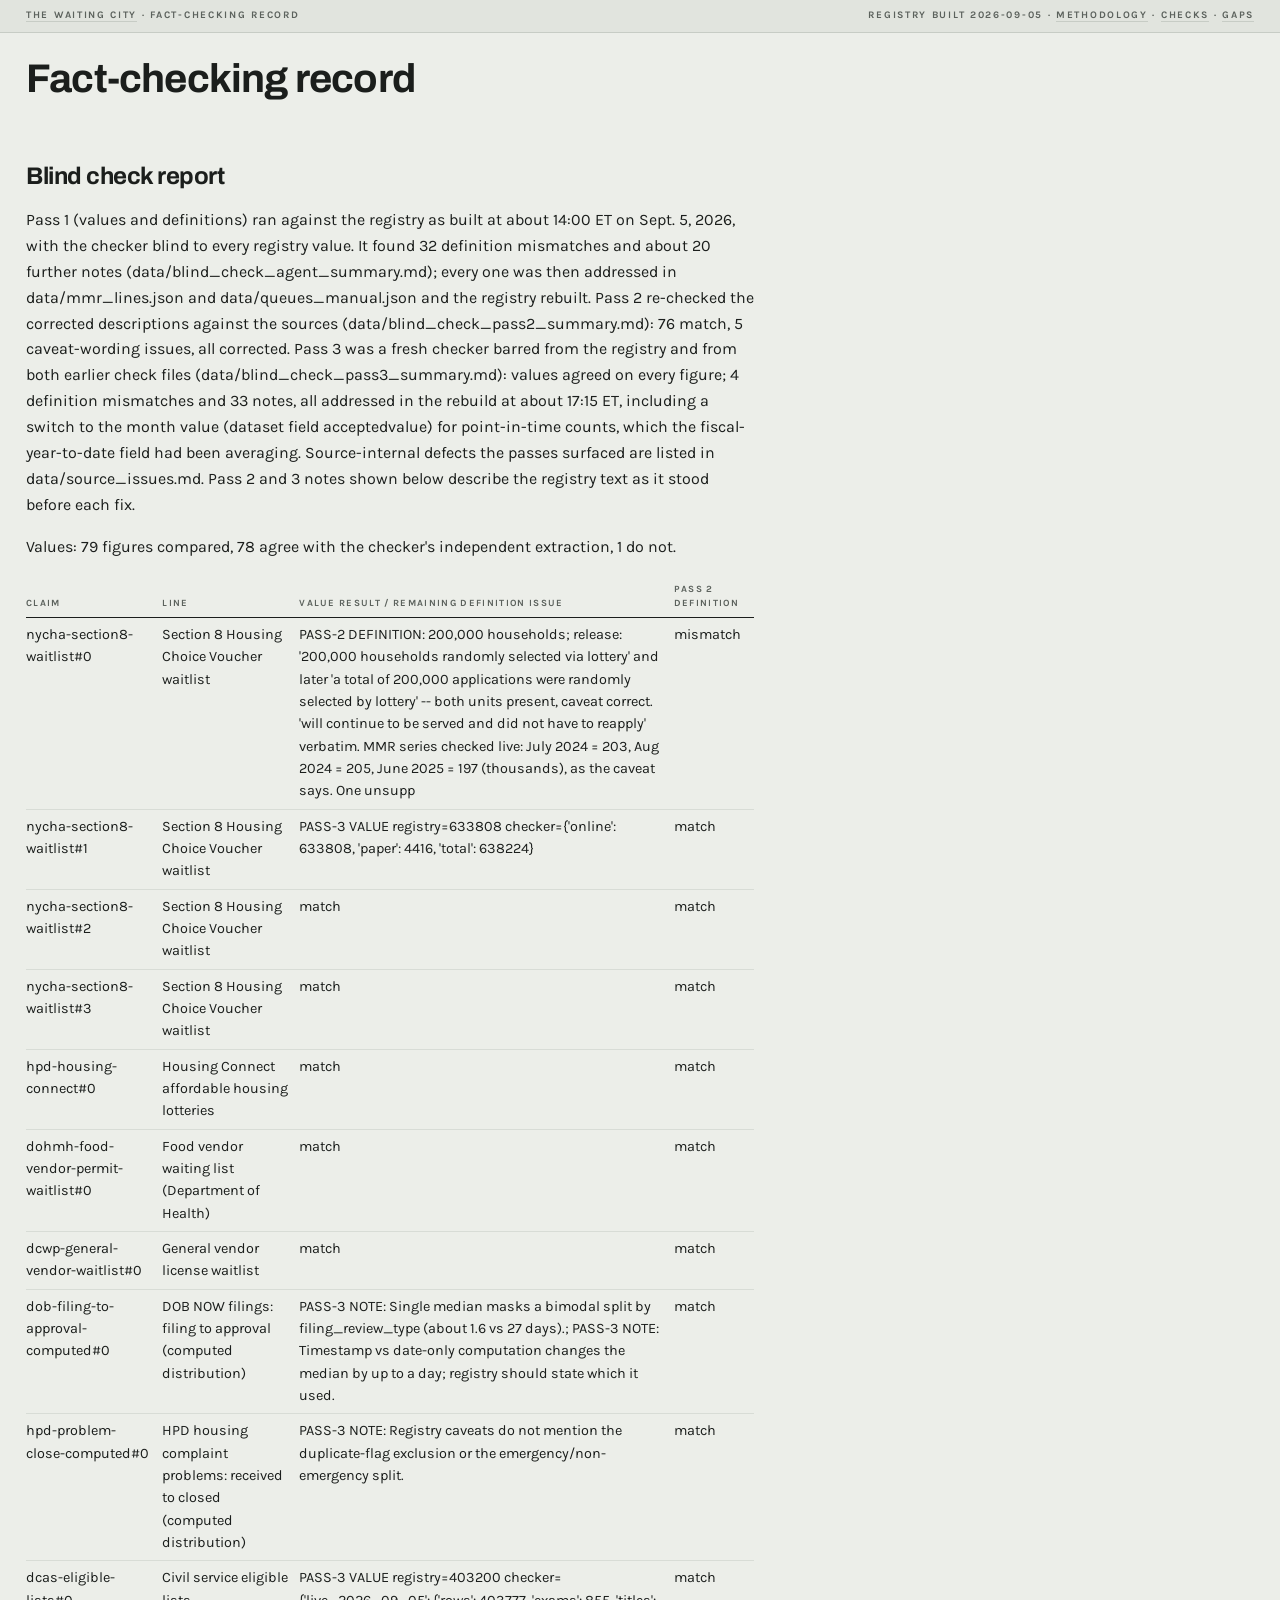
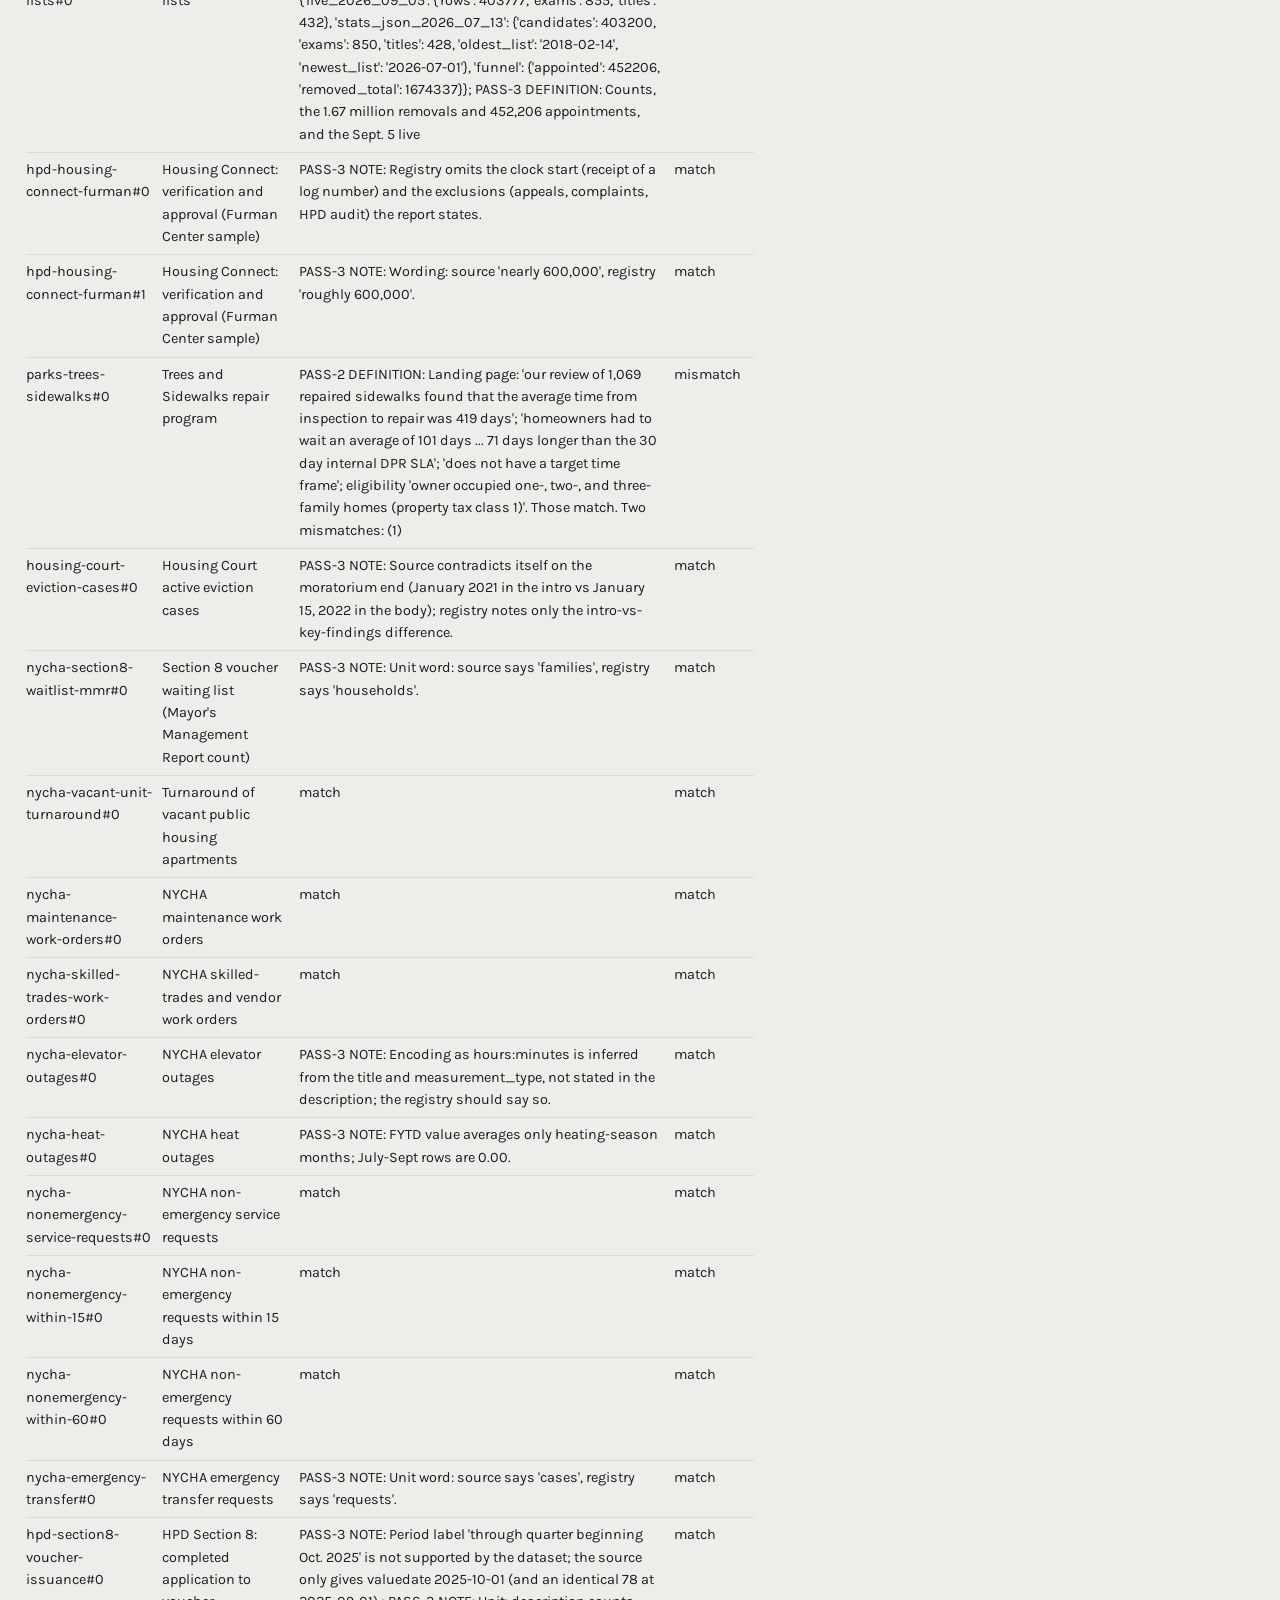
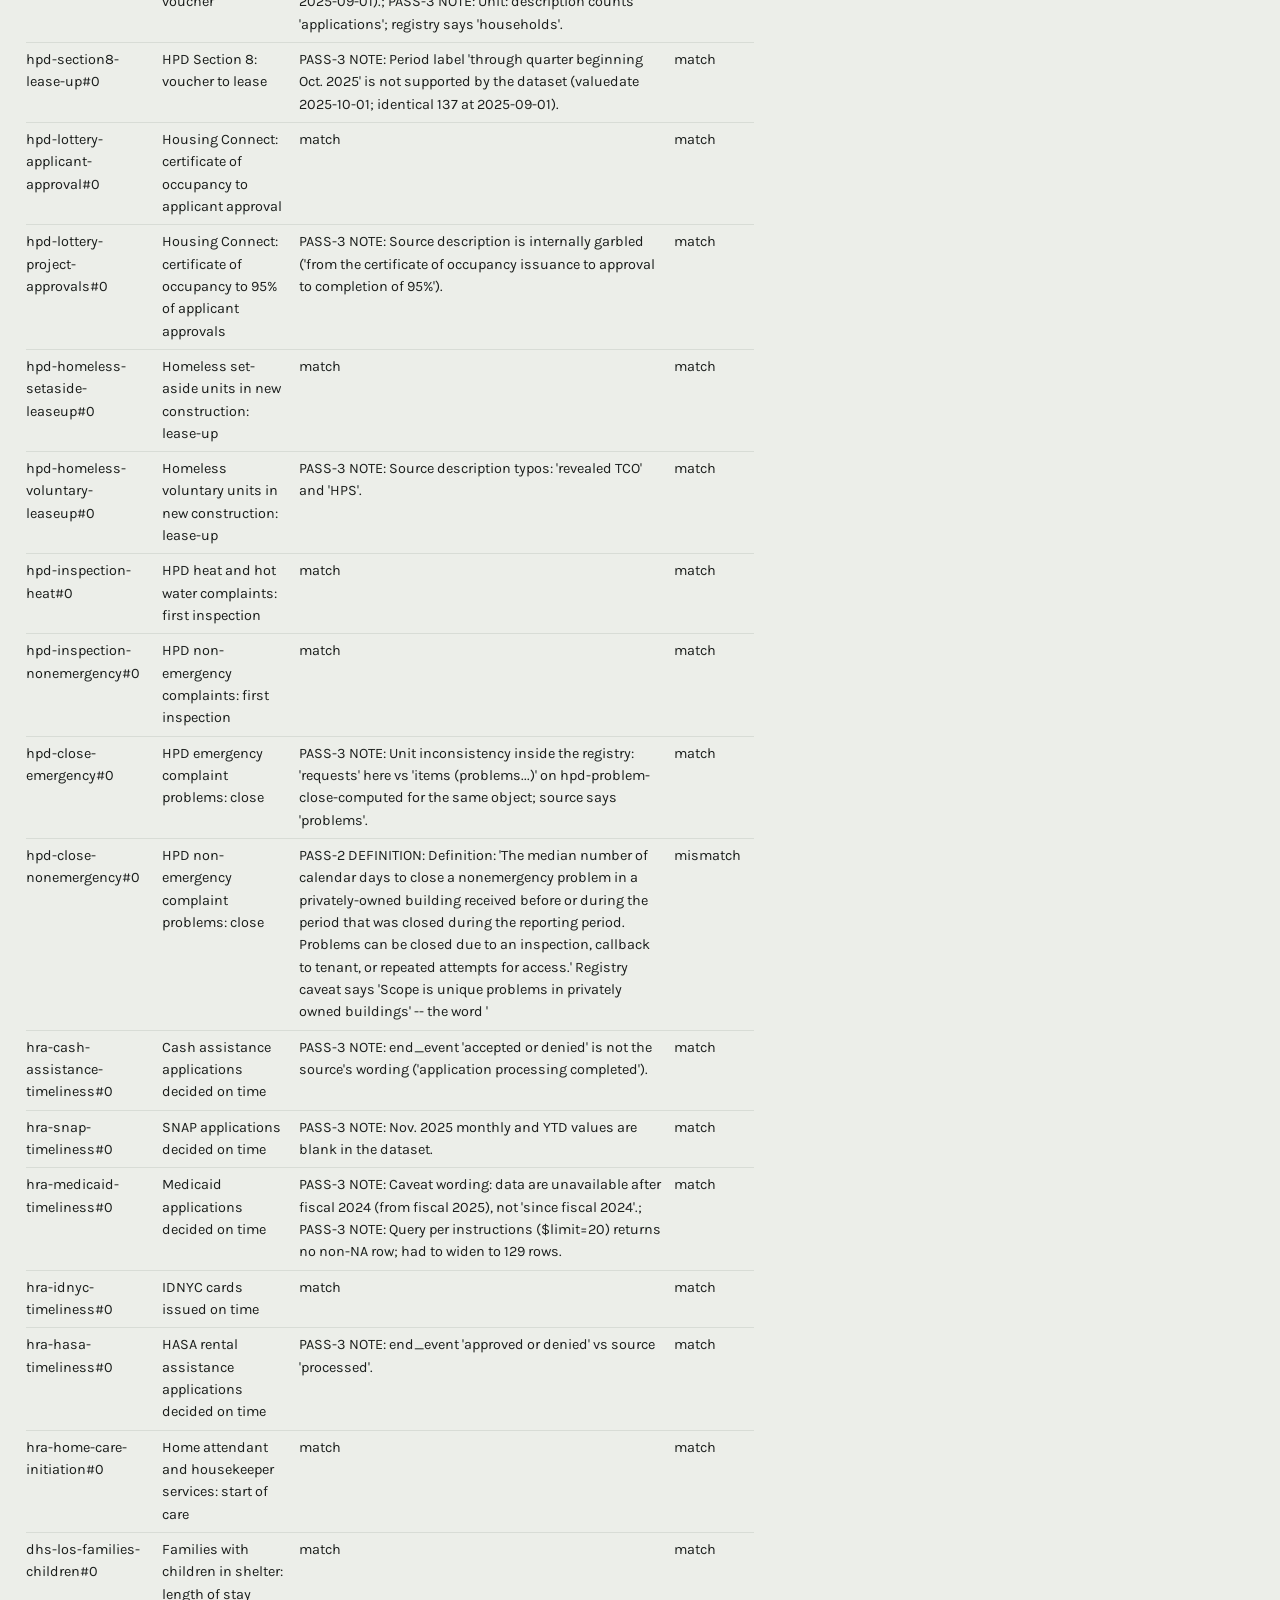
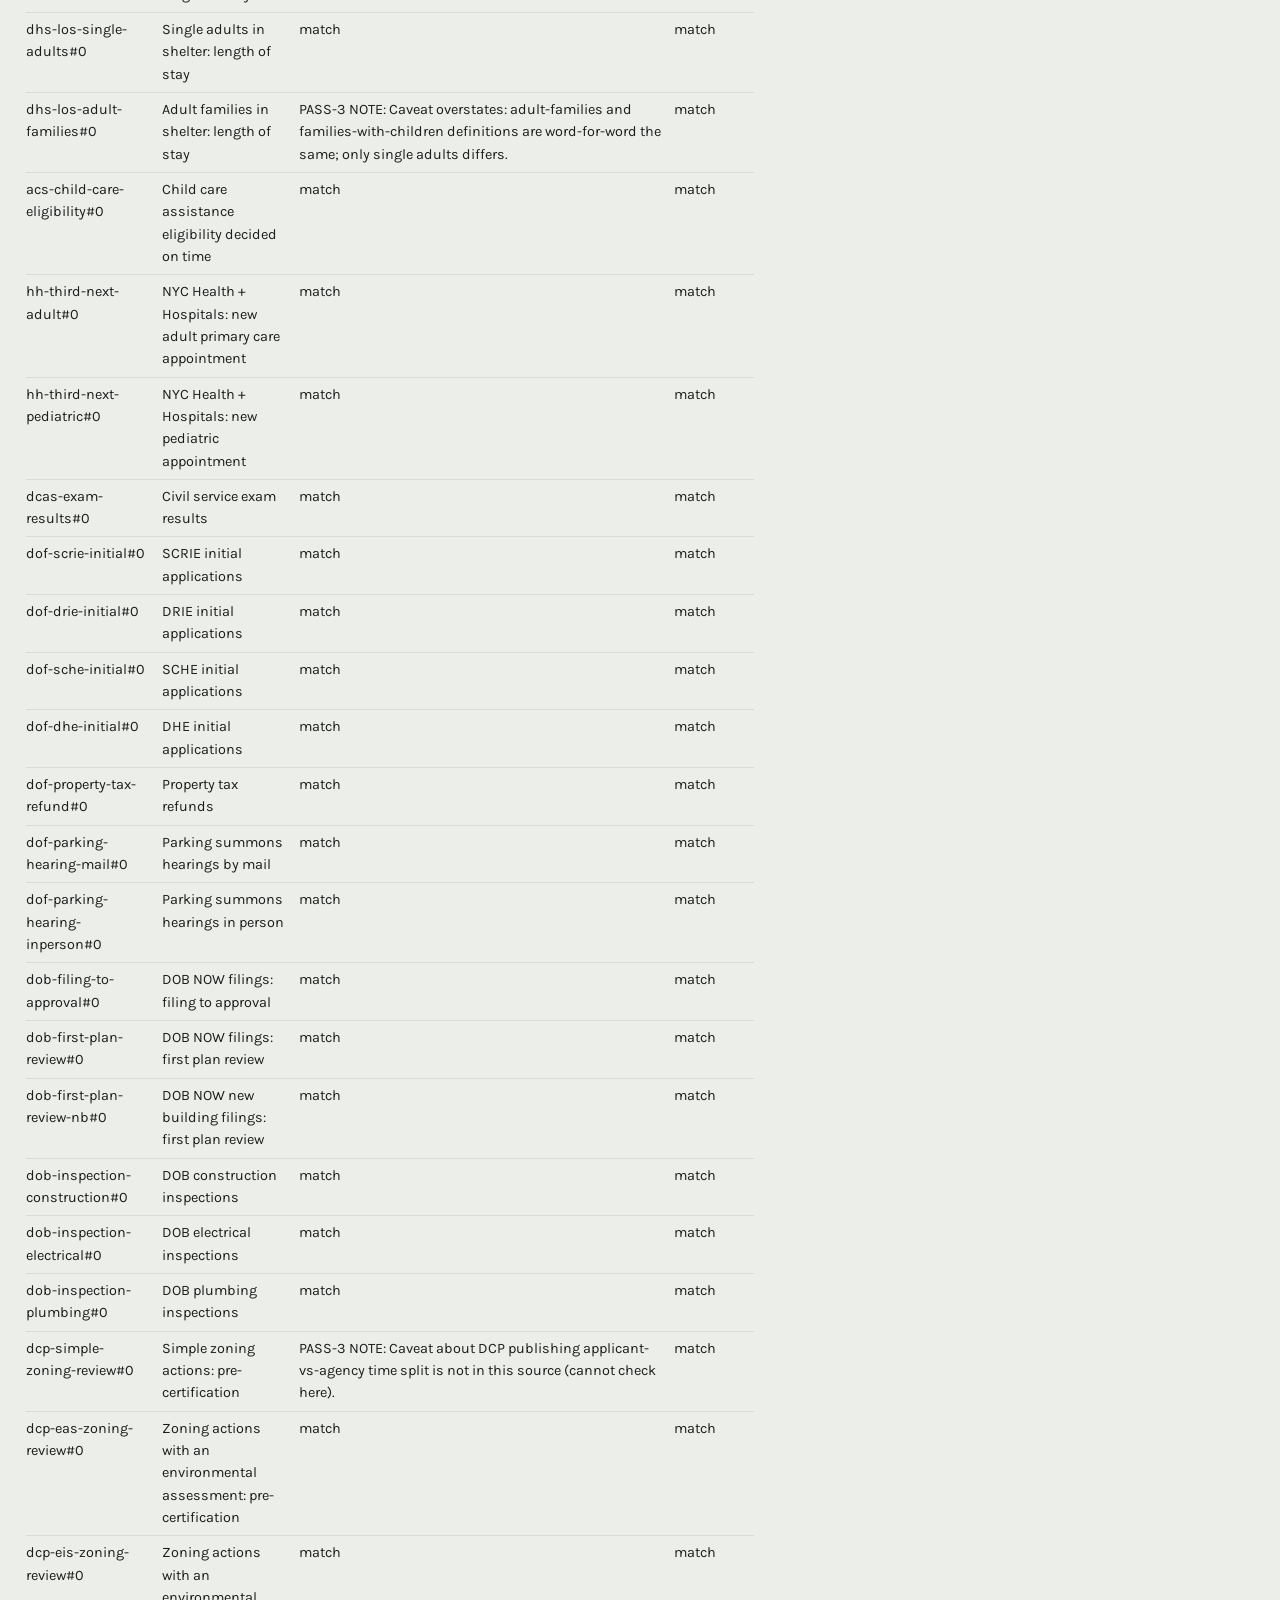
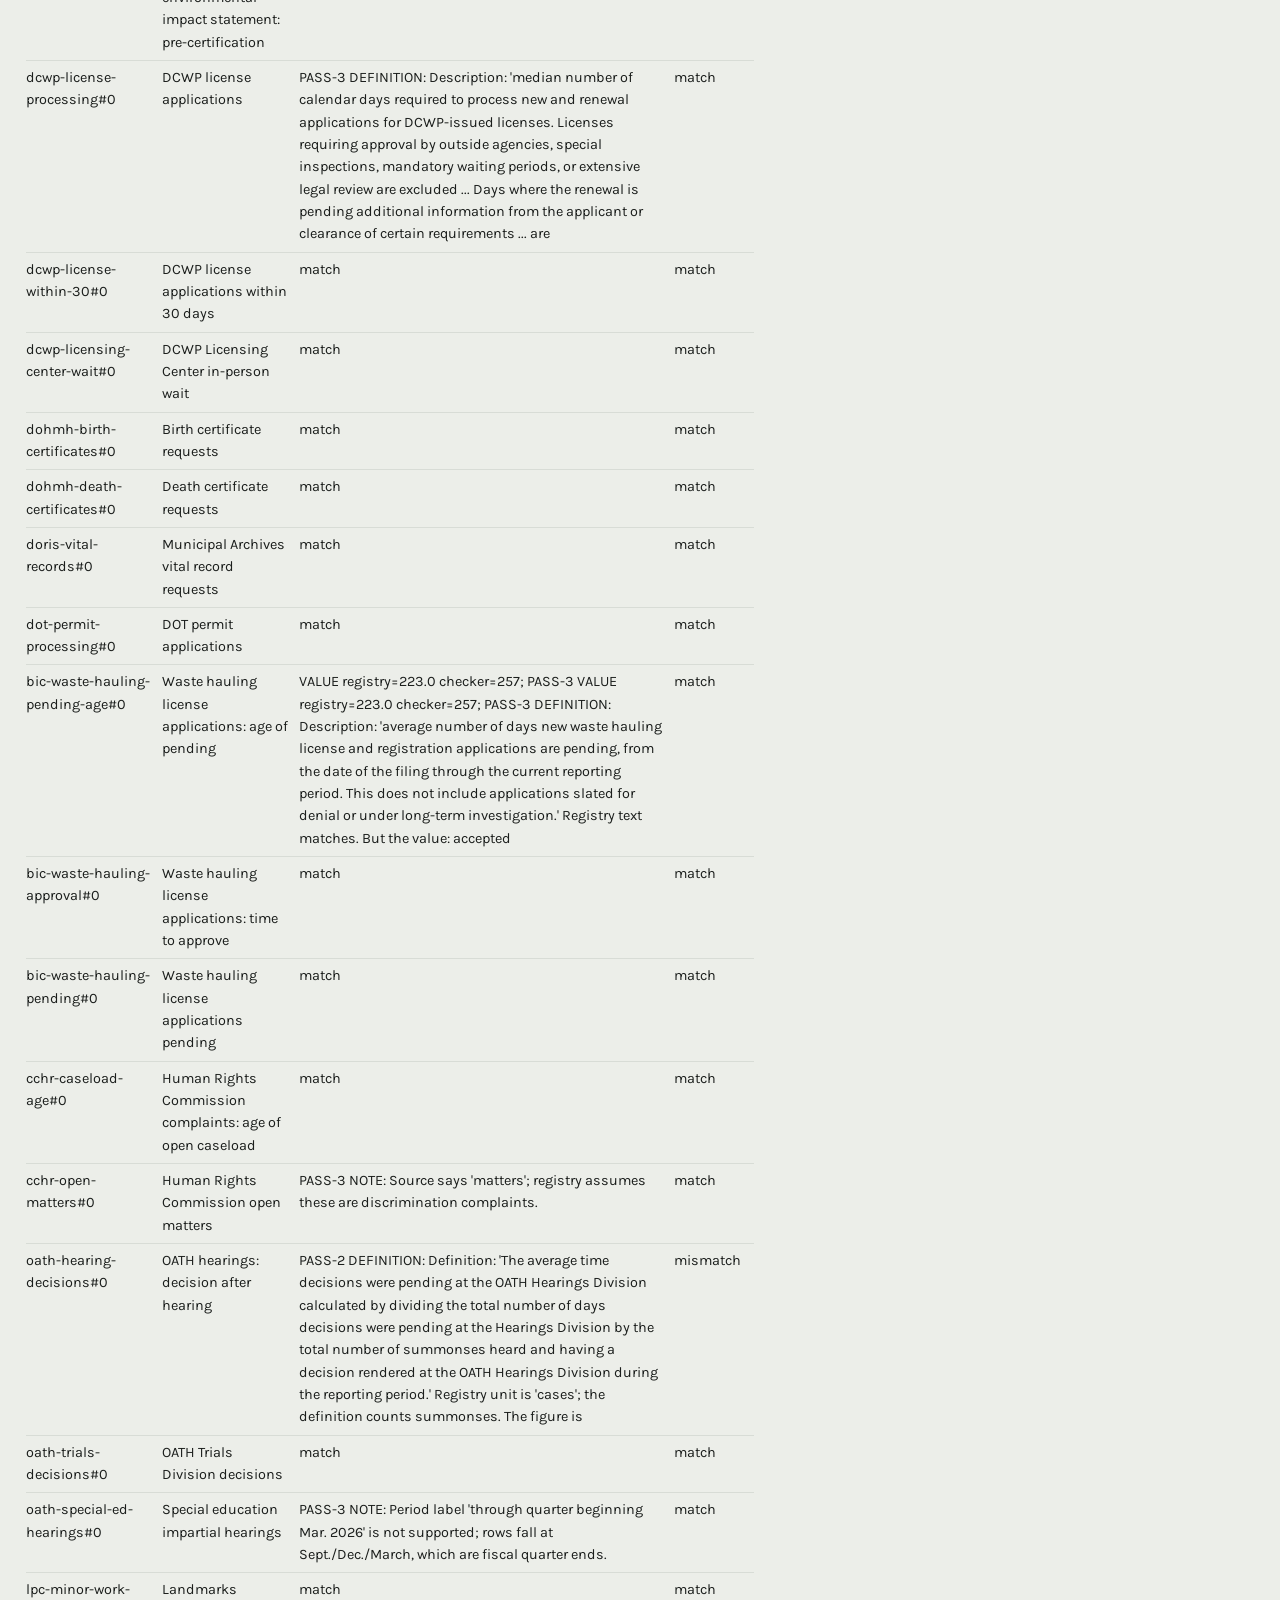
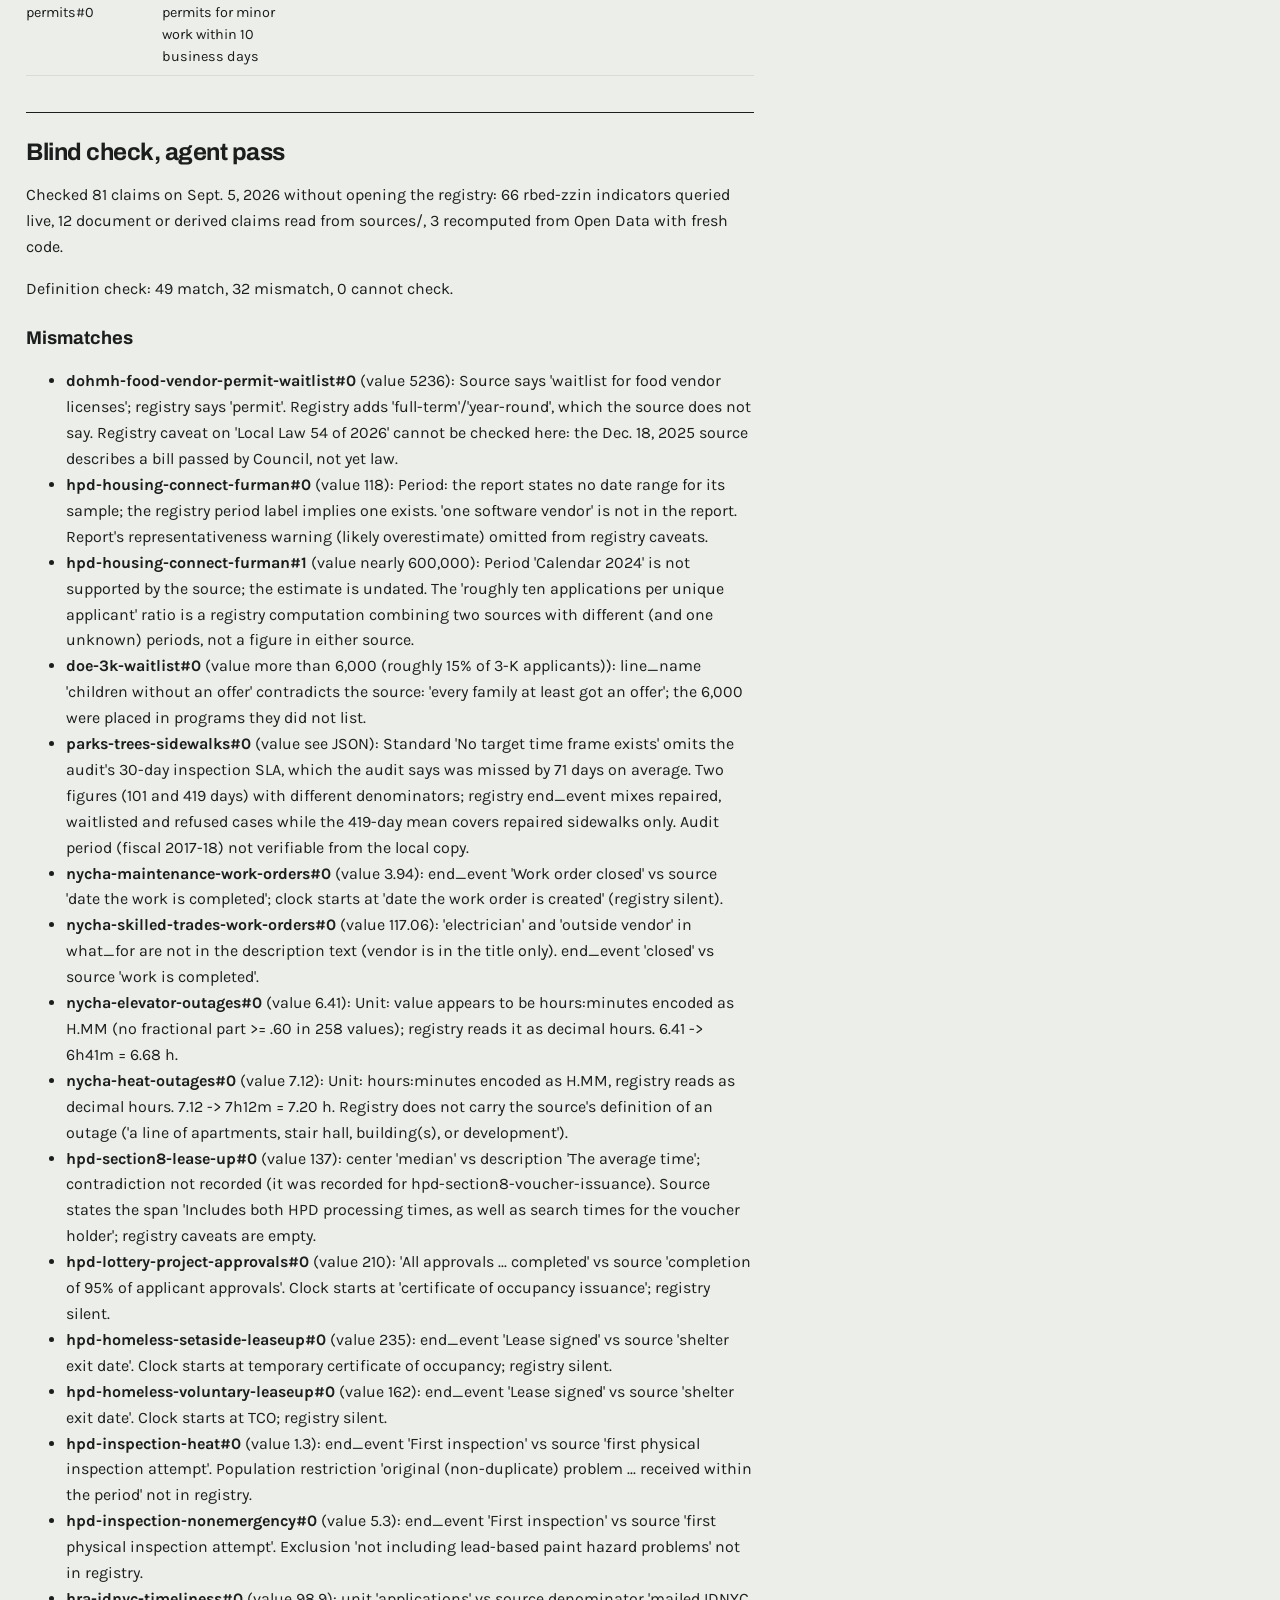
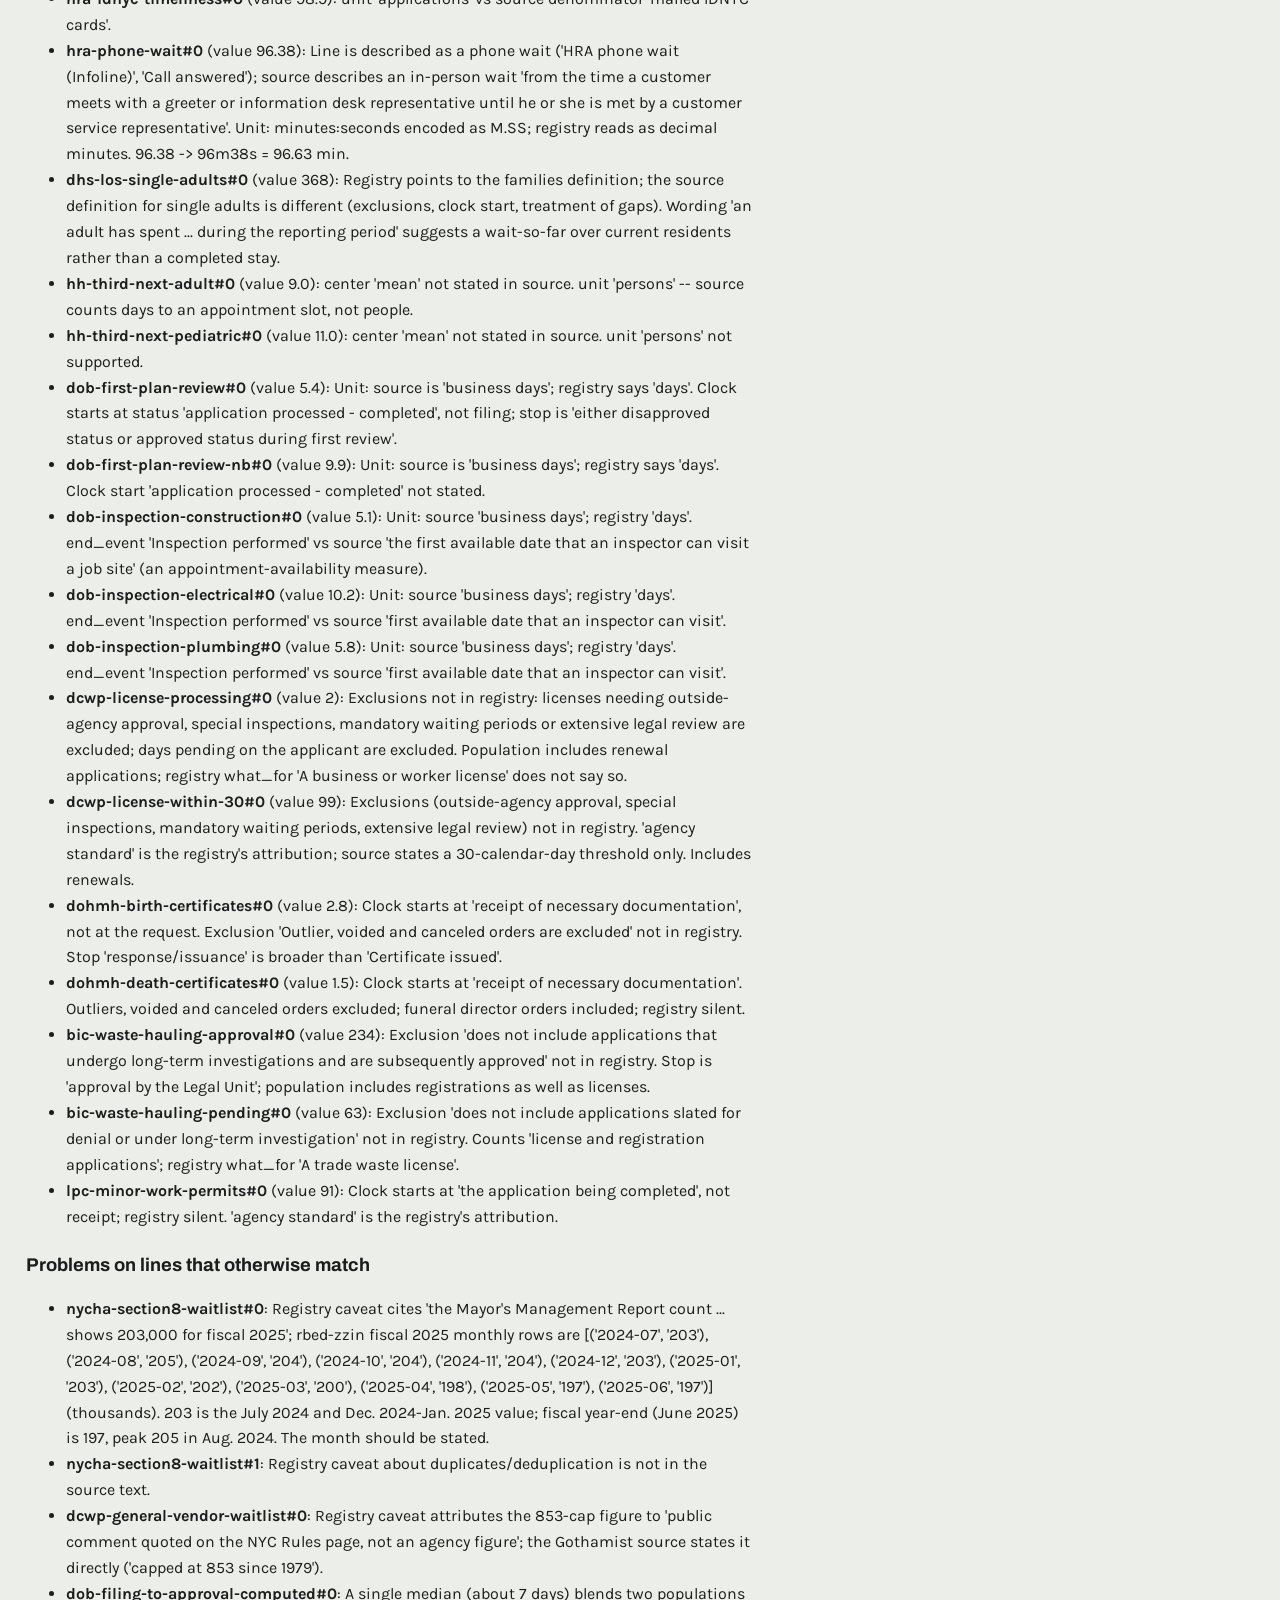
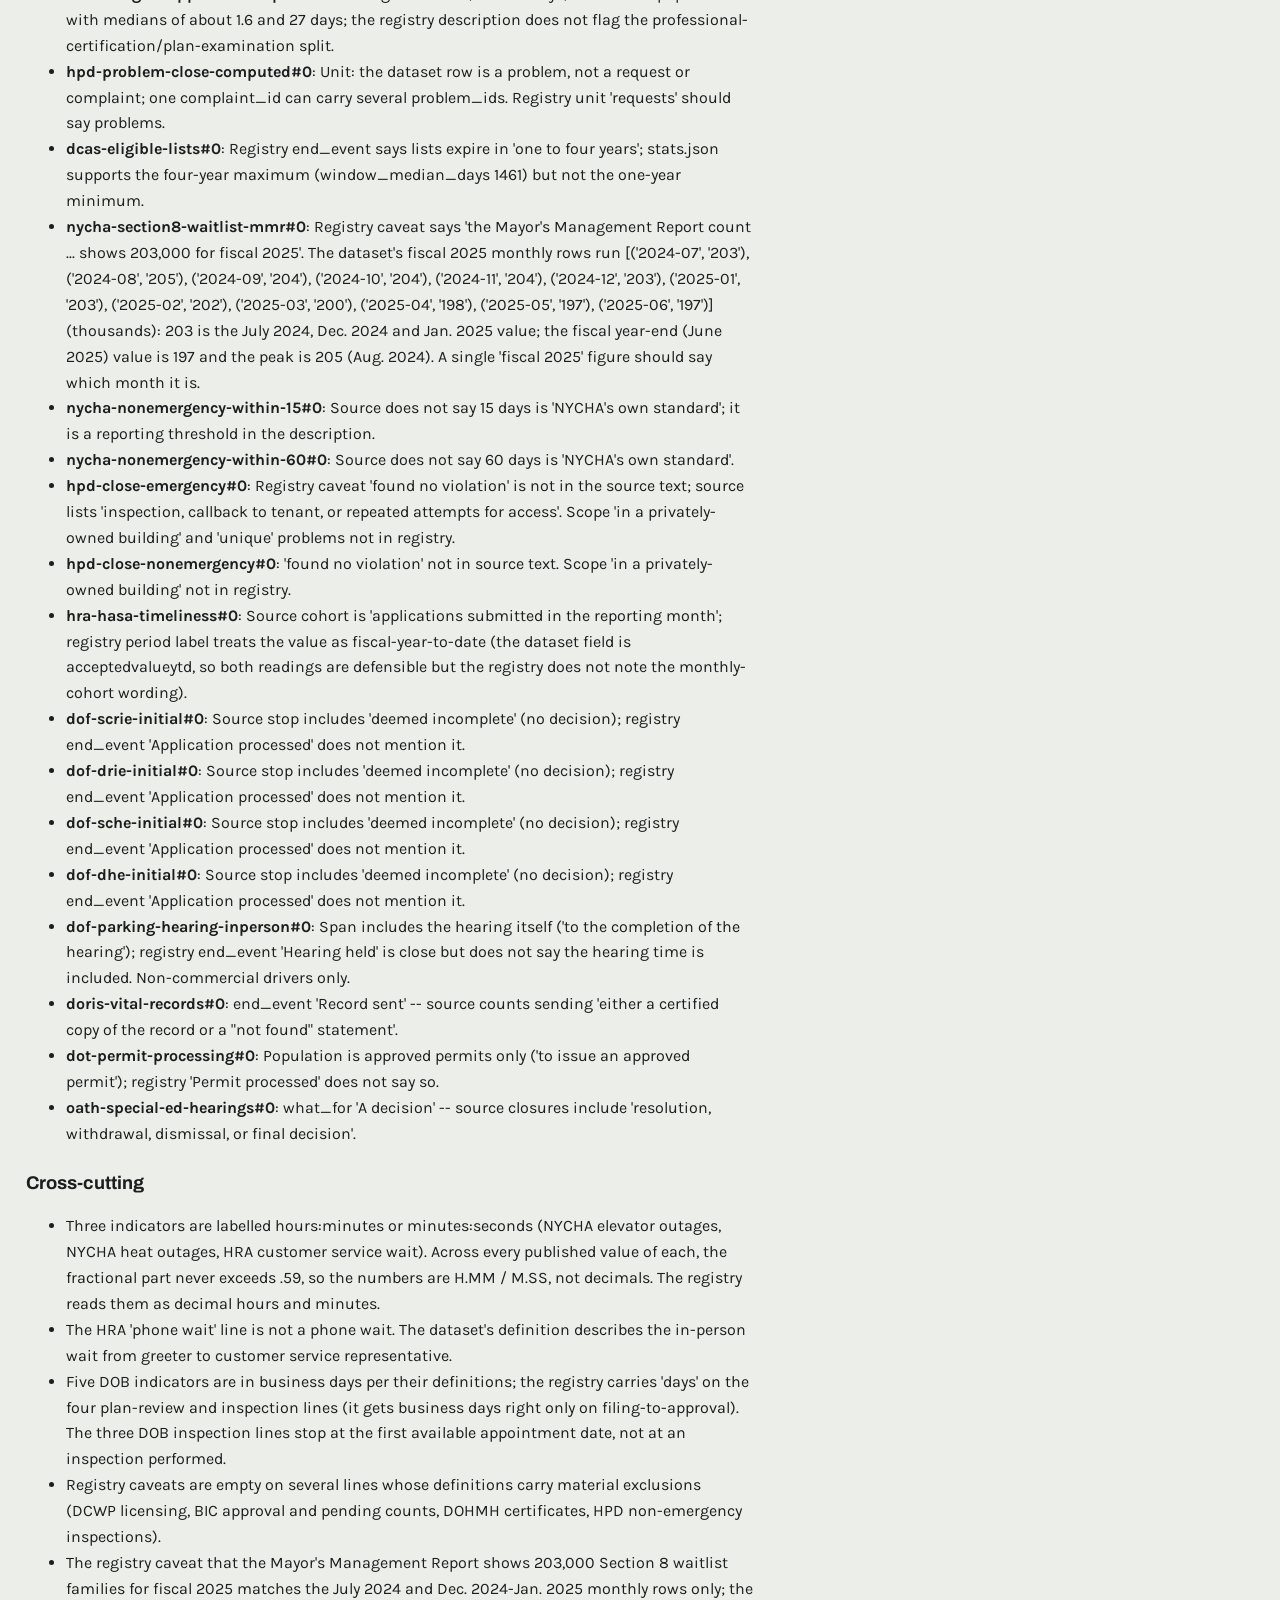
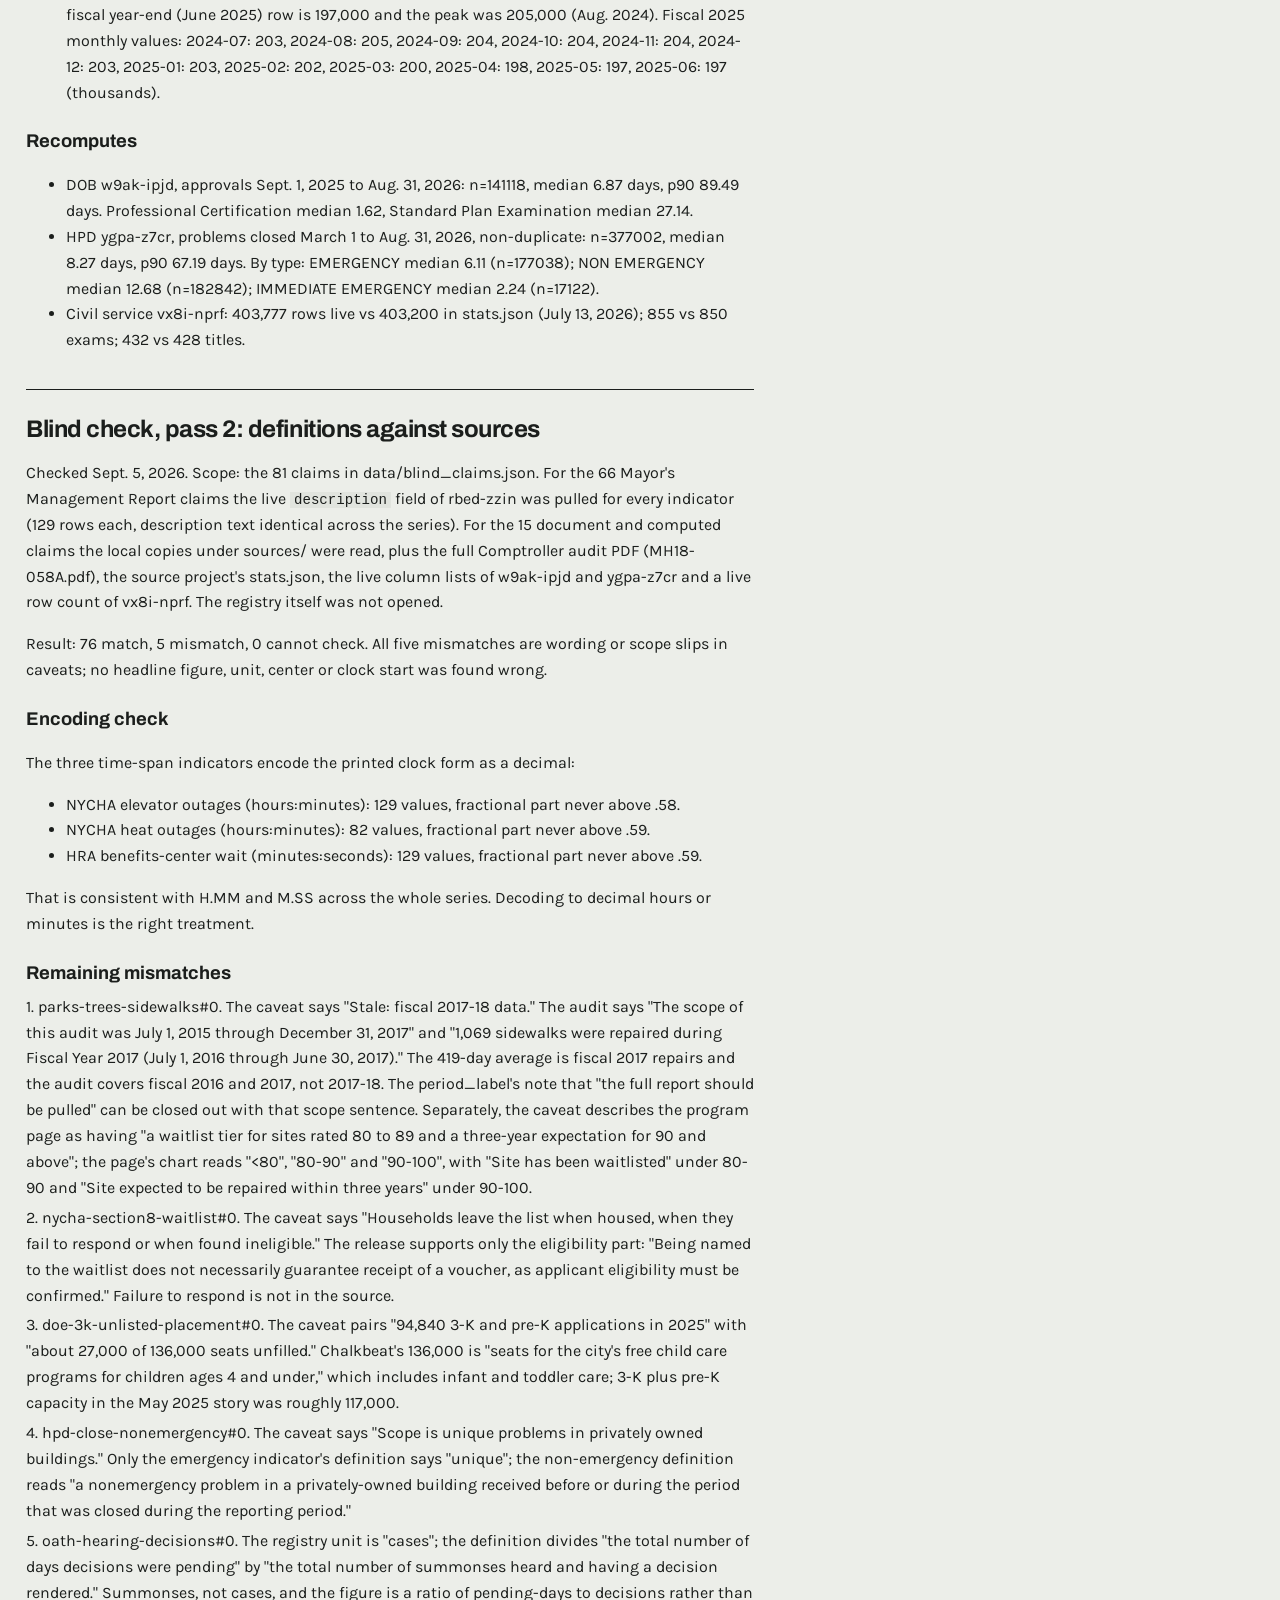
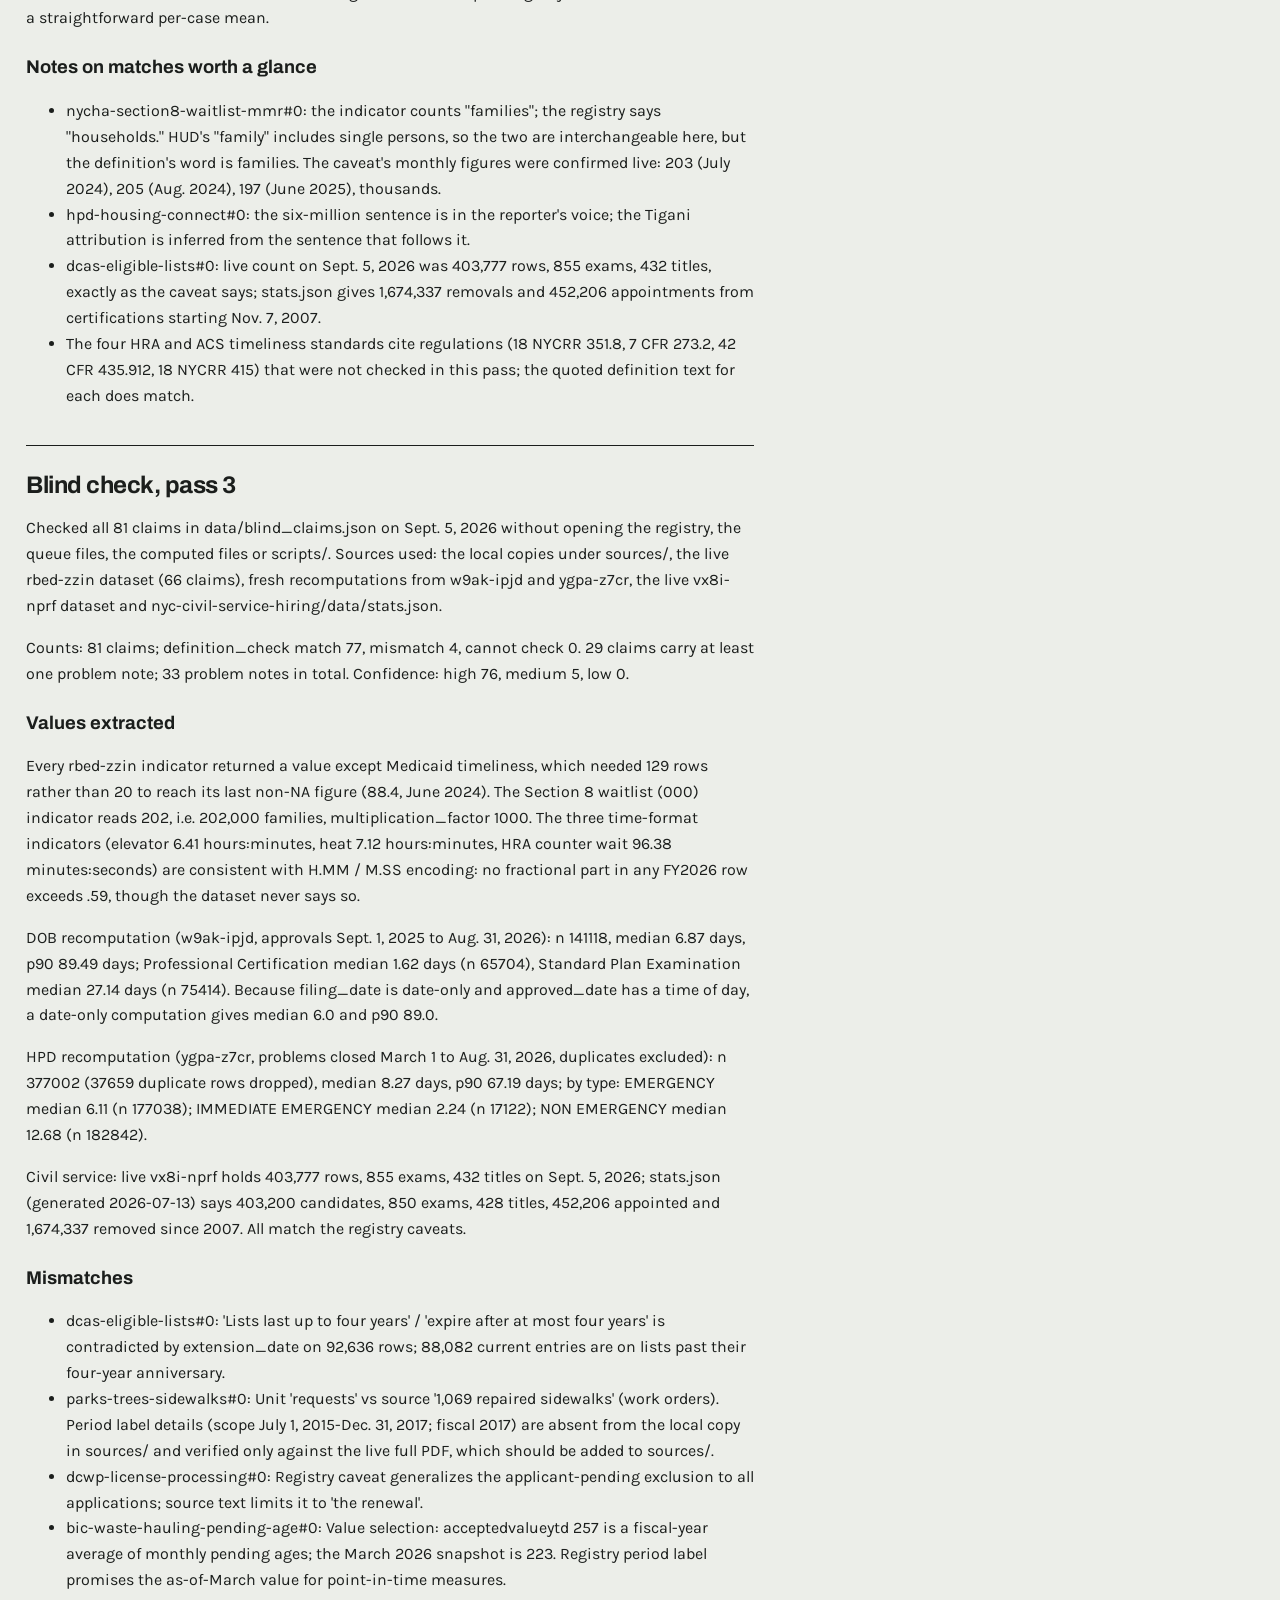
==== checks.html @ 161a3e85 "The Waiting City: definitions, 77-line registry, three blind-check passes, house-style page Co-Autho" ====
<!DOCTYPE html>
<html lang="en">
<head>
<meta charset="utf-8">
<meta name="viewport" content="width=device-width, initial-scale=1">
<title>Fact-checking record · The Waiting City</title>
<link rel="preconnect" href="https://fonts.googleapis.com">
<link rel="preconnect" href="https://fonts.gstatic.com" crossorigin>
<link href="https://fonts.googleapis.com/css2?family=Archivo:wght@400;500;600;700&family=Karla:wght@400;500;600;700&display=swap" rel="stylesheet">
<link rel="stylesheet" href="house.css">
<style>
:root{--ink3:#7a4f2f}
.doc{max-width:78ch;padding:18px 26px 40px}
.doc h2{font-family:var(--display);font-size:1.5rem;letter-spacing:-.02em;margin:26px 0 8px;line-height:1.15}
.doc h3{font-family:var(--display);font-size:1.15rem;margin:22px 0 6px}
.doc h4{font-size:var(--t-micro);letter-spacing:.16em;text-transform:uppercase;color:var(--ink2);font-weight:700;margin:18px 0 6px}
.doc p,.doc li{font-size:1rem;line-height:1.62}
.doc p.num{margin:4px 0}
.doc code{font-family:ui-monospace,Menlo,monospace;font-size:.88em;background:var(--paper2);padding:0 4px}
.doc .tw{overflow-x:auto;margin:10px 0 16px}
.doc table{border-collapse:collapse;font-size:.9rem;min-width:100%}
.doc th{font-size:var(--t-micro);letter-spacing:.14em;text-transform:uppercase;font-weight:700;color:var(--ink2);text-align:left;padding:6px 10px 6px 0;border-bottom:1px solid var(--ink);vertical-align:bottom}
.doc td{padding:6px 10px 6px 0;border-bottom:1px solid var(--hair2);vertical-align:top}
hr.rule{border:0;border-top:1px solid var(--ink);margin:36px 0 10px}
</style>
</head>
<body>
<div class="sheet">
  <div class="strip"><span><a href="index.html">The Waiting City</a> · Fact-checking record</span><span>Registry built 2026-09-05 · <a href="methodology.html">Methodology</a> · <a href="checks.html">Checks</a> · <a href="gaps.html">Gaps</a></span></div>
  <div class="head" style="padding-right:26px"><h1>Fact-checking record</h1></div>
  <div class="doc"><h2>Blind check report</h2>
<p>Pass 1 (values and definitions) ran against the registry as built at about 14:00 ET on Sept. 5, 2026, with the checker blind to every registry value. It found 32 definition mismatches and about 20 further notes (data/blind_check_agent_summary.md); every one was then addressed in data/mmr_lines.json and data/queues_manual.json and the registry rebuilt. Pass 2 re-checked the corrected descriptions against the sources (data/blind_check_pass2_summary.md): 76 match, 5 caveat-wording issues, all corrected. Pass 3 was a fresh checker barred from the registry and from both earlier check files (data/blind_check_pass3_summary.md): values agreed on every figure; 4 definition mismatches and 33 notes, all addressed in the rebuild at about 17:15 ET, including a switch to the month value (dataset field acceptedvalue) for point-in-time counts, which the fiscal-year-to-date field had been averaging. Source-internal defects the passes surfaced are listed in data/source_issues.md. Pass 2 and 3 notes shown below describe the registry text as it stood before each fix.</p>
<p>Values: 79 figures compared, 78 agree with the checker's independent extraction, 1 do not.</p>
<div class="tw"><table>
<tr><th>claim</th><th>line</th><th>value result / remaining definition issue</th><th>pass 2 definition</th></tr>
<tr><td>nycha-section8-waitlist#0</td><td>Section 8 Housing Choice Voucher waitlist</td><td>PASS-2 DEFINITION: 200,000 households; release: '200,000 households randomly selected via lottery' and later 'a total of 200,000 applications were randomly selected by lottery' -- both units present, caveat correct. 'will continue to be served and did not have to reapply' verbatim. MMR series checked live: July 2024 = 203, Aug 2024 = 205, June 2025 = 197 (thousands), as the caveat says. One unsupp</td><td>mismatch</td></tr>
<tr><td>nycha-section8-waitlist#1</td><td>Section 8 Housing Choice Voucher waitlist</td><td>PASS-3 VALUE registry=633808 checker={'online': 633808, 'paper': 4416, 'total': 638224}</td><td>match</td></tr>
<tr><td>nycha-section8-waitlist#2</td><td>Section 8 Housing Choice Voucher waitlist</td><td>match</td><td>match</td></tr>
<tr><td>nycha-section8-waitlist#3</td><td>Section 8 Housing Choice Voucher waitlist</td><td>match</td><td>match</td></tr>
<tr><td>hpd-housing-connect#0</td><td>Housing Connect affordable housing lotteries</td><td>match</td><td>match</td></tr>
<tr><td>dohmh-food-vendor-permit-waitlist#0</td><td>Food vendor waiting list (Department of Health)</td><td>match</td><td>match</td></tr>
<tr><td>dcwp-general-vendor-waitlist#0</td><td>General vendor license waitlist</td><td>match</td><td>match</td></tr>
<tr><td>dob-filing-to-approval-computed#0</td><td>DOB NOW filings: filing to approval (computed distribution)</td><td>PASS-3 NOTE: Single median masks a bimodal split by filing_review_type (about 1.6 vs 27 days).; PASS-3 NOTE: Timestamp vs date-only computation changes the median by up to a day; registry should state which it used.</td><td>match</td></tr>
<tr><td>hpd-problem-close-computed#0</td><td>HPD housing complaint problems: received to closed (computed distribution)</td><td>PASS-3 NOTE: Registry caveats do not mention the duplicate-flag exclusion or the emergency/non-emergency split.</td><td>match</td></tr>
<tr><td>dcas-eligible-lists#0</td><td>Civil service eligible lists</td><td>PASS-3 VALUE registry=403200 checker={'live_2026_09_05': {'rows': 403777, 'exams': 855, 'titles': 432}, 'stats_json_2026_07_13': {'candidates': 403200, 'exams': 850, 'titles': 428, 'oldest_list': '2018-02-14', 'newest_list': '2026-07-01'}, 'funnel': {'appointed': 452206, 'removed_total': 1674337}}; PASS-3 DEFINITION: Counts, the 1.67 million removals and 452,206 appointments, and the Sept. 5 live</td><td>match</td></tr>
<tr><td>hpd-housing-connect-furman#0</td><td>Housing Connect: verification and approval (Furman Center sample)</td><td>PASS-3 NOTE: Registry omits the clock start (receipt of a log number) and the exclusions (appeals, complaints, HPD audit) the report states.</td><td>match</td></tr>
<tr><td>hpd-housing-connect-furman#1</td><td>Housing Connect: verification and approval (Furman Center sample)</td><td>PASS-3 NOTE: Wording: source 'nearly 600,000', registry 'roughly 600,000'.</td><td>match</td></tr>
<tr><td>parks-trees-sidewalks#0</td><td>Trees and Sidewalks repair program</td><td>PASS-2 DEFINITION: Landing page: 'our review of 1,069 repaired sidewalks found that the average time from inspection to repair was 419 days'; 'homeowners had to wait an average of 101 days ... 71 days longer than the 30 day internal DPR SLA'; 'does not have a target time frame'; eligibility 'owner occupied one-, two-, and three-family homes (property tax class 1)'. Those match. Two mismatches: (1)</td><td>mismatch</td></tr>
<tr><td>housing-court-eviction-cases#0</td><td>Housing Court active eviction cases</td><td>PASS-3 NOTE: Source contradicts itself on the moratorium end (January 2021 in the intro vs January 15, 2022 in the body); registry notes only the intro-vs-key-findings difference.</td><td>match</td></tr>
<tr><td>nycha-section8-waitlist-mmr#0</td><td>Section 8 voucher waiting list (Mayor's Management Report count)</td><td>PASS-3 NOTE: Unit word: source says 'families', registry says 'households'.</td><td>match</td></tr>
<tr><td>nycha-vacant-unit-turnaround#0</td><td>Turnaround of vacant public housing apartments</td><td>match</td><td>match</td></tr>
<tr><td>nycha-maintenance-work-orders#0</td><td>NYCHA maintenance work orders</td><td>match</td><td>match</td></tr>
<tr><td>nycha-skilled-trades-work-orders#0</td><td>NYCHA skilled-trades and vendor work orders</td><td>match</td><td>match</td></tr>
<tr><td>nycha-elevator-outages#0</td><td>NYCHA elevator outages</td><td>PASS-3 NOTE: Encoding as hours:minutes is inferred from the title and measurement_type, not stated in the description; the registry should say so.</td><td>match</td></tr>
<tr><td>nycha-heat-outages#0</td><td>NYCHA heat outages</td><td>PASS-3 NOTE: FYTD value averages only heating-season months; July-Sept rows are 0.00.</td><td>match</td></tr>
<tr><td>nycha-nonemergency-service-requests#0</td><td>NYCHA non-emergency service requests</td><td>match</td><td>match</td></tr>
<tr><td>nycha-nonemergency-within-15#0</td><td>NYCHA non-emergency requests within 15 days</td><td>match</td><td>match</td></tr>
<tr><td>nycha-nonemergency-within-60#0</td><td>NYCHA non-emergency requests within 60 days</td><td>match</td><td>match</td></tr>
<tr><td>nycha-emergency-transfer#0</td><td>NYCHA emergency transfer requests</td><td>PASS-3 NOTE: Unit word: source says 'cases', registry says 'requests'.</td><td>match</td></tr>
<tr><td>hpd-section8-voucher-issuance#0</td><td>HPD Section 8: completed application to voucher</td><td>PASS-3 NOTE: Period label 'through quarter beginning Oct. 2025' is not supported by the dataset; the source only gives valuedate 2025-10-01 (and an identical 78 at 2025-09-01).; PASS-3 NOTE: Unit: description counts 'applications'; registry says 'households'.</td><td>match</td></tr>
<tr><td>hpd-section8-lease-up#0</td><td>HPD Section 8: voucher to lease</td><td>PASS-3 NOTE: Period label 'through quarter beginning Oct. 2025' is not supported by the dataset (valuedate 2025-10-01; identical 137 at 2025-09-01).</td><td>match</td></tr>
<tr><td>hpd-lottery-applicant-approval#0</td><td>Housing Connect: certificate of occupancy to applicant approval</td><td>match</td><td>match</td></tr>
<tr><td>hpd-lottery-project-approvals#0</td><td>Housing Connect: certificate of occupancy to 95% of applicant approvals</td><td>PASS-3 NOTE: Source description is internally garbled ('from the certificate of occupancy issuance to approval to completion of 95%').</td><td>match</td></tr>
<tr><td>hpd-homeless-setaside-leaseup#0</td><td>Homeless set-aside units in new construction: lease-up</td><td>match</td><td>match</td></tr>
<tr><td>hpd-homeless-voluntary-leaseup#0</td><td>Homeless voluntary units in new construction: lease-up</td><td>PASS-3 NOTE: Source description typos: 'revealed TCO' and 'HPS'.</td><td>match</td></tr>
<tr><td>hpd-inspection-heat#0</td><td>HPD heat and hot water complaints: first inspection</td><td>match</td><td>match</td></tr>
<tr><td>hpd-inspection-nonemergency#0</td><td>HPD non-emergency complaints: first inspection</td><td>match</td><td>match</td></tr>
<tr><td>hpd-close-emergency#0</td><td>HPD emergency complaint problems: close</td><td>PASS-3 NOTE: Unit inconsistency inside the registry: 'requests' here vs 'items (problems...)' on hpd-problem-close-computed for the same object; source says 'problems'.</td><td>match</td></tr>
<tr><td>hpd-close-nonemergency#0</td><td>HPD non-emergency complaint problems: close</td><td>PASS-2 DEFINITION: Definition: 'The median number of calendar days to close a nonemergency problem in a privately-owned building received before or during the period that was closed during the reporting period. Problems can be closed due to an inspection, callback to tenant, or repeated attempts for access.' Registry caveat says 'Scope is unique problems in privately owned buildings' -- the word '</td><td>mismatch</td></tr>
<tr><td>hra-cash-assistance-timeliness#0</td><td>Cash assistance applications decided on time</td><td>PASS-3 NOTE: end_event 'accepted or denied' is not the source's wording ('application processing completed').</td><td>match</td></tr>
<tr><td>hra-snap-timeliness#0</td><td>SNAP applications decided on time</td><td>PASS-3 NOTE: Nov. 2025 monthly and YTD values are blank in the dataset.</td><td>match</td></tr>
<tr><td>hra-medicaid-timeliness#0</td><td>Medicaid applications decided on time</td><td>PASS-3 NOTE: Caveat wording: data are unavailable after fiscal 2024 (from fiscal 2025), not 'since fiscal 2024'.; PASS-3 NOTE: Query per instructions ($limit=20) returns no non-NA row; had to widen to 129 rows.</td><td>match</td></tr>
<tr><td>hra-idnyc-timeliness#0</td><td>IDNYC cards issued on time</td><td>match</td><td>match</td></tr>
<tr><td>hra-hasa-timeliness#0</td><td>HASA rental assistance applications decided on time</td><td>PASS-3 NOTE: end_event 'approved or denied' vs source 'processed'.</td><td>match</td></tr>
<tr><td>hra-home-care-initiation#0</td><td>Home attendant and housekeeper services: start of care</td><td>match</td><td>match</td></tr>
<tr><td>dhs-los-families-children#0</td><td>Families with children in shelter: length of stay</td><td>match</td><td>match</td></tr>
<tr><td>dhs-los-single-adults#0</td><td>Single adults in shelter: length of stay</td><td>match</td><td>match</td></tr>
<tr><td>dhs-los-adult-families#0</td><td>Adult families in shelter: length of stay</td><td>PASS-3 NOTE: Caveat overstates: adult-families and families-with-children definitions are word-for-word the same; only single adults differs.</td><td>match</td></tr>
<tr><td>acs-child-care-eligibility#0</td><td>Child care assistance eligibility decided on time</td><td>match</td><td>match</td></tr>
<tr><td>hh-third-next-adult#0</td><td>NYC Health + Hospitals: new adult primary care appointment</td><td>match</td><td>match</td></tr>
<tr><td>hh-third-next-pediatric#0</td><td>NYC Health + Hospitals: new pediatric appointment</td><td>match</td><td>match</td></tr>
<tr><td>dcas-exam-results#0</td><td>Civil service exam results</td><td>match</td><td>match</td></tr>
<tr><td>dof-scrie-initial#0</td><td>SCRIE initial applications</td><td>match</td><td>match</td></tr>
<tr><td>dof-drie-initial#0</td><td>DRIE initial applications</td><td>match</td><td>match</td></tr>
<tr><td>dof-sche-initial#0</td><td>SCHE initial applications</td><td>match</td><td>match</td></tr>
<tr><td>dof-dhe-initial#0</td><td>DHE initial applications</td><td>match</td><td>match</td></tr>
<tr><td>dof-property-tax-refund#0</td><td>Property tax refunds</td><td>match</td><td>match</td></tr>
<tr><td>dof-parking-hearing-mail#0</td><td>Parking summons hearings by mail</td><td>match</td><td>match</td></tr>
<tr><td>dof-parking-hearing-inperson#0</td><td>Parking summons hearings in person</td><td>match</td><td>match</td></tr>
<tr><td>dob-filing-to-approval#0</td><td>DOB NOW filings: filing to approval</td><td>match</td><td>match</td></tr>
<tr><td>dob-first-plan-review#0</td><td>DOB NOW filings: first plan review</td><td>match</td><td>match</td></tr>
<tr><td>dob-first-plan-review-nb#0</td><td>DOB NOW new building filings: first plan review</td><td>match</td><td>match</td></tr>
<tr><td>dob-inspection-construction#0</td><td>DOB construction inspections</td><td>match</td><td>match</td></tr>
<tr><td>dob-inspection-electrical#0</td><td>DOB electrical inspections</td><td>match</td><td>match</td></tr>
<tr><td>dob-inspection-plumbing#0</td><td>DOB plumbing inspections</td><td>match</td><td>match</td></tr>
<tr><td>dcp-simple-zoning-review#0</td><td>Simple zoning actions: pre-certification</td><td>PASS-3 NOTE: Caveat about DCP publishing applicant-vs-agency time split is not in this source (cannot check here).</td><td>match</td></tr>
<tr><td>dcp-eas-zoning-review#0</td><td>Zoning actions with an environmental assessment: pre-certification</td><td>match</td><td>match</td></tr>
<tr><td>dcp-eis-zoning-review#0</td><td>Zoning actions with an environmental impact statement: pre-certification</td><td>match</td><td>match</td></tr>
<tr><td>dcwp-license-processing#0</td><td>DCWP license applications</td><td>PASS-3 DEFINITION: Description: 'median number of calendar days required to process new and renewal applications for DCWP-issued licenses. Licenses requiring approval by outside agencies, special inspections, mandatory waiting periods, or extensive legal review are excluded ... Days where the renewal is pending additional information from the applicant or clearance of certain requirements ... are</td><td>match</td></tr>
<tr><td>dcwp-license-within-30#0</td><td>DCWP license applications within 30 days</td><td>match</td><td>match</td></tr>
<tr><td>dcwp-licensing-center-wait#0</td><td>DCWP Licensing Center in-person wait</td><td>match</td><td>match</td></tr>
<tr><td>dohmh-birth-certificates#0</td><td>Birth certificate requests</td><td>match</td><td>match</td></tr>
<tr><td>dohmh-death-certificates#0</td><td>Death certificate requests</td><td>match</td><td>match</td></tr>
<tr><td>doris-vital-records#0</td><td>Municipal Archives vital record requests</td><td>match</td><td>match</td></tr>
<tr><td>dot-permit-processing#0</td><td>DOT permit applications</td><td>match</td><td>match</td></tr>
<tr><td>bic-waste-hauling-pending-age#0</td><td>Waste hauling license applications: age of pending</td><td>VALUE registry=223.0 checker=257; PASS-3 VALUE registry=223.0 checker=257; PASS-3 DEFINITION: Description: 'average number of days new waste hauling license and registration applications are pending, from the date of the filing through the current reporting period. This does not include applications slated for denial or under long-term investigation.' Registry text matches. But the value: accepted</td><td>match</td></tr>
<tr><td>bic-waste-hauling-approval#0</td><td>Waste hauling license applications: time to approve</td><td>match</td><td>match</td></tr>
<tr><td>bic-waste-hauling-pending#0</td><td>Waste hauling license applications pending</td><td>match</td><td>match</td></tr>
<tr><td>cchr-caseload-age#0</td><td>Human Rights Commission complaints: age of open caseload</td><td>match</td><td>match</td></tr>
<tr><td>cchr-open-matters#0</td><td>Human Rights Commission open matters</td><td>PASS-3 NOTE: Source says 'matters'; registry assumes these are discrimination complaints.</td><td>match</td></tr>
<tr><td>oath-hearing-decisions#0</td><td>OATH hearings: decision after hearing</td><td>PASS-2 DEFINITION: Definition: 'The average time decisions were pending at the OATH Hearings Division calculated by dividing the total number of days decisions were pending at the Hearings Division by the total number of summonses heard and having a decision rendered at the OATH Hearings Division during the reporting period.' Registry unit is 'cases'; the definition counts summonses. The figure is</td><td>mismatch</td></tr>
<tr><td>oath-trials-decisions#0</td><td>OATH Trials Division decisions</td><td>match</td><td>match</td></tr>
<tr><td>oath-special-ed-hearings#0</td><td>Special education impartial hearings</td><td>PASS-3 NOTE: Period label 'through quarter beginning Mar. 2026' is not supported; rows fall at Sept./Dec./March, which are fiscal quarter ends.</td><td>match</td></tr>
<tr><td>lpc-minor-work-permits#0</td><td>Landmarks permits for minor work within 10 business days</td><td>match</td><td>match</td></tr>
</table></div>
<hr class="rule">
<h2>Blind check, agent pass</h2>
<p>Checked 81 claims on Sept. 5, 2026 without opening the registry: 66 rbed-zzin indicators queried live, 12 document or derived claims read from sources/, 3 recomputed from Open Data with fresh code.</p>
<p>Definition check: 49 match, 32 mismatch, 0 cannot check.</p>
<h3>Mismatches</h3>
<ul>
<li><strong>dohmh-food-vendor-permit-waitlist#0</strong> (value 5236): Source says 'waitlist for food vendor licenses'; registry says 'permit'. Registry adds 'full-term'/'year-round', which the source does not say. Registry caveat on 'Local Law 54 of 2026' cannot be checked here: the Dec. 18, 2025 source describes a bill passed by Council, not yet law.</li>
<li><strong>hpd-housing-connect-furman#0</strong> (value 118): Period: the report states no date range for its sample; the registry period label implies one exists. 'one software vendor' is not in the report. Report's representativeness warning (likely overestimate) omitted from registry caveats.</li>
<li><strong>hpd-housing-connect-furman#1</strong> (value nearly 600,000): Period 'Calendar 2024' is not supported by the source; the estimate is undated. The 'roughly ten applications per unique applicant' ratio is a registry computation combining two sources with different (and one unknown) periods, not a figure in either source.</li>
<li><strong>doe-3k-waitlist#0</strong> (value more than 6,000 (roughly 15% of 3-K applicants)): line_name 'children without an offer' contradicts the source: 'every family at least got an offer'; the 6,000 were placed in programs they did not list.</li>
<li><strong>parks-trees-sidewalks#0</strong> (value see JSON): Standard 'No target time frame exists' omits the audit's 30-day inspection SLA, which the audit says was missed by 71 days on average. Two figures (101 and 419 days) with different denominators; registry end_event mixes repaired, waitlisted and refused cases while the 419-day mean covers repaired sidewalks only. Audit period (fiscal 2017-18) not verifiable from the local copy.</li>
<li><strong>nycha-maintenance-work-orders#0</strong> (value 3.94): end_event 'Work order closed' vs source 'date the work is completed'; clock starts at 'date the work order is created' (registry silent).</li>
<li><strong>nycha-skilled-trades-work-orders#0</strong> (value 117.06): 'electrician' and 'outside vendor' in what_for are not in the description text (vendor is in the title only). end_event 'closed' vs source 'work is completed'.</li>
<li><strong>nycha-elevator-outages#0</strong> (value 6.41): Unit: value appears to be hours:minutes encoded as H.MM (no fractional part &gt;= .60 in 258 values); registry reads it as decimal hours. 6.41 -&gt; 6h41m = 6.68 h.</li>
<li><strong>nycha-heat-outages#0</strong> (value 7.12): Unit: hours:minutes encoded as H.MM, registry reads as decimal hours. 7.12 -&gt; 7h12m = 7.20 h. Registry does not carry the source's definition of an outage ('a line of apartments, stair hall, building(s), or development').</li>
<li><strong>hpd-section8-lease-up#0</strong> (value 137): center 'median' vs description 'The average time'; contradiction not recorded (it was recorded for hpd-section8-voucher-issuance). Source states the span 'Includes both HPD processing times, as well as search times for the voucher holder'; registry caveats are empty.</li>
<li><strong>hpd-lottery-project-approvals#0</strong> (value 210): 'All approvals ... completed' vs source 'completion of 95% of applicant approvals'. Clock starts at 'certificate of occupancy issuance'; registry silent.</li>
<li><strong>hpd-homeless-setaside-leaseup#0</strong> (value 235): end_event 'Lease signed' vs source 'shelter exit date'. Clock starts at temporary certificate of occupancy; registry silent.</li>
<li><strong>hpd-homeless-voluntary-leaseup#0</strong> (value 162): end_event 'Lease signed' vs source 'shelter exit date'. Clock starts at TCO; registry silent.</li>
<li><strong>hpd-inspection-heat#0</strong> (value 1.3): end_event 'First inspection' vs source 'first physical inspection attempt'. Population restriction 'original (non-duplicate) problem ... received within the period' not in registry.</li>
<li><strong>hpd-inspection-nonemergency#0</strong> (value 5.3): end_event 'First inspection' vs source 'first physical inspection attempt'. Exclusion 'not including lead-based paint hazard problems' not in registry.</li>
<li><strong>hra-idnyc-timeliness#0</strong> (value 98.9): unit 'applications' vs source denominator 'mailed IDNYC cards'.</li>
<li><strong>hra-phone-wait#0</strong> (value 96.38): Line is described as a phone wait ('HRA phone wait (Infoline)', 'Call answered'); source describes an in-person wait 'from the time a customer meets with a greeter or information desk representative until he or she is met by a customer service representative'. Unit: minutes:seconds encoded as M.SS; registry reads as decimal minutes. 96.38 -&gt; 96m38s = 96.63 min.</li>
<li><strong>dhs-los-single-adults#0</strong> (value 368): Registry points to the families definition; the source definition for single adults is different (exclusions, clock start, treatment of gaps). Wording 'an adult has spent ... during the reporting period' suggests a wait-so-far over current residents rather than a completed stay.</li>
<li><strong>hh-third-next-adult#0</strong> (value 9.0): center 'mean' not stated in source. unit 'persons' -- source counts days to an appointment slot, not people.</li>
<li><strong>hh-third-next-pediatric#0</strong> (value 11.0): center 'mean' not stated in source. unit 'persons' not supported.</li>
<li><strong>dob-first-plan-review#0</strong> (value 5.4): Unit: source is 'business days'; registry says 'days'. Clock starts at status 'application processed - completed', not filing; stop is 'either disapproved status or approved status during first review'.</li>
<li><strong>dob-first-plan-review-nb#0</strong> (value 9.9): Unit: source is 'business days'; registry says 'days'. Clock start 'application processed - completed' not stated.</li>
<li><strong>dob-inspection-construction#0</strong> (value 5.1): Unit: source 'business days'; registry 'days'. end_event 'Inspection performed' vs source 'the first available date that an inspector can visit a job site' (an appointment-availability measure).</li>
<li><strong>dob-inspection-electrical#0</strong> (value 10.2): Unit: source 'business days'; registry 'days'. end_event 'Inspection performed' vs source 'first available date that an inspector can visit'.</li>
<li><strong>dob-inspection-plumbing#0</strong> (value 5.8): Unit: source 'business days'; registry 'days'. end_event 'Inspection performed' vs source 'first available date that an inspector can visit'.</li>
<li><strong>dcwp-license-processing#0</strong> (value 2): Exclusions not in registry: licenses needing outside-agency approval, special inspections, mandatory waiting periods or extensive legal review are excluded; days pending on the applicant are excluded. Population includes renewal applications; registry what_for 'A business or worker license' does not say so.</li>
<li><strong>dcwp-license-within-30#0</strong> (value 99): Exclusions (outside-agency approval, special inspections, mandatory waiting periods, extensive legal review) not in registry. 'agency standard' is the registry's attribution; source states a 30-calendar-day threshold only. Includes renewals.</li>
<li><strong>dohmh-birth-certificates#0</strong> (value 2.8): Clock starts at 'receipt of necessary documentation', not at the request. Exclusion 'Outlier, voided and canceled orders are excluded' not in registry. Stop 'response/issuance' is broader than 'Certificate issued'.</li>
<li><strong>dohmh-death-certificates#0</strong> (value 1.5): Clock starts at 'receipt of necessary documentation'. Outliers, voided and canceled orders excluded; funeral director orders included; registry silent.</li>
<li><strong>bic-waste-hauling-approval#0</strong> (value 234): Exclusion 'does not include applications that undergo long-term investigations and are subsequently approved' not in registry. Stop is 'approval by the Legal Unit'; population includes registrations as well as licenses.</li>
<li><strong>bic-waste-hauling-pending#0</strong> (value 63): Exclusion 'does not include applications slated for denial or under long-term investigation' not in registry. Counts 'license and registration applications'; registry what_for 'A trade waste license'.</li>
<li><strong>lpc-minor-work-permits#0</strong> (value 91): Clock starts at 'the application being completed', not receipt; registry silent. 'agency standard' is the registry's attribution.</li>
</ul>
<h3>Problems on lines that otherwise match</h3>
<ul>
<li><strong>nycha-section8-waitlist#0</strong>: Registry caveat cites 'the Mayor's Management Report count ... shows 203,000 for fiscal 2025'; rbed-zzin fiscal 2025 monthly rows are [('2024-07', '203'), ('2024-08', '205'), ('2024-09', '204'), ('2024-10', '204'), ('2024-11', '204'), ('2024-12', '203'), ('2025-01', '203'), ('2025-02', '202'), ('2025-03', '200'), ('2025-04', '198'), ('2025-05', '197'), ('2025-06', '197')] (thousands). 203 is the July 2024 and Dec. 2024-Jan. 2025 value; fiscal year-end (June 2025) is 197, peak 205 in Aug. 2024. The month should be stated.</li>
<li><strong>nycha-section8-waitlist#1</strong>: Registry caveat about duplicates/deduplication is not in the source text.</li>
<li><strong>dcwp-general-vendor-waitlist#0</strong>: Registry caveat attributes the 853-cap figure to 'public comment quoted on the NYC Rules page, not an agency figure'; the Gothamist source states it directly ('capped at 853 since 1979').</li>
<li><strong>dob-filing-to-approval-computed#0</strong>: A single median (about 7 days) blends two populations with medians of about 1.6 and 27 days; the registry description does not flag the professional-certification/plan-examination split.</li>
<li><strong>hpd-problem-close-computed#0</strong>: Unit: the dataset row is a problem, not a request or complaint; one complaint_id can carry several problem_ids. Registry unit 'requests' should say problems.</li>
<li><strong>dcas-eligible-lists#0</strong>: Registry end_event says lists expire in 'one to four years'; stats.json supports the four-year maximum (window_median_days 1461) but not the one-year minimum.</li>
<li><strong>nycha-section8-waitlist-mmr#0</strong>: Registry caveat says 'the Mayor's Management Report count ... shows 203,000 for fiscal 2025'. The dataset's fiscal 2025 monthly rows run [('2024-07', '203'), ('2024-08', '205'), ('2024-09', '204'), ('2024-10', '204'), ('2024-11', '204'), ('2024-12', '203'), ('2025-01', '203'), ('2025-02', '202'), ('2025-03', '200'), ('2025-04', '198'), ('2025-05', '197'), ('2025-06', '197')] (thousands): 203 is the July 2024, Dec. 2024 and Jan. 2025 value; the fiscal year-end (June 2025) value is 197 and the peak is 205 (Aug. 2024). A single 'fiscal 2025' figure should say which month it is.</li>
<li><strong>nycha-nonemergency-within-15#0</strong>: Source does not say 15 days is 'NYCHA's own standard'; it is a reporting threshold in the description.</li>
<li><strong>nycha-nonemergency-within-60#0</strong>: Source does not say 60 days is 'NYCHA's own standard'.</li>
<li><strong>hpd-close-emergency#0</strong>: Registry caveat 'found no violation' is not in the source text; source lists 'inspection, callback to tenant, or repeated attempts for access'. Scope 'in a privately-owned building' and 'unique' problems not in registry.</li>
<li><strong>hpd-close-nonemergency#0</strong>: 'found no violation' not in source text. Scope 'in a privately-owned building' not in registry.</li>
<li><strong>hra-hasa-timeliness#0</strong>: Source cohort is 'applications submitted in the reporting month'; registry period label treats the value as fiscal-year-to-date (the dataset field is acceptedvalueytd, so both readings are defensible but the registry does not note the monthly-cohort wording).</li>
<li><strong>dof-scrie-initial#0</strong>: Source stop includes 'deemed incomplete' (no decision); registry end_event 'Application processed' does not mention it.</li>
<li><strong>dof-drie-initial#0</strong>: Source stop includes 'deemed incomplete' (no decision); registry end_event 'Application processed' does not mention it.</li>
<li><strong>dof-sche-initial#0</strong>: Source stop includes 'deemed incomplete' (no decision); registry end_event 'Application processed' does not mention it.</li>
<li><strong>dof-dhe-initial#0</strong>: Source stop includes 'deemed incomplete' (no decision); registry end_event 'Application processed' does not mention it.</li>
<li><strong>dof-parking-hearing-inperson#0</strong>: Span includes the hearing itself ('to the completion of the hearing'); registry end_event 'Hearing held' is close but does not say the hearing time is included. Non-commercial drivers only.</li>
<li><strong>doris-vital-records#0</strong>: end_event 'Record sent' -- source counts sending 'either a certified copy of the record or a "not found" statement'.</li>
<li><strong>dot-permit-processing#0</strong>: Population is approved permits only ('to issue an approved permit'); registry 'Permit processed' does not say so.</li>
<li><strong>oath-special-ed-hearings#0</strong>: what_for 'A decision' -- source closures include 'resolution, withdrawal, dismissal, or final decision'.</li>
</ul>
<h3>Cross-cutting</h3>
<ul>
<li>Three indicators are labelled hours:minutes or minutes:seconds (NYCHA elevator outages, NYCHA heat outages, HRA customer service wait). Across every published value of each, the fractional part never exceeds .59, so the numbers are H.MM / M.SS, not decimals. The registry reads them as decimal hours and minutes.</li>
<li>The HRA 'phone wait' line is not a phone wait. The dataset's definition describes the in-person wait from greeter to customer service representative.</li>
<li>Five DOB indicators are in business days per their definitions; the registry carries 'days' on the four plan-review and inspection lines (it gets business days right only on filing-to-approval). The three DOB inspection lines stop at the first available appointment date, not at an inspection performed.</li>
<li>Registry caveats are empty on several lines whose definitions carry material exclusions (DCWP licensing, BIC approval and pending counts, DOHMH certificates, HPD non-emergency inspections).</li>
<li>The registry caveat that the Mayor's Management Report shows 203,000 Section 8 waitlist families for fiscal 2025 matches the July 2024 and Dec. 2024-Jan. 2025 monthly rows only; the fiscal year-end (June 2025) row is 197,000 and the peak was 205,000 (Aug. 2024). Fiscal 2025 monthly values: 2024-07: 203, 2024-08: 205, 2024-09: 204, 2024-10: 204, 2024-11: 204, 2024-12: 203, 2025-01: 203, 2025-02: 202, 2025-03: 200, 2025-04: 198, 2025-05: 197, 2025-06: 197 (thousands).</li>
</ul>
<h3>Recomputes</h3>
<ul>
<li>DOB w9ak-ipjd, approvals Sept. 1, 2025 to Aug. 31, 2026: n=141118, median 6.87 days, p90 89.49 days. Professional Certification median 1.62, Standard Plan Examination median 27.14.</li>
<li>HPD ygpa-z7cr, problems closed March 1 to Aug. 31, 2026, non-duplicate: n=377002, median 8.27 days, p90 67.19 days. By type: EMERGENCY median 6.11 (n=177038); NON EMERGENCY median 12.68 (n=182842); IMMEDIATE EMERGENCY median 2.24 (n=17122).</li>
<li>Civil service vx8i-nprf: 403,777 rows live vs 403,200 in stats.json (July 13, 2026); 855 vs 850 exams; 432 vs 428 titles.</li>
</ul>
<hr class="rule">
<h2>Blind check, pass 2: definitions against sources</h2>
<p>Checked Sept. 5, 2026. Scope: the 81 claims in data/blind_claims.json. For the 66 Mayor's Management Report claims the live <code>description</code> field of rbed-zzin was pulled for every indicator (129 rows each, description text identical across the series). For the 15 document and computed claims the local copies under sources/ were read, plus the full Comptroller audit PDF (MH18-058A.pdf), the source project's stats.json, the live column lists of w9ak-ipjd and ygpa-z7cr and a live row count of vx8i-nprf. The registry itself was not opened.</p>
<p>Result: 76 match, 5 mismatch, 0 cannot check. All five mismatches are wording or scope slips in caveats; no headline figure, unit, center or clock start was found wrong.</p>
<h3>Encoding check</h3>
<p>The three time-span indicators encode the printed clock form as a decimal:</p>
<ul>
<li>NYCHA elevator outages (hours:minutes): 129 values, fractional part never above .58.</li>
<li>NYCHA heat outages (hours:minutes): 82 values, fractional part never above .59.</li>
<li>HRA benefits-center wait (minutes:seconds): 129 values, fractional part never above .59.</li>
</ul>
<p>That is consistent with H.MM and M.SS across the whole series. Decoding to decimal hours or minutes is the right treatment.</p>
<h3>Remaining mismatches</h3>
<p class="num">1. parks-trees-sidewalks#0. The caveat says "Stale: fiscal 2017-18 data." The audit says "The scope of this audit was July 1, 2015 through December 31, 2017" and "1,069 sidewalks were repaired during Fiscal Year 2017 (July 1, 2016 through June 30, 2017)." The 419-day average is fiscal 2017 repairs and the audit covers fiscal 2016 and 2017, not 2017-18. The period_label's note that "the full report should be pulled" can be closed out with that scope sentence. Separately, the caveat describes the program page as having "a waitlist tier for sites rated 80 to 89 and a three-year expectation for 90 and above"; the page's chart reads "&lt;80", "80-90" and "90-100", with "Site has been waitlisted" under 80-90 and "Site expected to be repaired within three years" under 90-100.</p>
<p class="num">2. nycha-section8-waitlist#0. The caveat says "Households leave the list when housed, when they fail to respond or when found ineligible." The release supports only the eligibility part: "Being named to the waitlist does not necessarily guarantee receipt of a voucher, as applicant eligibility must be confirmed." Failure to respond is not in the source.</p>
<p class="num">3. doe-3k-unlisted-placement#0. The caveat pairs "94,840 3-K and pre-K applications in 2025" with "about 27,000 of 136,000 seats unfilled." Chalkbeat's 136,000 is "seats for the city's free child care programs for children ages 4 and under," which includes infant and toddler care; 3-K plus pre-K capacity in the May 2025 story was roughly 117,000.</p>
<p class="num">4. hpd-close-nonemergency#0. The caveat says "Scope is unique problems in privately owned buildings." Only the emergency indicator's definition says "unique"; the non-emergency definition reads "a nonemergency problem in a privately-owned building received before or during the period that was closed during the reporting period."</p>
<p class="num">5. oath-hearing-decisions#0. The registry unit is "cases"; the definition divides "the total number of days decisions were pending" by "the total number of summonses heard and having a decision rendered." Summonses, not cases, and the figure is a ratio of pending-days to decisions rather than a straightforward per-case mean.</p>
<h3>Notes on matches worth a glance</h3>
<ul>
<li>nycha-section8-waitlist-mmr#0: the indicator counts "families"; the registry says "households." HUD's "family" includes single persons, so the two are interchangeable here, but the definition's word is families. The caveat's monthly figures were confirmed live: 203 (July 2024), 205 (Aug. 2024), 197 (June 2025), thousands.</li>
<li>hpd-housing-connect#0: the six-million sentence is in the reporter's voice; the Tigani attribution is inferred from the sentence that follows it.</li>
<li>dcas-eligible-lists#0: live count on Sept. 5, 2026 was 403,777 rows, 855 exams, 432 titles, exactly as the caveat says; stats.json gives 1,674,337 removals and 452,206 appointments from certifications starting Nov. 7, 2007.</li>
<li>The four HRA and ACS timeliness standards cite regulations (18 NYCRR 351.8, 7 CFR 273.2, 42 CFR 435.912, 18 NYCRR 415) that were not checked in this pass; the quoted definition text for each does match.</li>
</ul>
<hr class="rule">
<h2>Blind check, pass 3</h2>
<p>Checked all 81 claims in data/blind_claims.json on Sept. 5, 2026 without opening the registry, the queue files, the computed files or scripts/. Sources used: the local copies under sources/, the live rbed-zzin dataset (66 claims), fresh recomputations from w9ak-ipjd and ygpa-z7cr, the live vx8i-nprf dataset and nyc-civil-service-hiring/data/stats.json.</p>
<p>Counts: 81 claims; definition_check match 77, mismatch 4, cannot check 0. 29 claims carry at least one problem note; 33 problem notes in total. Confidence: high 76, medium 5, low 0.</p>
<h3>Values extracted</h3>
<p>Every rbed-zzin indicator returned a value except Medicaid timeliness, which needed 129 rows rather than 20 to reach its last non-NA figure (88.4, June 2024). The Section 8 waitlist (000) indicator reads 202, i.e. 202,000 families, multiplication_factor 1000. The three time-format indicators (elevator 6.41 hours:minutes, heat 7.12 hours:minutes, HRA counter wait 96.38 minutes:seconds) are consistent with H.MM / M.SS encoding: no fractional part in any FY2026 row exceeds .59, though the dataset never says so.</p>
<p>DOB recomputation (w9ak-ipjd, approvals Sept. 1, 2025 to Aug. 31, 2026): n 141118, median 6.87 days, p90 89.49 days; Professional Certification median 1.62 days (n 65704), Standard Plan Examination median 27.14 days (n 75414). Because filing_date is date-only and approved_date has a time of day, a date-only computation gives median 6.0 and p90 89.0.</p>
<p>HPD recomputation (ygpa-z7cr, problems closed March 1 to Aug. 31, 2026, duplicates excluded): n 377002 (37659 duplicate rows dropped), median 8.27 days, p90 67.19 days; by type: EMERGENCY median 6.11 (n 177038); IMMEDIATE EMERGENCY median 2.24 (n 17122); NON EMERGENCY median 12.68 (n 182842).</p>
<p>Civil service: live vx8i-nprf holds 403,777 rows, 855 exams, 432 titles on Sept. 5, 2026; stats.json (generated 2026-07-13) says 403,200 candidates, 850 exams, 428 titles, 452,206 appointed and 1,674,337 removed since 2007. All match the registry caveats.</p>
<h3>Mismatches</h3>
<ul>
<li>dcas-eligible-lists#0: 'Lists last up to four years' / 'expire after at most four years' is contradicted by extension_date on 92,636 rows; 88,082 current entries are on lists past their four-year anniversary.</li>
<li>parks-trees-sidewalks#0: Unit 'requests' vs source '1,069 repaired sidewalks' (work orders). Period label details (scope July 1, 2015-Dec. 31, 2017; fiscal 2017) are absent from the local copy in sources/ and verified only against the live full PDF, which should be added to sources/.</li>
<li>dcwp-license-processing#0: Registry caveat generalizes the applicant-pending exclusion to all applications; source text limits it to 'the renewal'.</li>
<li>bic-waste-hauling-pending-age#0: Value selection: acceptedvalueytd 257 is a fiscal-year average of monthly pending ages; the March 2026 snapshot is 223. Registry period label promises the as-of-March value for point-in-time measures.</li>
</ul>
<h3>All problem notes, by claim</h3>
<ul>
<li>nycha-section8-waitlist#0 (match): Release uses four unit words for 200,000 (households, applications, applicants, New Yorkers); registry caveat cites two.</li>
<li>dob-filing-to-approval-computed#0 (match): Single median masks a bimodal split by filing_review_type (about 1.6 vs 27 days).</li>
<li>dob-filing-to-approval-computed#0 (match): Timestamp vs date-only computation changes the median by up to a day; registry should state which it used.</li>
<li>hpd-problem-close-computed#0 (match): Registry caveats do not mention the duplicate-flag exclusion or the emergency/non-emergency split.</li>
<li>dcas-eligible-lists#0 (mismatch): 'Lists last up to four years' / 'expire after at most four years' is contradicted by extension_date on 92,636 rows; 88,082 current entries are on lists past their four-year anniversary.</li>
<li>hpd-housing-connect-furman#0 (match): Registry omits the clock start (receipt of a log number) and the exclusions (appeals, complaints, HPD audit) the report states.</li>
<li>hpd-housing-connect-furman#1 (match): Wording: source 'nearly 600,000', registry 'roughly 600,000'.</li>
<li>doe-3k-unlisted-placement#0 (match): 'including infant and toddler care' is inferred, not stated, in the Jan. 30, 2026 Chalkbeat text.</li>
<li>parks-trees-sidewalks#0 (mismatch): Unit 'requests' vs source '1,069 repaired sidewalks' (work orders).</li>
<li>parks-trees-sidewalks#0 (mismatch): Period label details (scope July 1, 2015-Dec. 31, 2017; fiscal 2017) are absent from the local copy in sources/ and verified only against the live full PDF, which should be added to sources/.</li>
<li>housing-court-eviction-cases#0 (match): Source contradicts itself on the moratorium end (January 2021 in the intro vs January 15, 2022 in the body); registry notes only the intro-vs-key-findings difference.</li>
<li>nycha-section8-waitlist-mmr#0 (match): Unit word: source says 'families', registry says 'households'.</li>
<li>nycha-elevator-outages#0 (match): Encoding as hours:minutes is inferred from the title and measurement_type, not stated in the description; the registry should say so.</li>
<li>nycha-heat-outages#0 (match): FYTD value averages only heating-season months; July-Sept rows are 0.00.</li>
<li>nycha-emergency-transfer#0 (match): Unit word: source says 'cases', registry says 'requests'.</li>
<li>hpd-section8-voucher-issuance#0 (match): Period label 'through quarter beginning Oct. 2025' is not supported by the dataset; the source only gives valuedate 2025-10-01 (and an identical 78 at 2025-09-01).</li>
<li>hpd-section8-voucher-issuance#0 (match): Unit: description counts 'applications'; registry says 'households'.</li>
<li>hpd-section8-lease-up#0 (match): Period label 'through quarter beginning Oct. 2025' is not supported by the dataset (valuedate 2025-10-01; identical 137 at 2025-09-01).</li>
<li>hpd-lottery-project-approvals#0 (match): Source description is internally garbled ('from the certificate of occupancy issuance to approval to completion of 95%').</li>
<li>hpd-homeless-voluntary-leaseup#0 (match): Source description typos: 'revealed TCO' and 'HPS'.</li>
<li>hpd-close-emergency#0 (match): Unit inconsistency inside the registry: 'requests' here vs 'items (problems...)' on hpd-problem-close-computed for the same object; source says 'problems'.</li>
<li>hpd-close-nonemergency#0 (match): Unit: source 'problem', registry 'requests'.</li>
<li>hra-cash-assistance-timeliness#0 (match): end_event 'accepted or denied' is not the source's wording ('application processing completed').</li>
<li>hra-snap-timeliness#0 (match): Nov. 2025 monthly and YTD values are blank in the dataset.</li>
<li>hra-medicaid-timeliness#0 (match): Caveat wording: data are unavailable after fiscal 2024 (from fiscal 2025), not 'since fiscal 2024'.</li>
<li>hra-medicaid-timeliness#0 (match): Query per instructions ($limit=20) returns no non-NA row; had to widen to 129 rows.</li>
<li>hra-hasa-timeliness#0 (match): end_event 'approved or denied' vs source 'processed'.</li>
<li>dhs-los-adult-families#0 (match): Caveat overstates: adult-families and families-with-children definitions are word-for-word the same; only single adults differs.</li>
<li>dcp-simple-zoning-review#0 (match): Caveat about DCP publishing applicant-vs-agency time split is not in this source (cannot check here).</li>
<li>dcwp-license-processing#0 (mismatch): Registry caveat generalizes the applicant-pending exclusion to all applications; source text limits it to 'the renewal'.</li>
<li>bic-waste-hauling-pending-age#0 (mismatch): Value selection: acceptedvalueytd 257 is a fiscal-year average of monthly pending ages; the March 2026 snapshot is 223. Registry period label promises the as-of-March value for point-in-time measures.</li>
<li>cchr-open-matters#0 (match): Source says 'matters'; registry assumes these are discrimination complaints.</li>
<li>oath-special-ed-hearings#0 (match): Period label 'through quarter beginning Mar. 2026' is not supported; rows fall at Sept./Dec./March, which are fiscal quarter ends.</li>
</ul>
<h3>Things that checked out and are worth saying</h3>
<ul>
<li>NYCHA press release: 200,000; 633,808 online and 4,416 paper applications; the 1,000-a-month goal 'contingent on funding and the authorized voucher capacity'; 'Last year, NYCHA issued 7,538 vouchers'; the Sept. 29, 2025 pause ('NYCHA must temporarily pause voucher issuance and outreach to applicants on the general HCV waitlist'); and the MMR trail 203,000 (July 2024), 205,000 (Aug. 2024), 197,000 (June 2025) all verified.</li>
<li>Gothamist: 5,236 people (food, Department of Health) and about 8,900 people (general merchandise, DCWP); 853 cap since 1979; NYC Rules pages confirm the Dec. 12, 2021 effective date, 'full-term permit waiting list', up to 445 permits a year for 10 years from July 1, 2022, and Local Law 54 of 2026.</li>
<li>Furman: 118-day median from log number to approval for an offer, about 64,000 applications in 101 buildings, sample 'more likely to result in overestimates of processing times', 'nearly 600,000 unique Housing Connect applicants', HPD's 142 days in fiscal 2025.</li>
<li>Chalkbeat 2025: 'Roughly 15% of 3-K applicants, more than 6,000 students'; CBS 2024: 'more than 2,400 ... out of the 43,000 who applied'; Chalkbeat 2026: 94,840 applications, 'more than 27,000 of roughly 136,000 seats', offer for any family applying by the deadline.</li>
<li>Comptroller trees audit: 419-day mean over 1,069 repaired sidewalks; 30-day SLA missed by 71 days; no repair target. Parks page: 80-90 waitlisted, 90-100 within three years, below 80 hire a contractor.</li>
<li>Comptroller evictions: about 33,000 to 177,000 active cases, March 2020 to March 2024 in the key findings.</li>
<li>Of the 66 rbed-zzin descriptions, 64 match the registry's plain-language reading on center (mean/median), clock start and stop, calendar vs business days, and the exclusions the registry lists. Registry caveats that quote the description ('the definition does not call it a standard', 'first physical inspection attempt', 'received before or during the period', 'Includes both HPD processing times, as well as search times') are verbatim-accurate.</li>
</ul></div>
  <div class="foot">The Waiting City · Josh Greenman · <a href="index.html">Back to the registry</a></div>
</div>
</body>
</html>
---- house.css ----
/* Vendored from ~/Experiments/house-style/house.css on 2026-09-05. Do not edit here; edit the canonical file and recopy. */
/* ============================================================
   HOUSE SYSTEM — muted riso
   Josh Greenman personal projects. Load this first, then a small
   per-project block that may override --ink3 and nothing else.

   Fonts (add to <head>):
   <link href="https://fonts.googleapis.com/css2?family=Archivo:wght@400;500;600;700&family=Karla:wght@400;500;600;700&display=swap" rel="stylesheet">

   RULES, so this stays itself:
   - No rounded corners. No box shadows. No gradients. No glass.
   - No stat cards with huge numbers. Counts are stated flat and small.
   - No display word plus italic accent word in a warm colour.
   - No emoji as iconography. No pastel pill badges.
   - Colour carries meaning only: category, series, state. Never decoration,
     with the single exception of the header mark.
   - Type sizes come from the scale below. Do not invent new ones.
   ============================================================ */

:root{
  /* Pale neutral stock with the faintest green cast. Deliberately NOT warm
     cream with a terracotta accent — that combination is Anthropic's own
     brand palette and reading as "made by a chatbot" is the one thing this
     system must not do. The ground stays quiet; the inks carry the colour. */
  --paper:#eceee9;
  --paper2:#e1e4de;
  --ink:#1b1e1c;
  --ink2:#5c625d;
  --hair:#c7ccc5;
  --hair2:#d8dcd6;

  /* Five spot inks, used semantically and never decoratively. A project may
     re-pick --ink3 only. Enough hues that a page reads multicoloured rather
     than tinted, but all held to the same low chroma so it stays calm. */
  --ink1:#2d4a86;   /* indigo   — primary category, active state */
  --ink2c:#4a6b52;  /* moss     — secondary category, bars */
  --ink3:#8a4a6b;   /* plum     — tertiary / accent, project-overridable */
  --ink4:#b07326;   /* amber    — emphasis, warnings, highlighted values */
  --ink5:#2b6f75;   /* teal     — fourth category */

  --sans:'Karla',system-ui,-apple-system,sans-serif;
  --display:'Archivo',system-ui,sans-serif;

  /* type scale — five sizes, no more */
  --t-micro:9.5px;   /* eyebrow, label, meta */
  --t-small:10px;    /* strip, tab, footer */
  --t-body:1.02rem;
  --t-rec:1.04rem;   /* record title */
  --t-h1:clamp(1.7rem,3.6vw,2.5rem);
}

*{box-sizing:border-box}
html,body{margin:0;padding:0}
body{
  background:var(--paper);color:var(--ink);
  font-family:var(--sans);font-size:16px;line-height:1.55;
  -webkit-font-smoothing:antialiased;
}
a{color:var(--ink1)}
button{font-family:inherit}

/* ---------- shell ---------- */
.sheet{max-width:1400px;margin:0 auto;background:var(--paper);position:relative}
.strip{
  background:var(--paper2);border-bottom:1px solid var(--hair);
  padding:8px 26px;display:flex;justify-content:space-between;gap:14px;flex-wrap:wrap;
  font-size:var(--t-small);letter-spacing:.17em;text-transform:uppercase;
  font-weight:700;color:var(--ink2);
}
.strip a{color:var(--ink2);text-decoration:none;border-bottom:1px solid var(--hair)}
.strip a:hover{color:var(--ink)}

/* ---------- header, with a per-project mark ----------
   Every project has its own mark in .hmark, a risograph-style screenprint
   generated for the subject and knocked out to transparency: contour lines
   for place names, a flock crossing a flight path for bird strikes, struck
   crates for import refusals, umbrellas for lost property. It is the one
   place decoration is allowed, and it must say something about the subject.
   Never a plain circle used as generic ornament.                        */
/* The mark is taken out of flow and the header reserves room for it with
   padding. Do not put it in the grid: a row-spanning item stretches the rows
   and the title floats away from the paragraph beneath it. */
.head{
  position:relative;overflow:hidden;
  padding:26px calc(clamp(150px,22vw,290px) + 52px) 20px 26px;
}
.hmark{
  position:absolute;right:26px;top:26px;
  width:clamp(150px,22vw,290px);pointer-events:none;
}
.hmark svg,.hmark img{width:100%;height:auto;max-height:150px;object-fit:contain;overflow:visible;display:block}
.hmark svg{mix-blend-mode:multiply}
@media(max-width:900px){
  .head{padding-right:26px}
  .hmark{display:none}
}
h1{
  font-family:var(--display);font-weight:700;margin:0;
  font-size:var(--t-h1);line-height:1.02;letter-spacing:-.02em;position:relative;z-index:2;
}
.sub{position:relative;z-index:2;margin:9px 0 0;max-width:64ch;
  font-size:var(--t-body);line-height:1.55;color:#333834}
.src{position:relative;z-index:2;margin:13px 0 0;font-size:var(--t-small);
  letter-spacing:.13em;text-transform:uppercase;font-weight:700;color:var(--ink2)}
.src a{color:var(--ink2)}

/* ---------- counts: flat, small, never a card ----------
   Cells are equal width and equal height, so labels that wrap to two lines
   do not knock the row out of alignment. Keep labels to three words.
   Always precede the strip with .capline saying what period it covers —
   a bare number with no period attached is not a fact.                   */
.capline{
  padding:9px 26px;border-top:1px solid var(--ink);background:var(--paper2);
  font-size:var(--t-micro);letter-spacing:.14em;text-transform:uppercase;
  font-weight:700;color:var(--ink2);
}
.capline b{color:var(--ink);font-weight:700}
.capline + .counts{border-top:1px solid var(--hair)}
.counts{display:flex;flex-wrap:wrap;border-top:1px solid var(--ink);border-bottom:1px solid var(--hair)}
.counts div{
  flex:1 1 168px;padding:13px 20px 14px;border-right:1px solid var(--hair);
  display:flex;flex-direction:column;gap:6px;min-height:76px;
}
.counts div:last-child{border-right:0}
.counts b{display:block;font-family:var(--display);font-weight:600;font-size:1.45rem;
  line-height:1;letter-spacing:-.02em;font-variant-numeric:tabular-nums}
.counts span{font-size:var(--t-micro);letter-spacing:.12em;text-transform:uppercase;
  font-weight:700;color:var(--ink2);line-height:1.35;max-width:20ch;text-wrap:balance}

/* ---------- tabs ---------- */
.tabs{display:flex;flex-wrap:wrap;border-bottom:1px solid var(--hair);background:var(--paper)}
.tabs button{
  font-size:var(--t-small);letter-spacing:.15em;text-transform:uppercase;font-weight:700;
  background:none;border:0;border-right:1px solid var(--hair);color:var(--ink2);
  padding:11px 16px;cursor:pointer;
}
.tabs button:hover{color:var(--ink)}
.tabs button.on{background:var(--ink1);color:var(--paper)}

/* ---------- controls ---------- */
.controls{display:flex;gap:9px;flex-wrap:wrap;align-items:center;
  padding:13px 26px;border-bottom:1px solid var(--hair)}
input[type=search],input[type=text]{
  flex:1 1 260px;min-width:190px;font-family:var(--sans);font-size:14.5px;font-weight:500;
  padding:10px 13px;border:1px solid var(--ink);background:#fff;color:var(--ink);border-radius:0;outline:none;
}
input[type=search]:focus,input[type=text]:focus{box-shadow:inset 0 0 0 2px var(--ink3)}
select{
  font-family:var(--sans);font-size:10.5px;font-weight:700;letter-spacing:.1em;text-transform:uppercase;
  padding:10px 9px;border:1px solid var(--ink);background:#fff;color:var(--ink);border-radius:0;
}
.chip{
  font-size:var(--t-small);letter-spacing:.11em;text-transform:uppercase;font-weight:700;
  padding:7px 11px;border:1px solid var(--hair);background:transparent;color:var(--ink2);
  cursor:pointer;border-radius:0;
}
.chip:hover{border-color:var(--ink);color:var(--ink)}
.chip[aria-pressed=true]{background:var(--ink);color:var(--paper);border-color:var(--ink)}

/* ---------- panels and columns ---------- */
.cols{display:grid;grid-template-columns:1.08fr 1fr}
@media(max-width:900px){.cols{grid-template-columns:1fr}}
.cols>.col{padding:0;min-width:0}
.cols>.col:first-child{border-right:1px solid var(--hair)}
.colhead{
  display:flex;justify-content:space-between;align-items:center;gap:12px;
  padding:9px 26px;border-bottom:1px solid var(--hair);
  font-size:var(--t-micro);letter-spacing:.16em;text-transform:uppercase;
  font-weight:700;color:var(--ink2);
}
.pad{padding:14px 26px 24px}

/* ---------- records ---------- */
.rec{
  display:block;width:100%;text-align:left;background:none;border:0;
  border-bottom:1px solid var(--hair);padding:11px 26px;cursor:pointer;
  font-family:inherit;color:inherit;
}
.rec:hover{background:var(--paper2)}
.rec.sel{background:var(--paper2);box-shadow:inset 4px 0 0 var(--ink1)}
.rec b{font-family:var(--display);font-weight:600;font-size:var(--t-rec);display:block;
  letter-spacing:-.012em;line-height:1.25}
.rec .meta{font-style:normal;font-size:var(--t-micro);letter-spacing:.1em;text-transform:uppercase;
  font-weight:700;color:var(--ink2);display:block;margin-top:3px}
.pill{display:inline-block;padding:1px 7px;margin-right:7px;color:var(--paper);background:var(--ink2c)}
.pill.c{background:var(--ink1)}
.pill.o{background:var(--ink3);color:var(--ink)}

/* ---------- bars ---------- */
.brow{display:flex;align-items:center;gap:11px;padding:6px 0}
.brow span{width:96px;font-size:.92rem;font-weight:600;flex:none}
.brow i{height:12px;display:block;background:var(--ink2c);mix-blend-mode:multiply;opacity:.85}
.brow u{text-decoration:none;font-family:var(--display);font-weight:600;margin-left:auto;
  font-variant-numeric:tabular-nums;font-size:.92rem}

/* ---------- tables ---------- */
table.h{width:100%;border-collapse:collapse;font-size:.9rem}
table.h th{font-size:var(--t-micro);letter-spacing:.14em;text-transform:uppercase;font-weight:700;
  color:var(--ink2);text-align:left;padding:6px 10px 6px 0;border-bottom:1px solid var(--ink)}
table.h td{padding:6px 10px 6px 0;border-bottom:1px solid var(--hair2)}
table.h td.n,table.h th.n{text-align:right;font-variant-numeric:tabular-nums}

/* ---------- drawer for a single record ---------- */
.drawer{position:fixed;inset:0;z-index:900;display:none}
.drawer.open{display:block}
.drawer .scrim{position:absolute;inset:0;background:rgba(34,31,26,.5)}
.drawer .panel{position:absolute;top:0;right:0;height:100%;width:min(720px,100%);
  background:var(--paper);border-left:1px solid var(--ink);overflow:auto}
.drawer .dhead{position:sticky;top:0;background:var(--paper2);border-bottom:1px solid var(--ink);
  padding:12px 22px;display:flex;justify-content:space-between;gap:14px;align-items:flex-start;z-index:2}
.drawer .dhead .lbl{font-size:var(--t-micro);letter-spacing:.15em;text-transform:uppercase;
  font-weight:700;color:var(--ink2)}
.drawer .dhead h2{margin:3px 0 0;font-family:var(--display);font-size:1.4rem;line-height:1.16;
  font-weight:700;letter-spacing:-.02em}
.xbtn{font-size:19px;line-height:1;background:none;border:1px solid var(--ink);
  width:32px;height:32px;cursor:pointer;color:var(--ink);flex:none}
.dbody{padding:18px 22px 60px}
dl.f{margin:0 0 18px;border-top:1px solid var(--hair)}
dl.f>div{display:grid;grid-template-columns:150px 1fr;gap:12px;padding:8px 0;
  border-bottom:1px solid var(--hair2);font-size:.94rem}
dl.f dt{font-size:var(--t-micro);letter-spacing:.13em;text-transform:uppercase;
  color:var(--ink2);font-weight:700;padding-top:3px}
dl.f dd{margin:0}
@media(max-width:560px){dl.f>div{grid-template-columns:1fr;gap:2px}}
.narr h4{font-size:var(--t-micro);letter-spacing:.16em;text-transform:uppercase;color:var(--ink2);
  font-weight:700;margin:20px 0 7px;padding-bottom:5px;border-bottom:1px solid var(--hair)}
.narr p{margin:0 0 11px;font-size:1rem;line-height:1.62}
.srcbtn{display:inline-block;font-size:var(--t-small);letter-spacing:.11em;text-transform:uppercase;
  font-weight:700;border:1px solid var(--ink);padding:9px 13px;text-decoration:none;
  color:var(--ink);margin-top:8px}
.srcbtn:hover{background:var(--ink);color:var(--paper)}

/* ---------- footer ---------- */
.foot{padding:14px 26px 40px;border-top:1px solid var(--hair);font-size:.9rem;color:var(--ink2)}
.foot a{color:var(--ink)}
.caution{font-size:var(--t-small);letter-spacing:.05em;text-transform:uppercase;font-weight:700;
  color:var(--ink2);border:1px dashed var(--hair);padding:9px 12px;margin:0 0 14px;
  max-width:90ch;line-height:1.7}
.empty{padding:36px 26px;color:var(--ink2);font-size:.95rem}
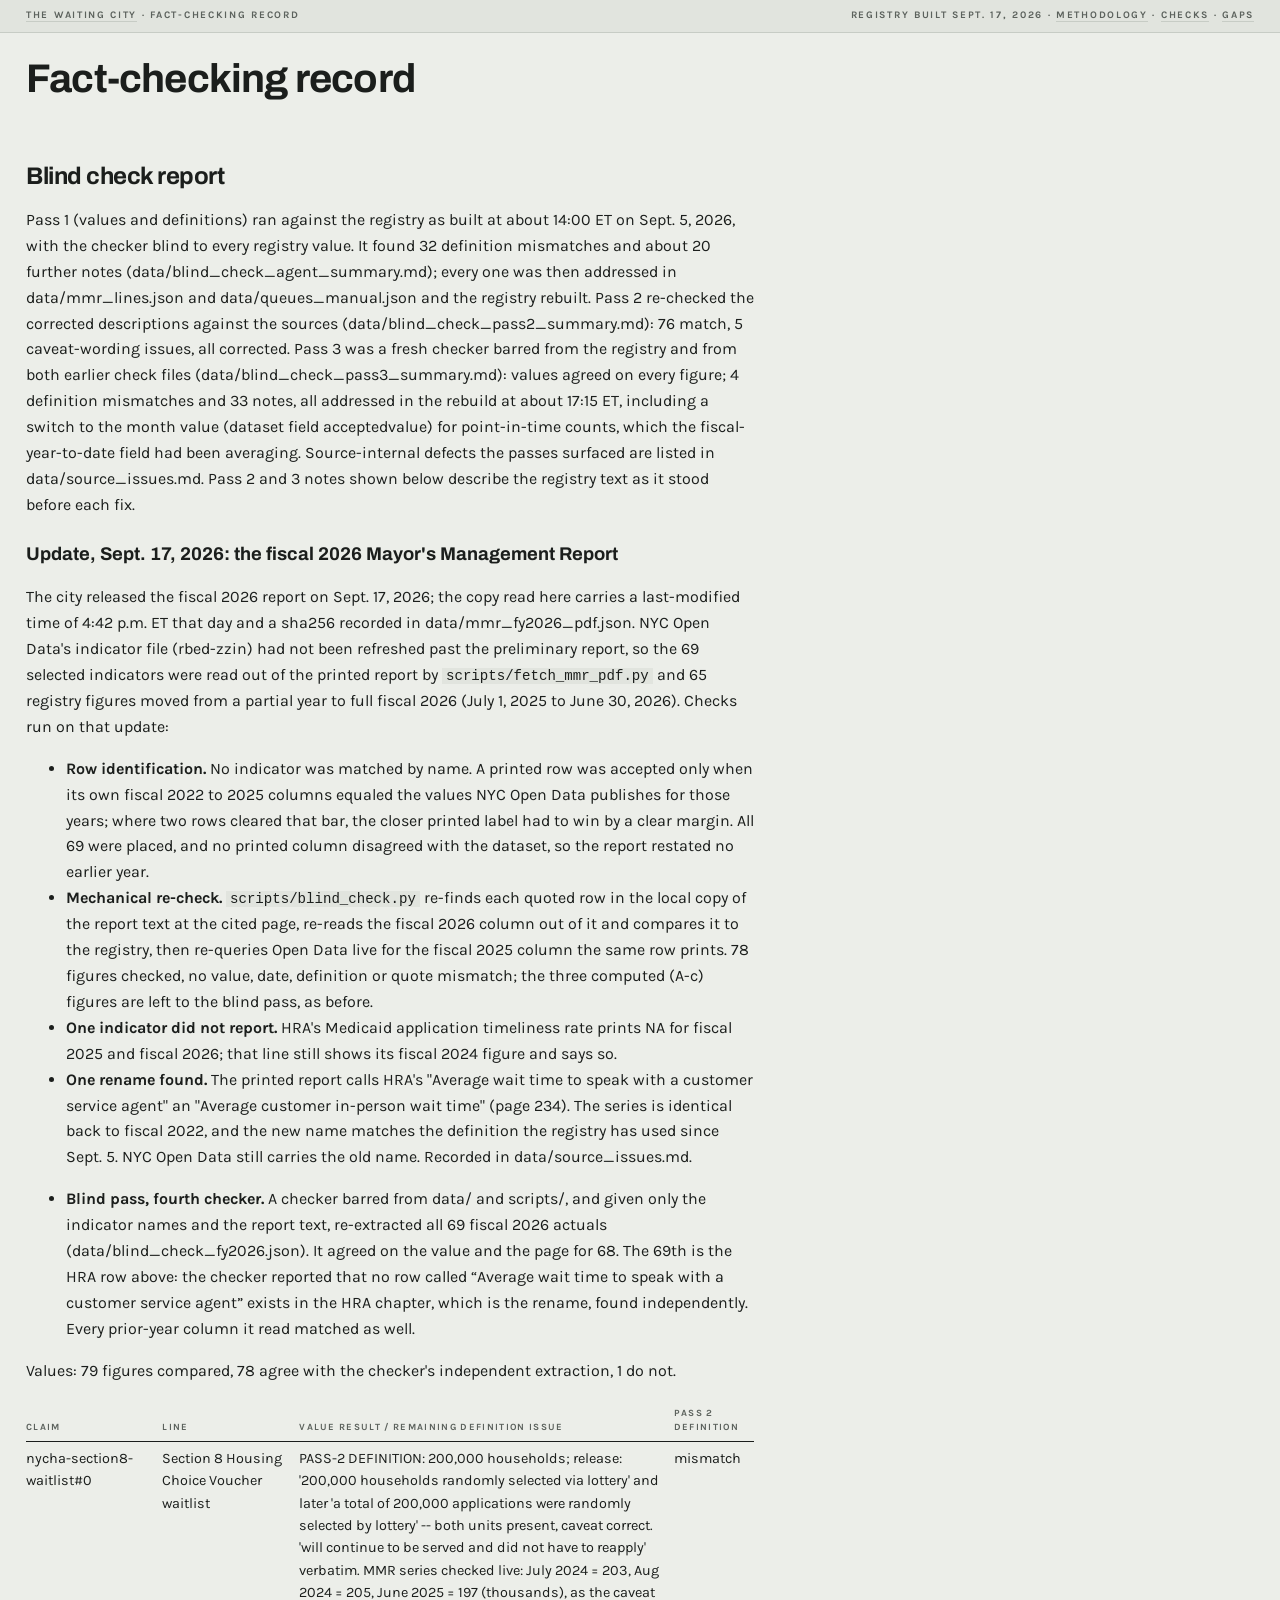
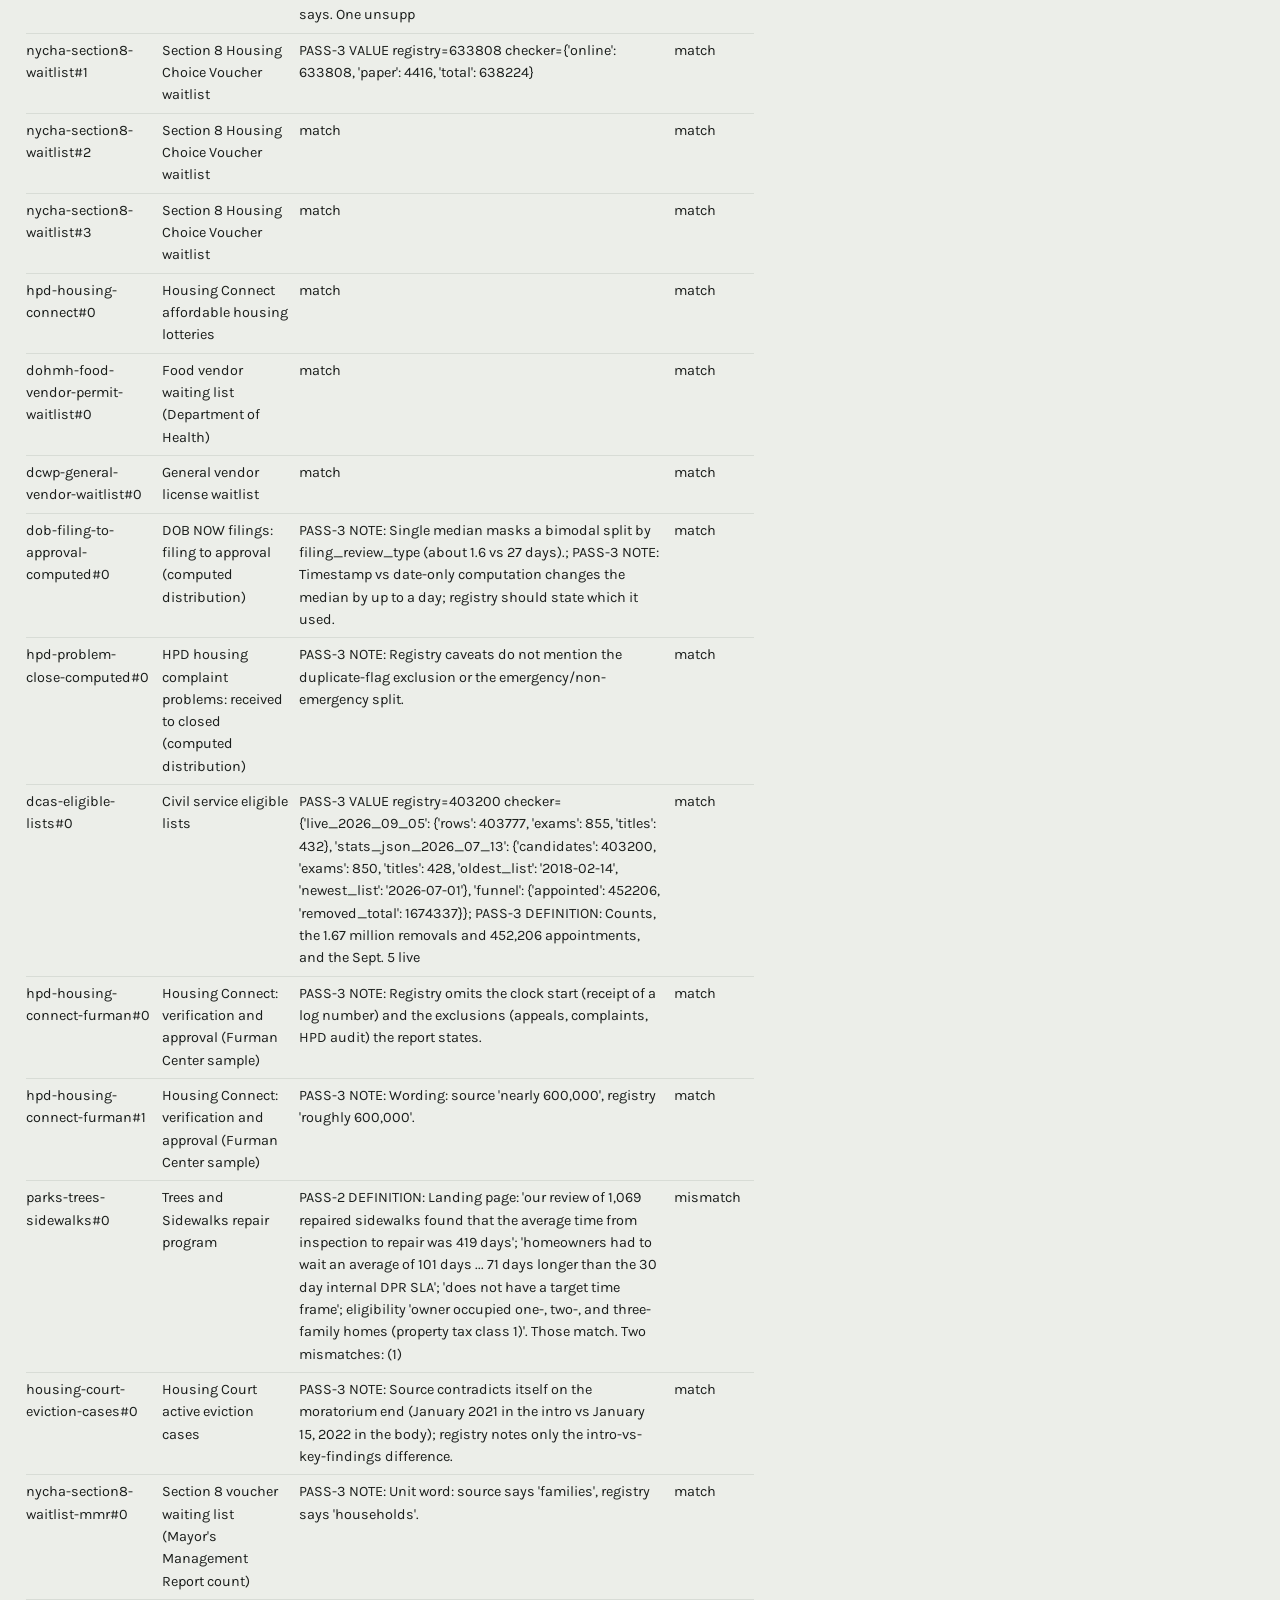
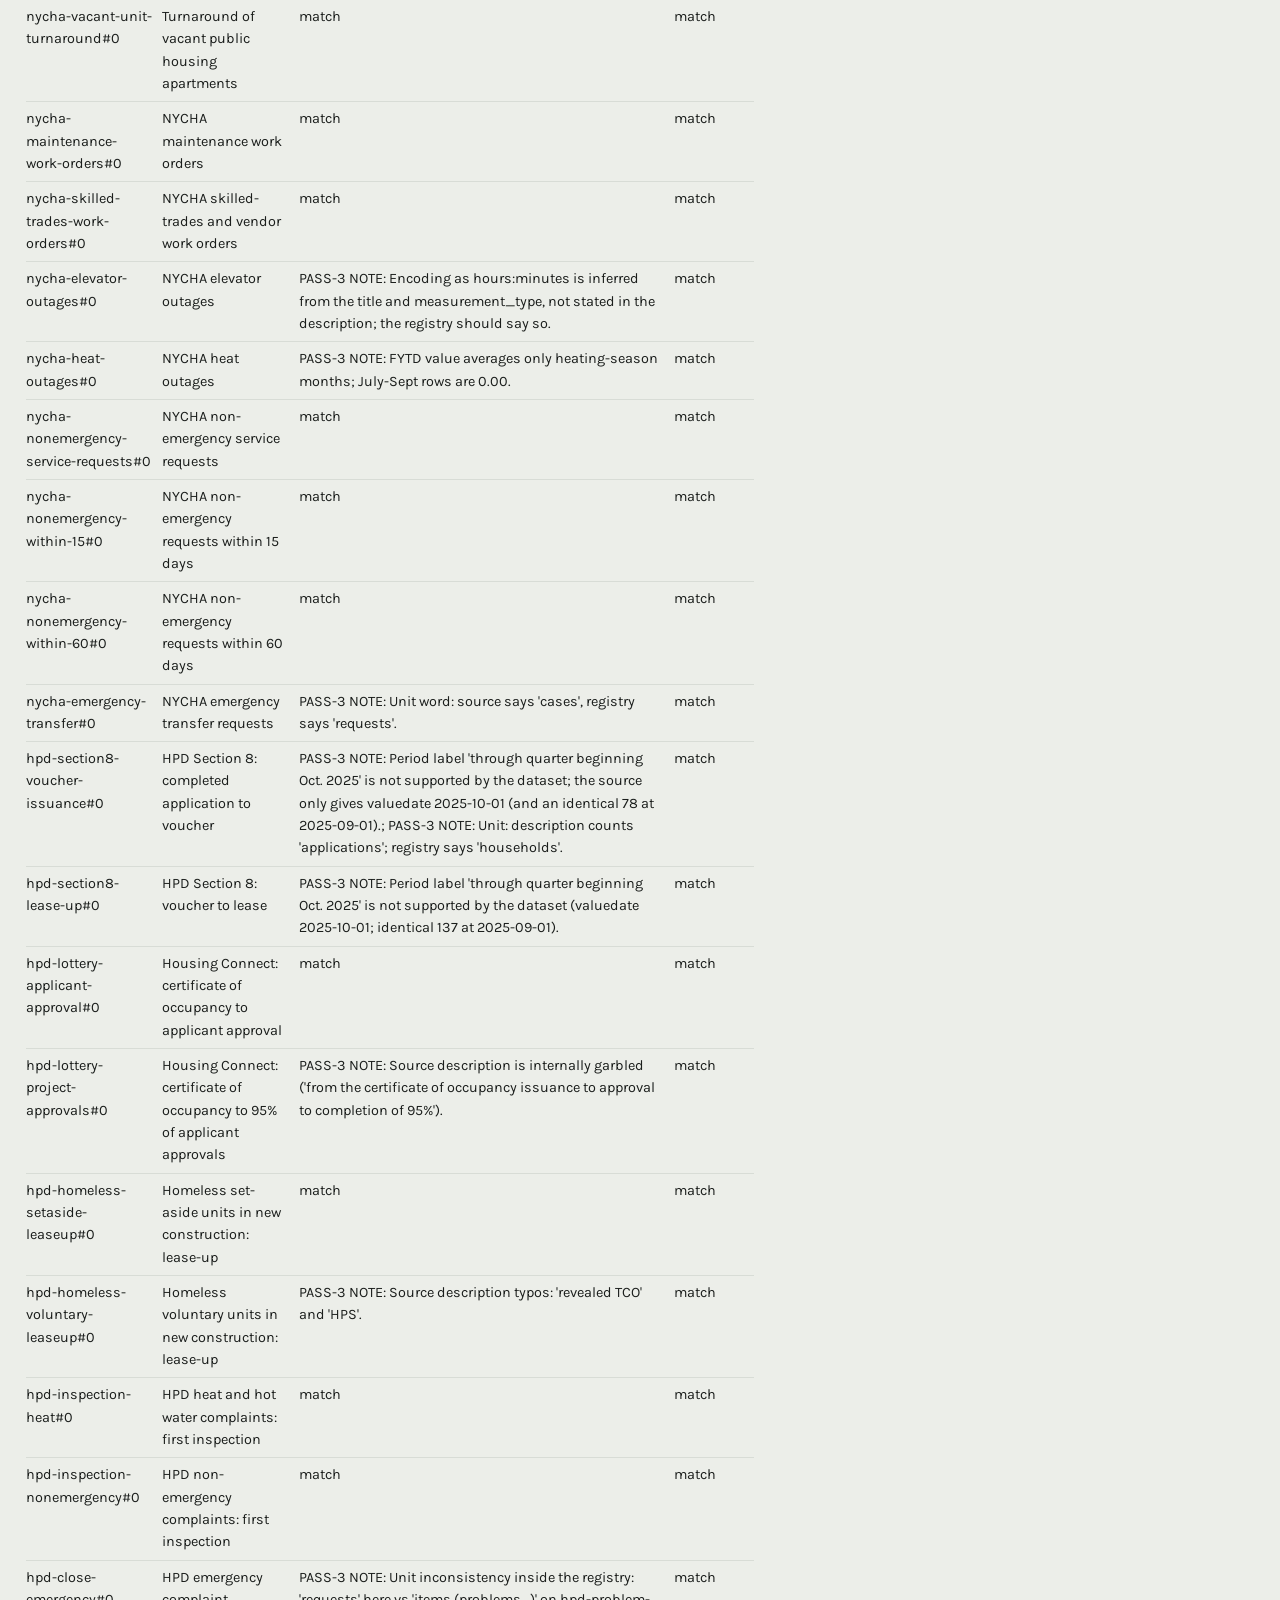
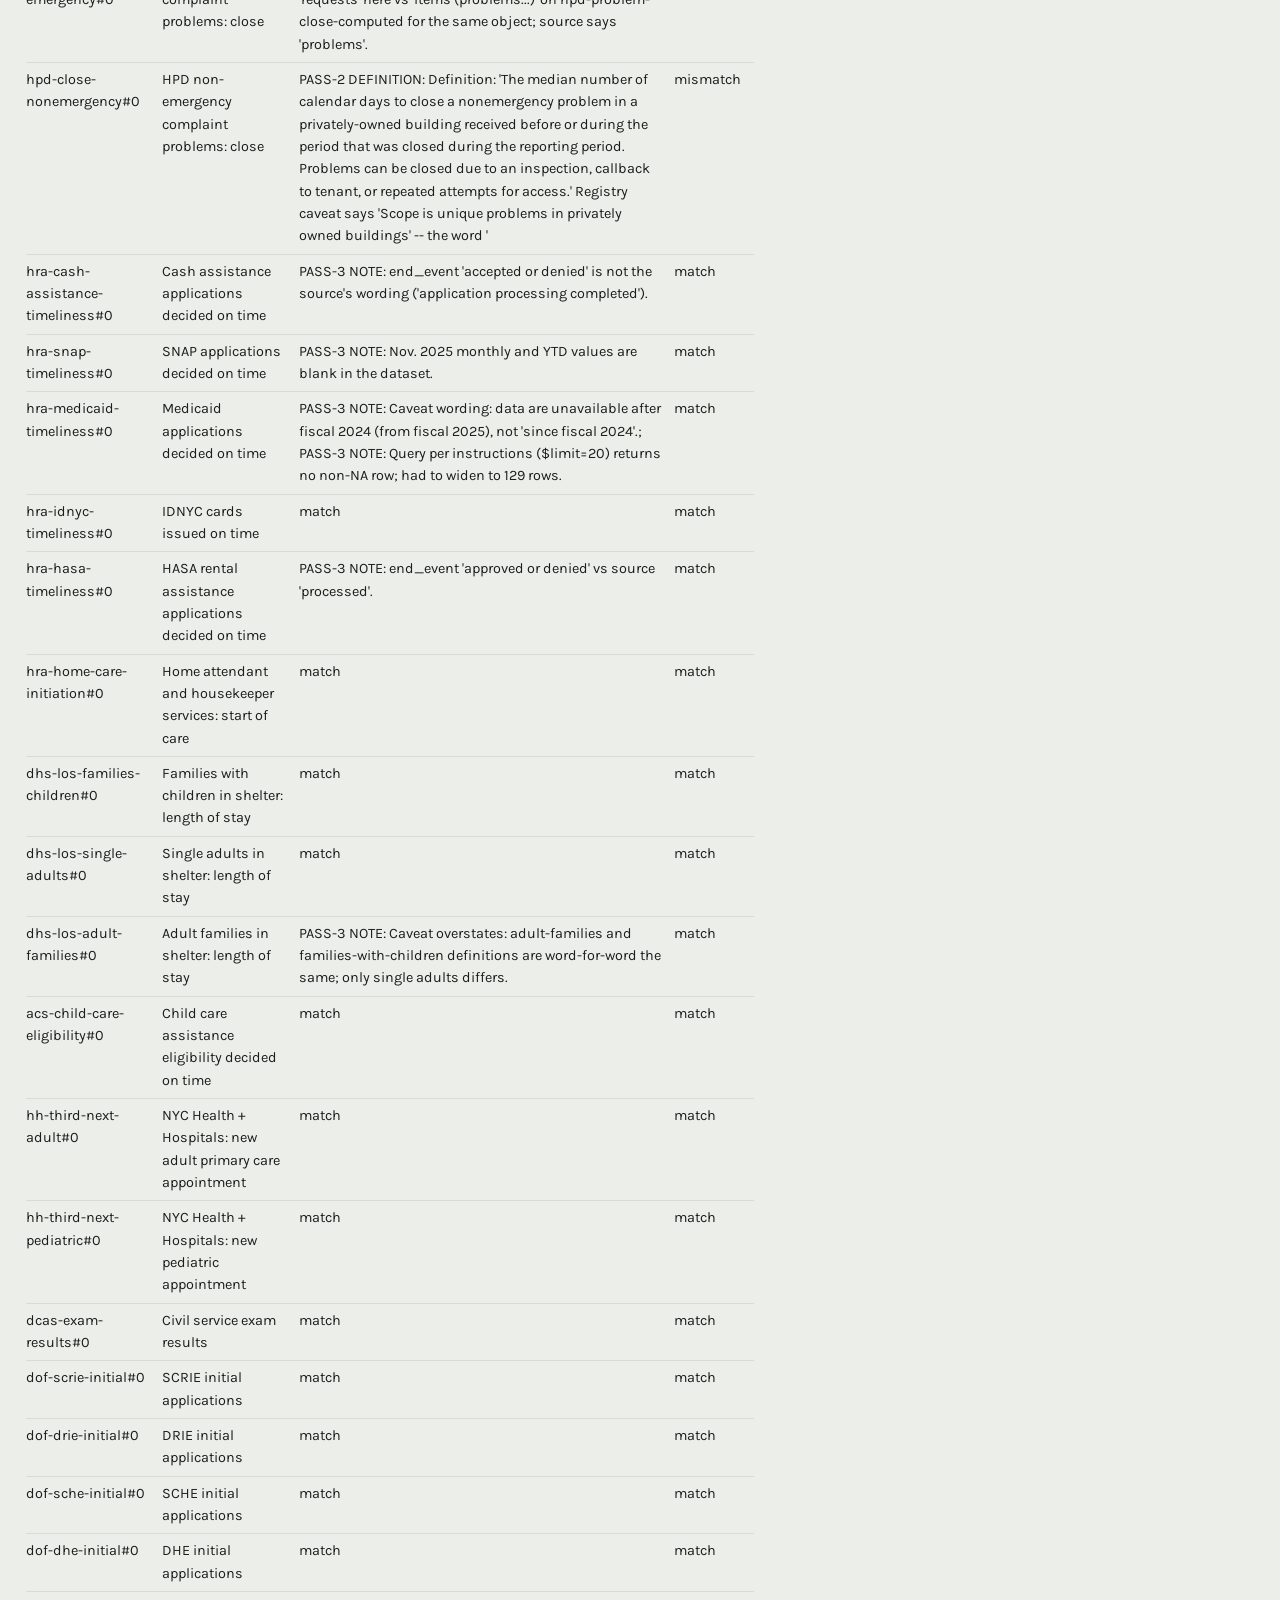
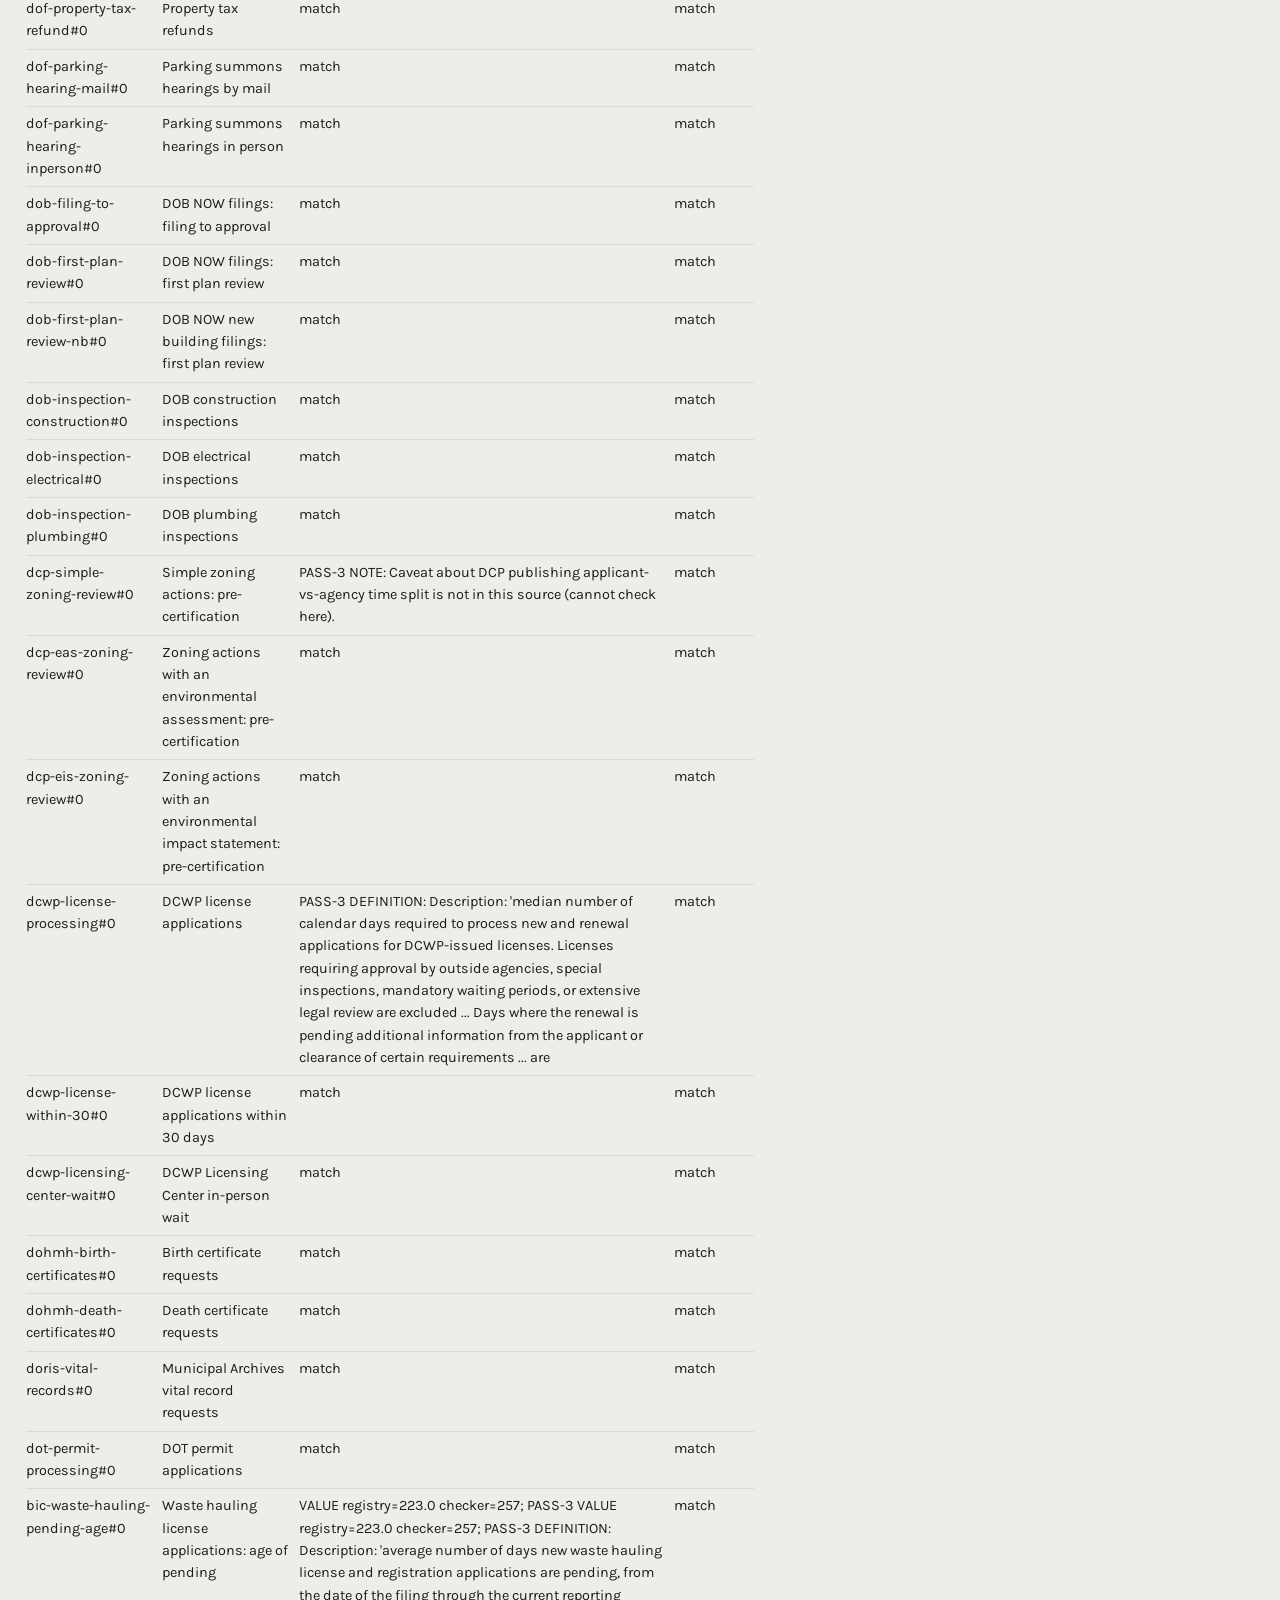
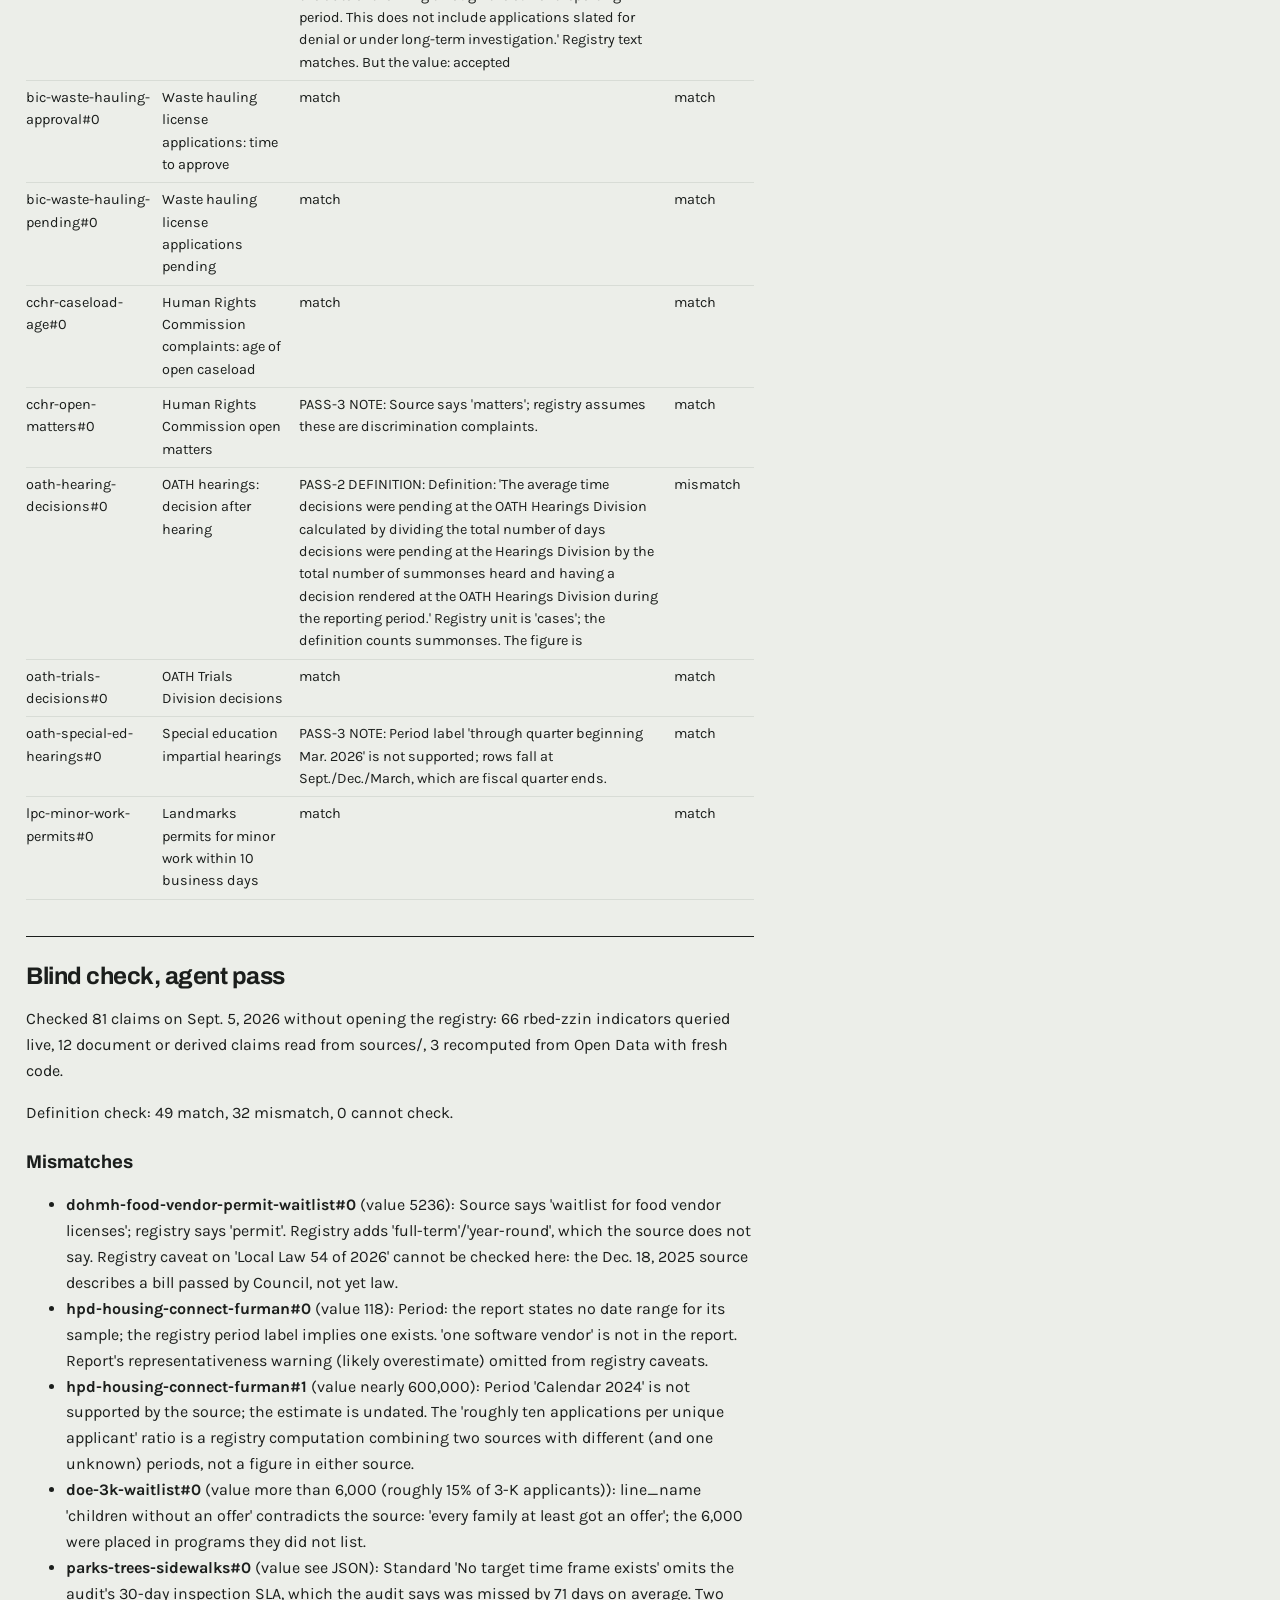
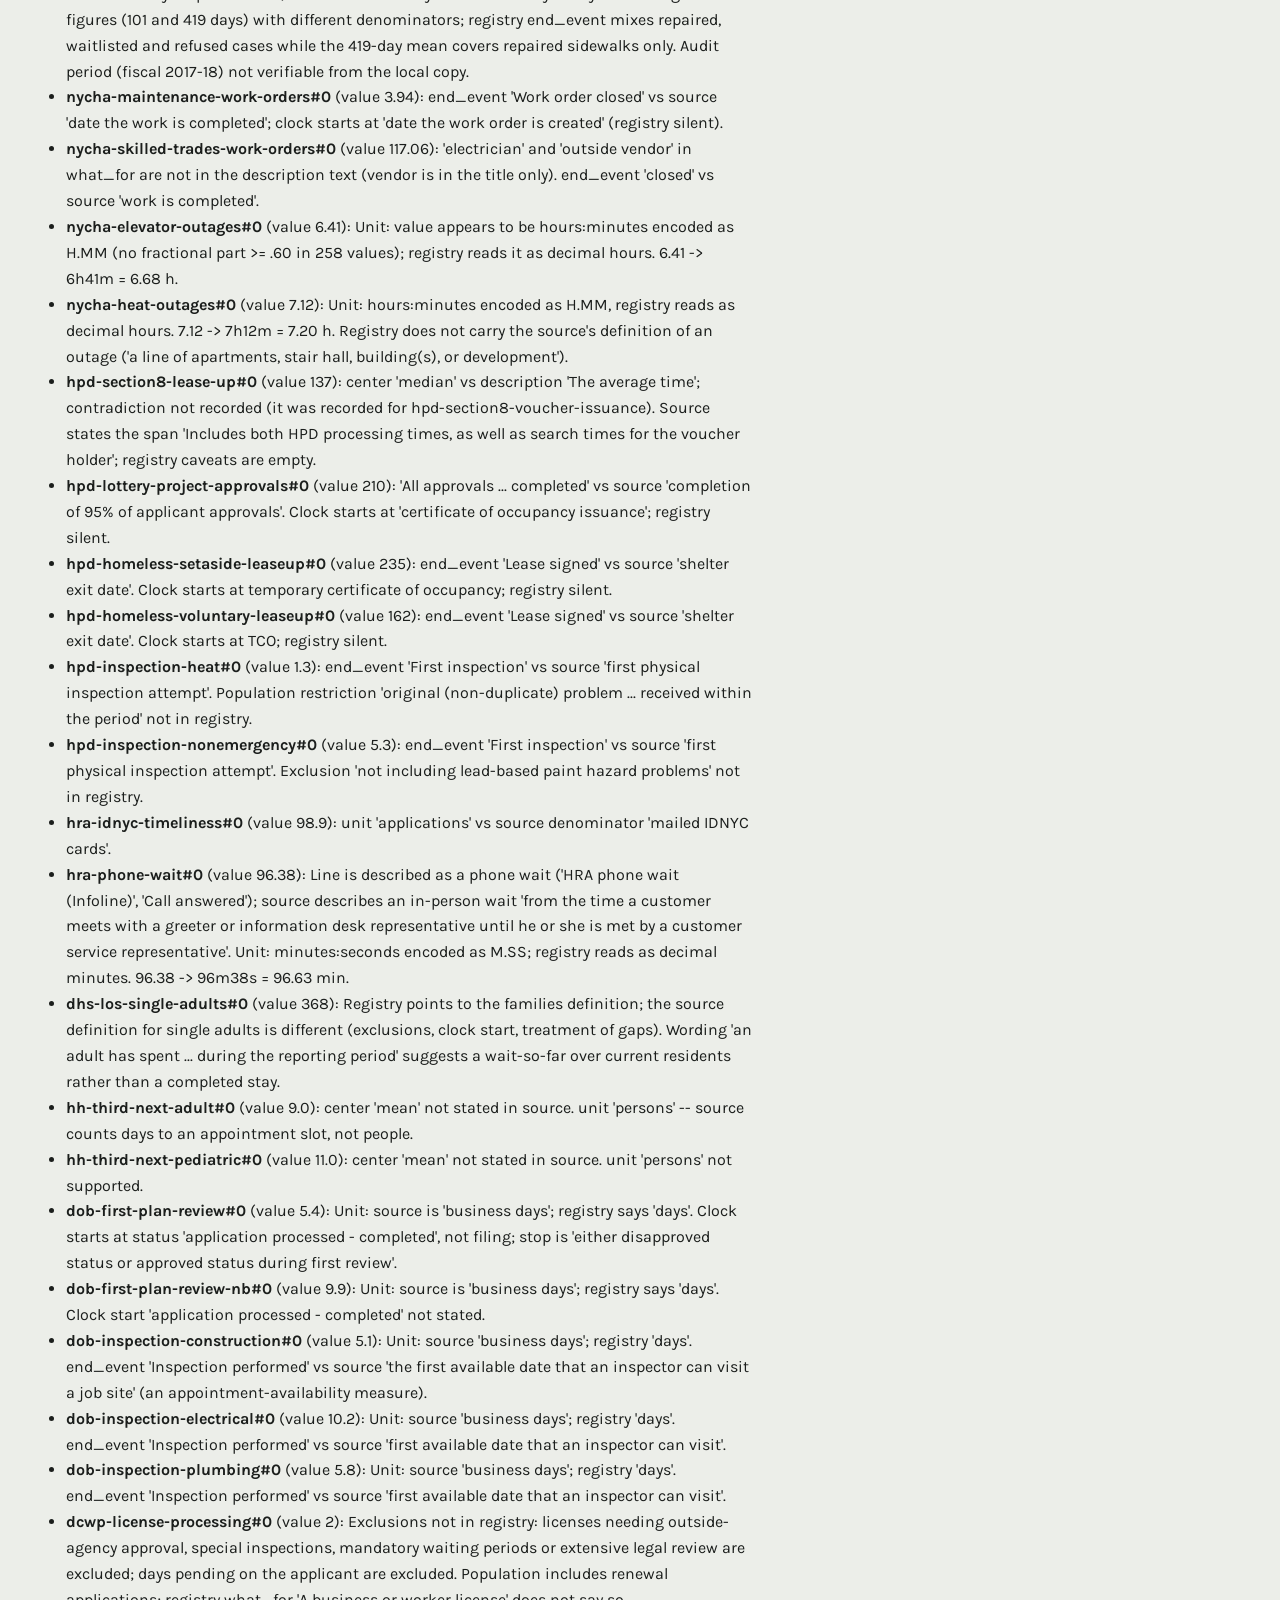
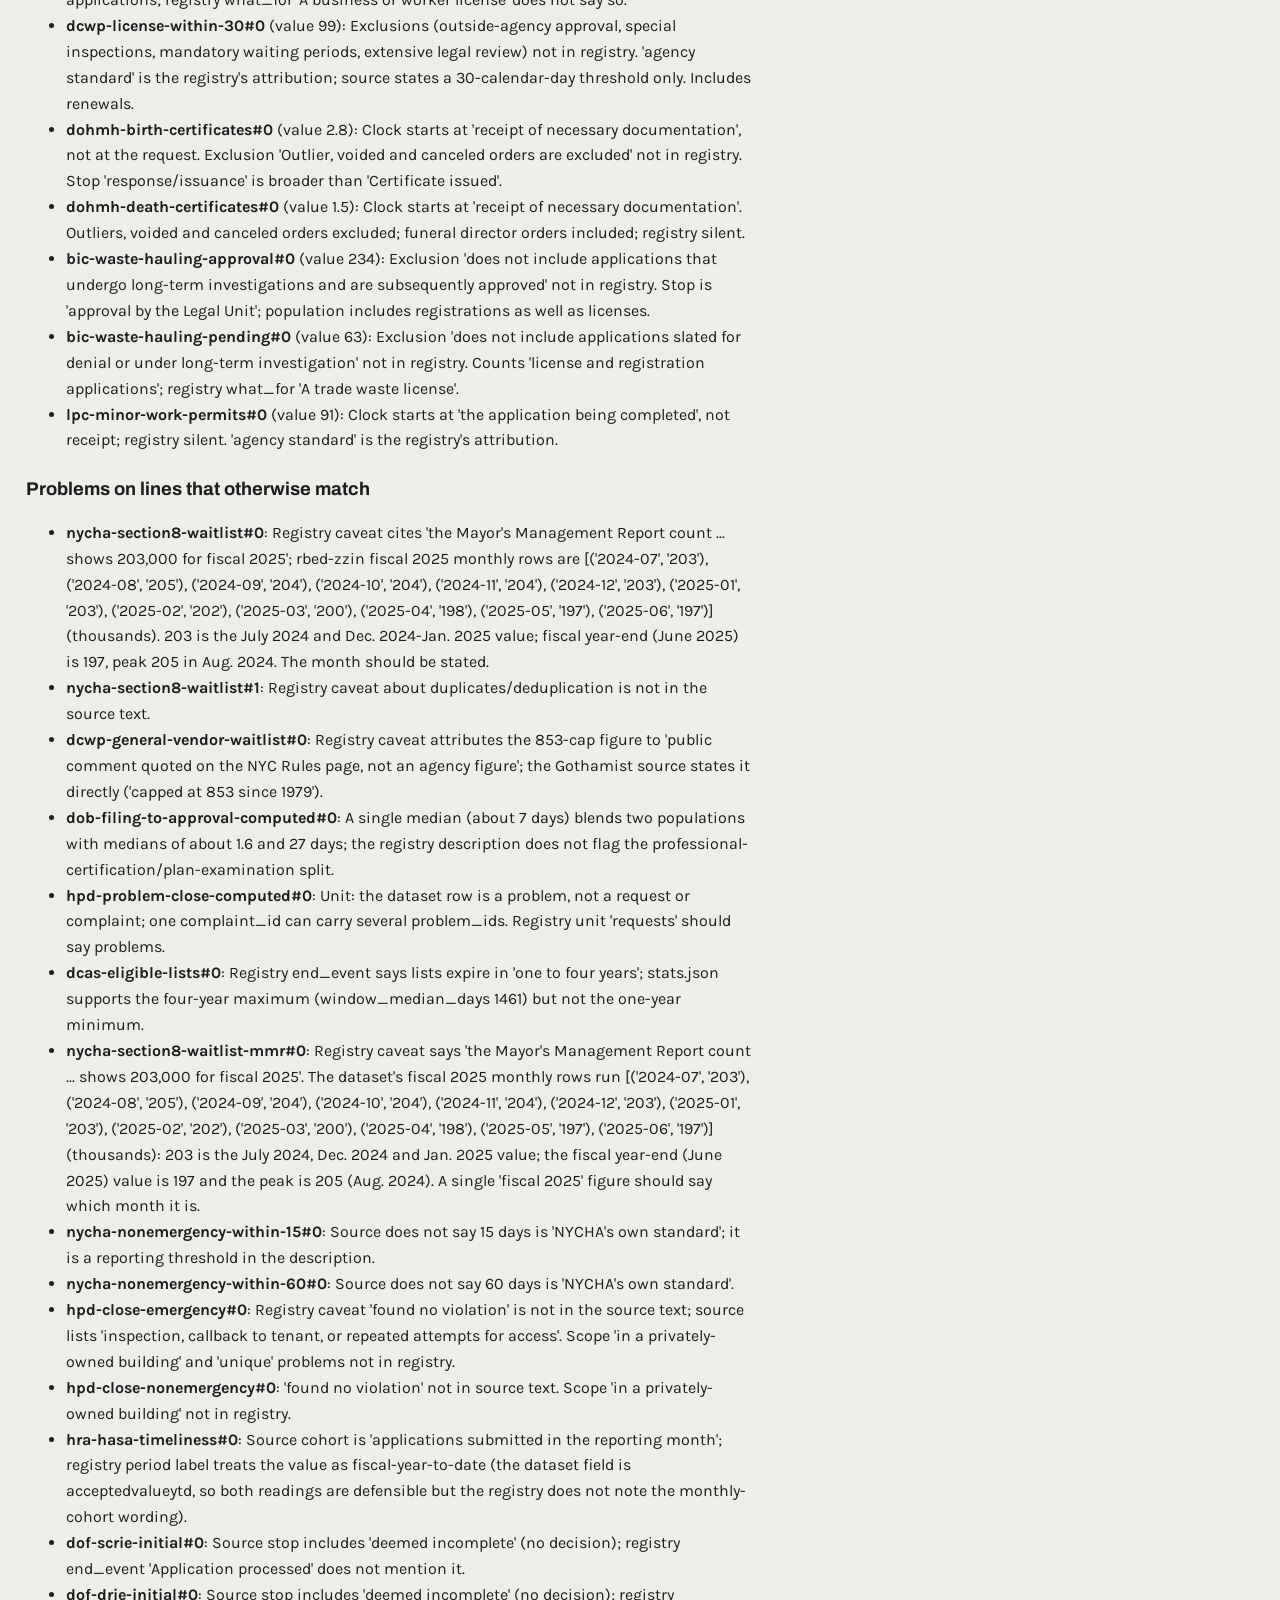
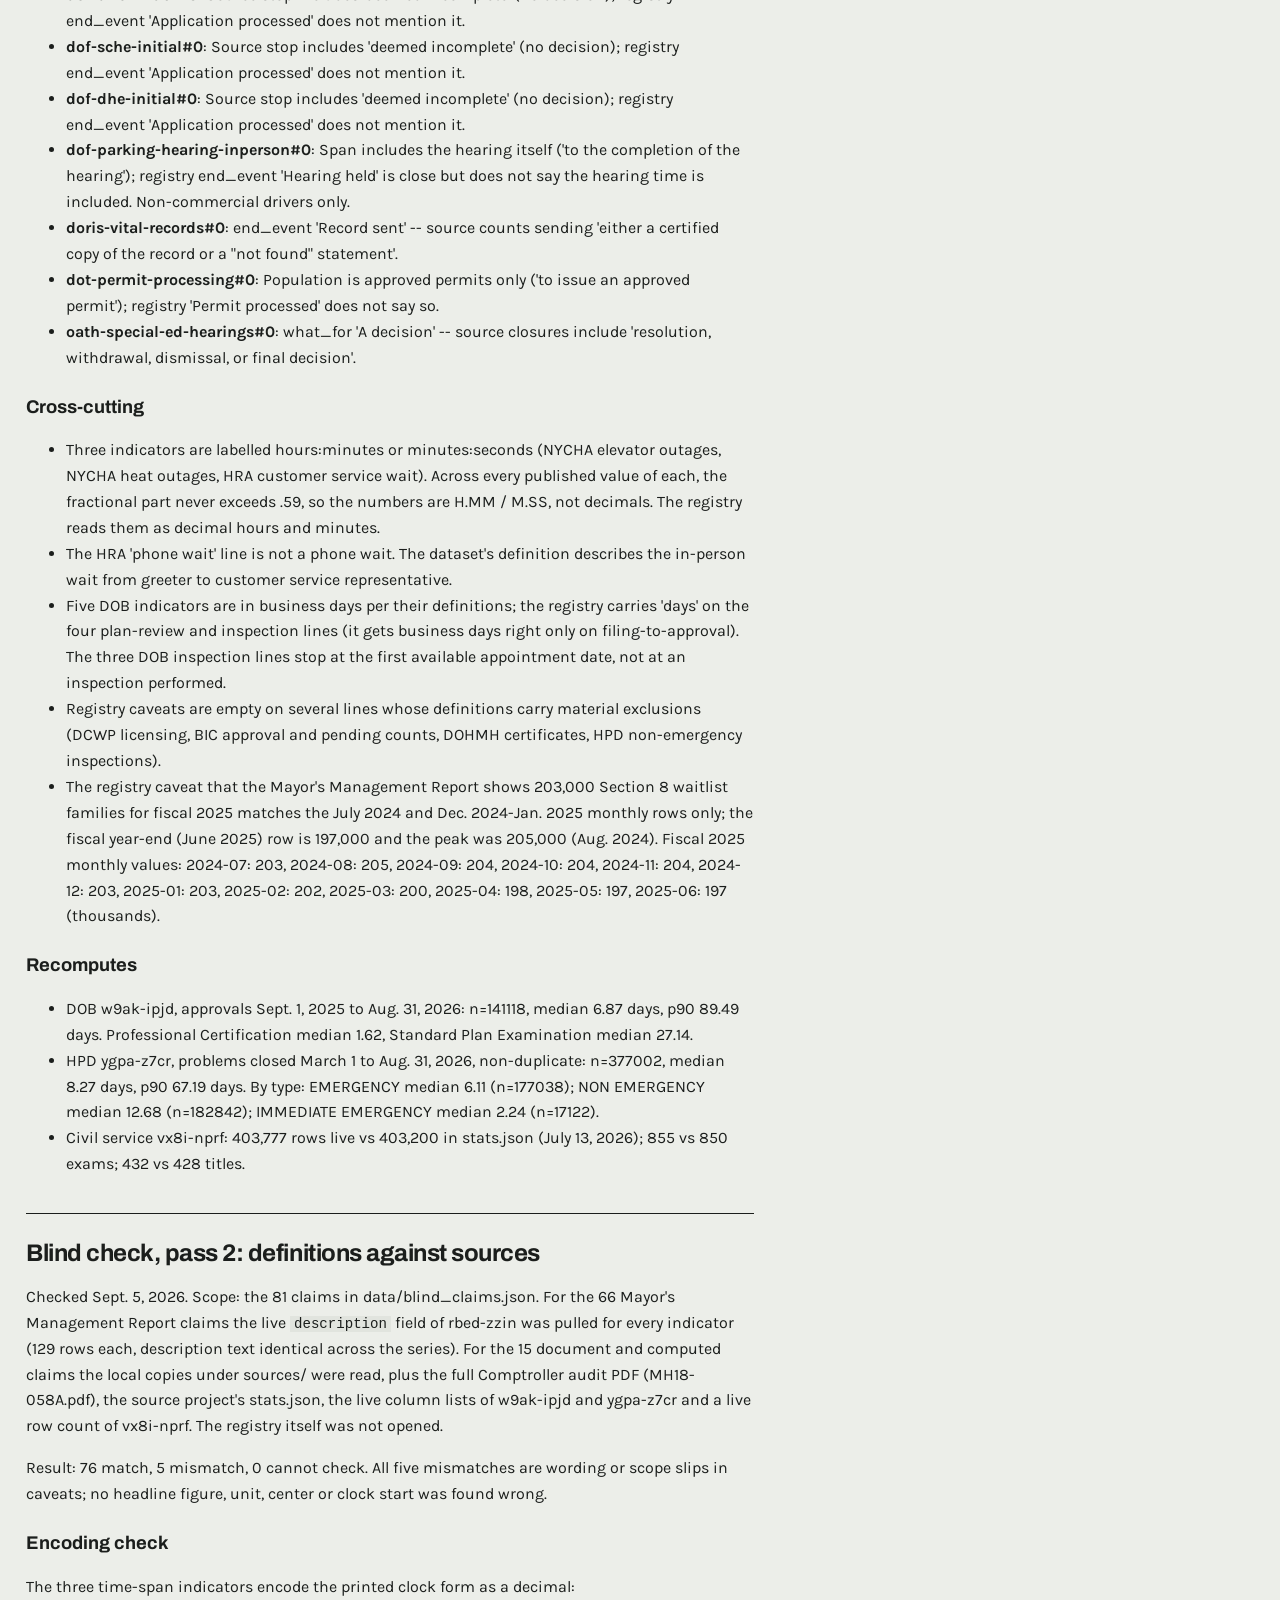
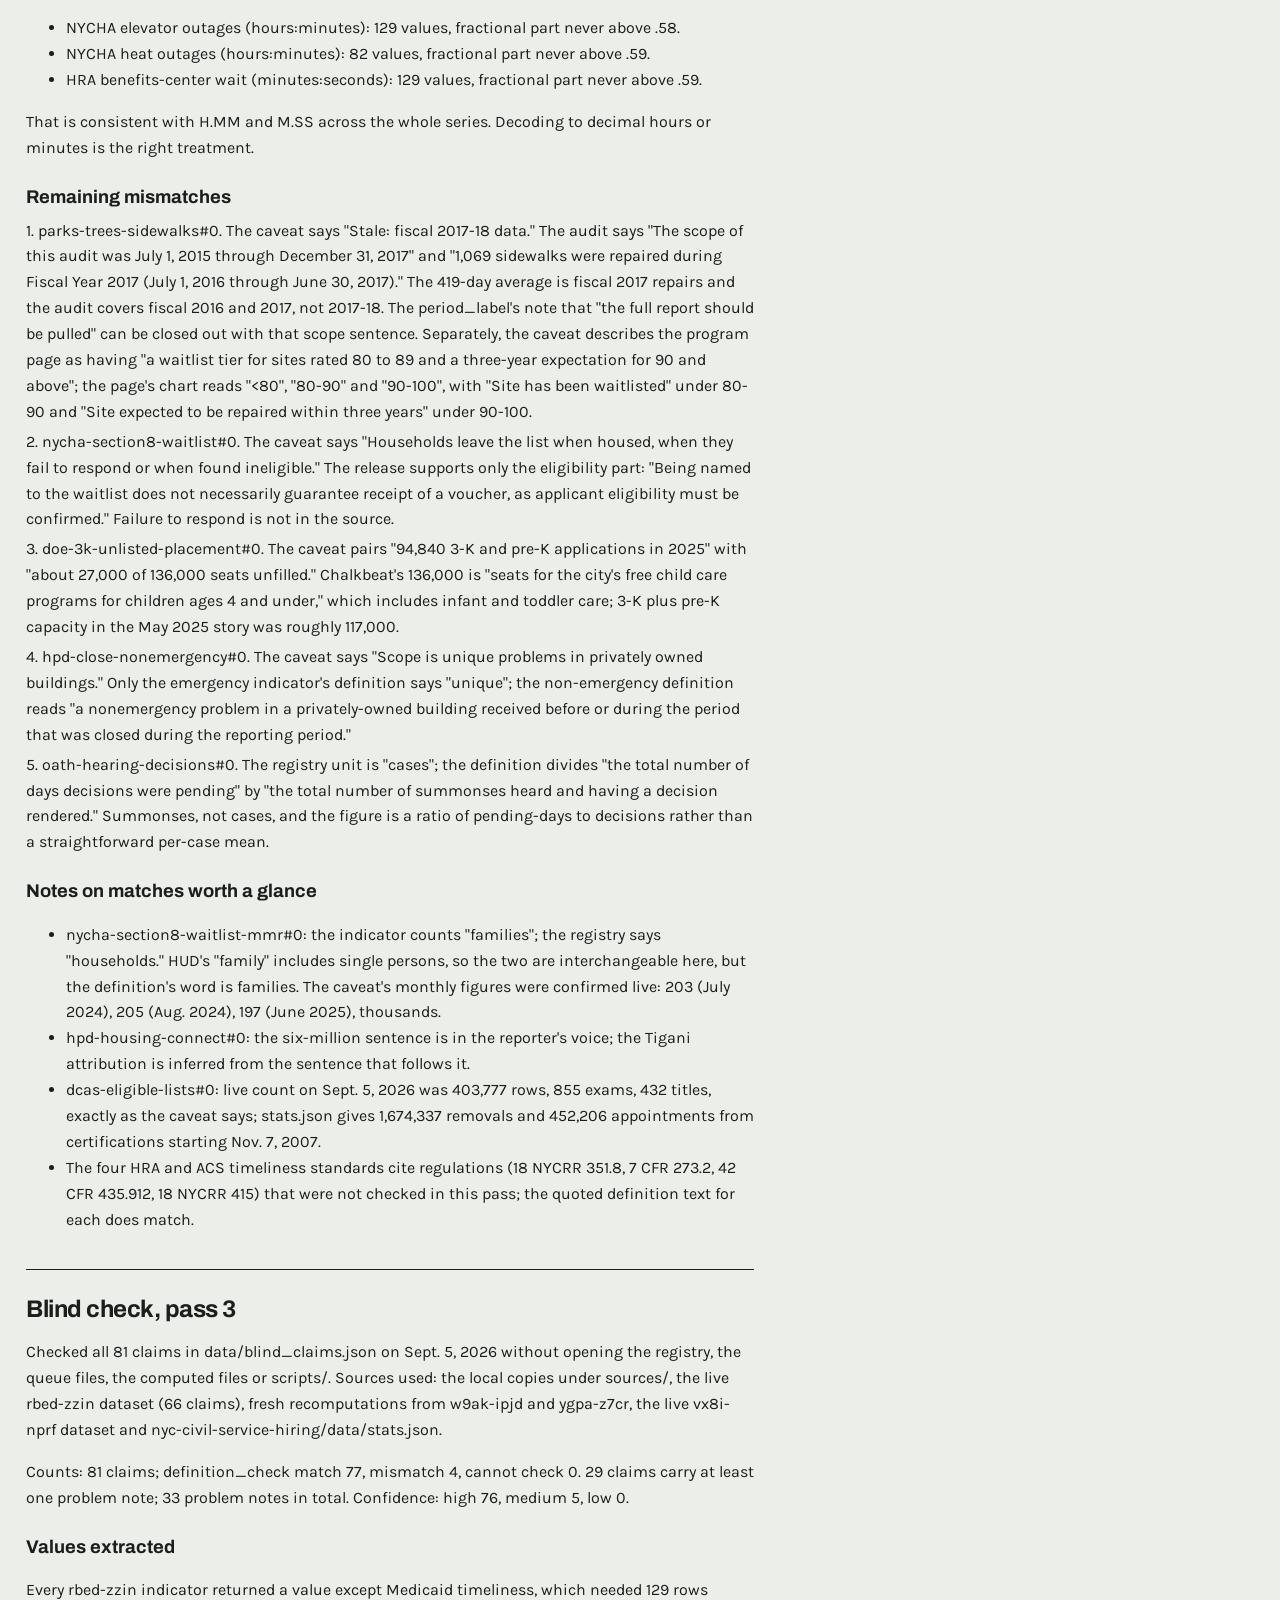
==== commit 24191b77: "Fiscal 2026 figures from the Mayor's Management Report released Sept. 17 NYC Open Data's indicator f" ====
--- a/checks.html
+++ b/checks.html
@@ -26,10 +26,21 @@
 </head>
 <body>
 <div class="sheet">
-  <div class="strip"><span><a href="index.html">The Waiting City</a> · Fact-checking record</span><span>Registry built 2026-09-05 · <a href="methodology.html">Methodology</a> · <a href="checks.html">Checks</a> · <a href="gaps.html">Gaps</a></span></div>
+  <div class="strip"><span><a href="index.html">The Waiting City</a> · Fact-checking record</span><span>Registry built Sept. 17, 2026 · <a href="methodology.html">Methodology</a> · <a href="checks.html">Checks</a> · <a href="gaps.html">Gaps</a></span></div>
   <div class="head" style="padding-right:26px"><h1>Fact-checking record</h1></div>
   <div class="doc"><h2>Blind check report</h2>
 <p>Pass 1 (values and definitions) ran against the registry as built at about 14:00 ET on Sept. 5, 2026, with the checker blind to every registry value. It found 32 definition mismatches and about 20 further notes (data/blind_check_agent_summary.md); every one was then addressed in data/mmr_lines.json and data/queues_manual.json and the registry rebuilt. Pass 2 re-checked the corrected descriptions against the sources (data/blind_check_pass2_summary.md): 76 match, 5 caveat-wording issues, all corrected. Pass 3 was a fresh checker barred from the registry and from both earlier check files (data/blind_check_pass3_summary.md): values agreed on every figure; 4 definition mismatches and 33 notes, all addressed in the rebuild at about 17:15 ET, including a switch to the month value (dataset field acceptedvalue) for point-in-time counts, which the fiscal-year-to-date field had been averaging. Source-internal defects the passes surfaced are listed in data/source_issues.md. Pass 2 and 3 notes shown below describe the registry text as it stood before each fix.</p>
+<h3>Update, Sept. 17, 2026: the fiscal 2026 Mayor's Management Report</h3>
+<p>The city released the fiscal 2026 report on Sept. 17, 2026; the copy read here carries a last-modified time of 4:42 p.m. ET that day and a sha256 recorded in data/mmr_fy2026_pdf.json. NYC Open Data's indicator file (rbed-zzin) had not been refreshed past the preliminary report, so the 69 selected indicators were read out of the printed report by <code>scripts/fetch_mmr_pdf.py</code> and 65 registry figures moved from a partial year to full fiscal 2026 (July 1, 2025 to June 30, 2026). Checks run on that update:</p>
+<ul>
+<li><strong>Row identification.</strong> No indicator was matched by name. A printed row was accepted only when its own fiscal 2022 to 2025 columns equaled the values NYC Open Data publishes for those years; where two rows cleared that bar, the closer printed label had to win by a clear margin. All 69 were placed, and no printed column disagreed with the dataset, so the report restated no earlier year.</li>
+<li><strong>Mechanical re-check.</strong> <code>scripts/blind_check.py</code> re-finds each quoted row in the local copy of the report text at the cited page, re-reads the fiscal 2026 column out of it and compares it to the registry, then re-queries Open Data live for the fiscal 2025 column the same row prints. 78 figures checked, no value, date, definition or quote mismatch; the three computed (A-c) figures are left to the blind pass, as before.</li>
+<li><strong>One indicator did not report.</strong> HRA's Medicaid application timeliness rate prints NA for fiscal 2025 and fiscal 2026; that line still shows its fiscal 2024 figure and says so.</li>
+<li><strong>One rename found.</strong> The printed report calls HRA's "Average wait time to speak with a customer service agent" an "Average customer in-person wait time" (page 234). The series is identical back to fiscal 2022, and the new name matches the definition the registry has used since Sept. 5. NYC Open Data still carries the old name. Recorded in data/source_issues.md.</li>
+</ul>
+<ul>
+<li><strong>Blind pass, fourth checker.</strong> A checker barred from data/ and scripts/, and given only the indicator names and the report text, re-extracted all 69 fiscal 2026 actuals (data/blind_check_fy2026.json). It agreed on the value and the page for 68. The 69th is the HRA row above: the checker reported that no row called “Average wait time to speak with a customer service agent” exists in the HRA chapter, which is the rename, found independently. Every prior-year column it read matched as well.</li>
+</ul>
 <p>Values: 79 figures compared, 78 agree with the checker's independent extraction, 1 do not.</p>
 <div class="tw"><table>
 <tr><th>claim</th><th>line</th><th>value result / remaining definition issue</th><th>pass 2 definition</th></tr>
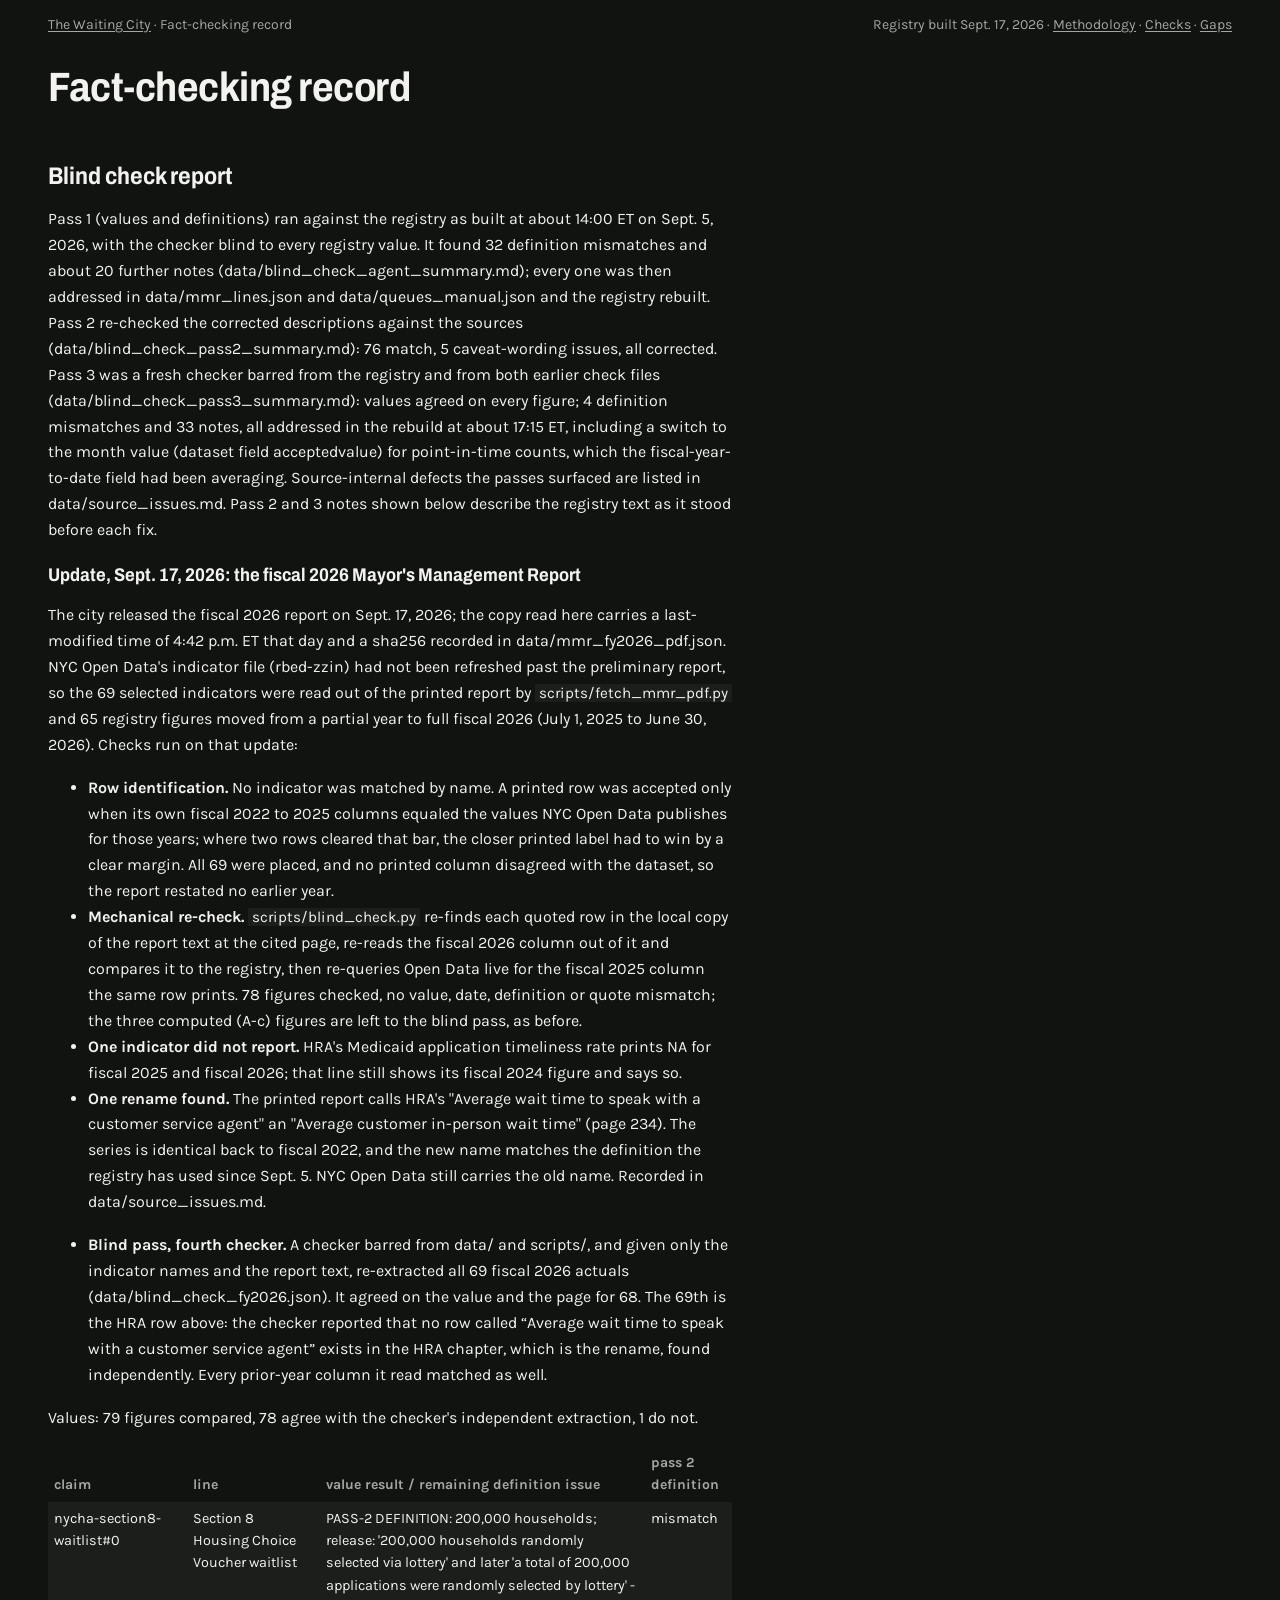
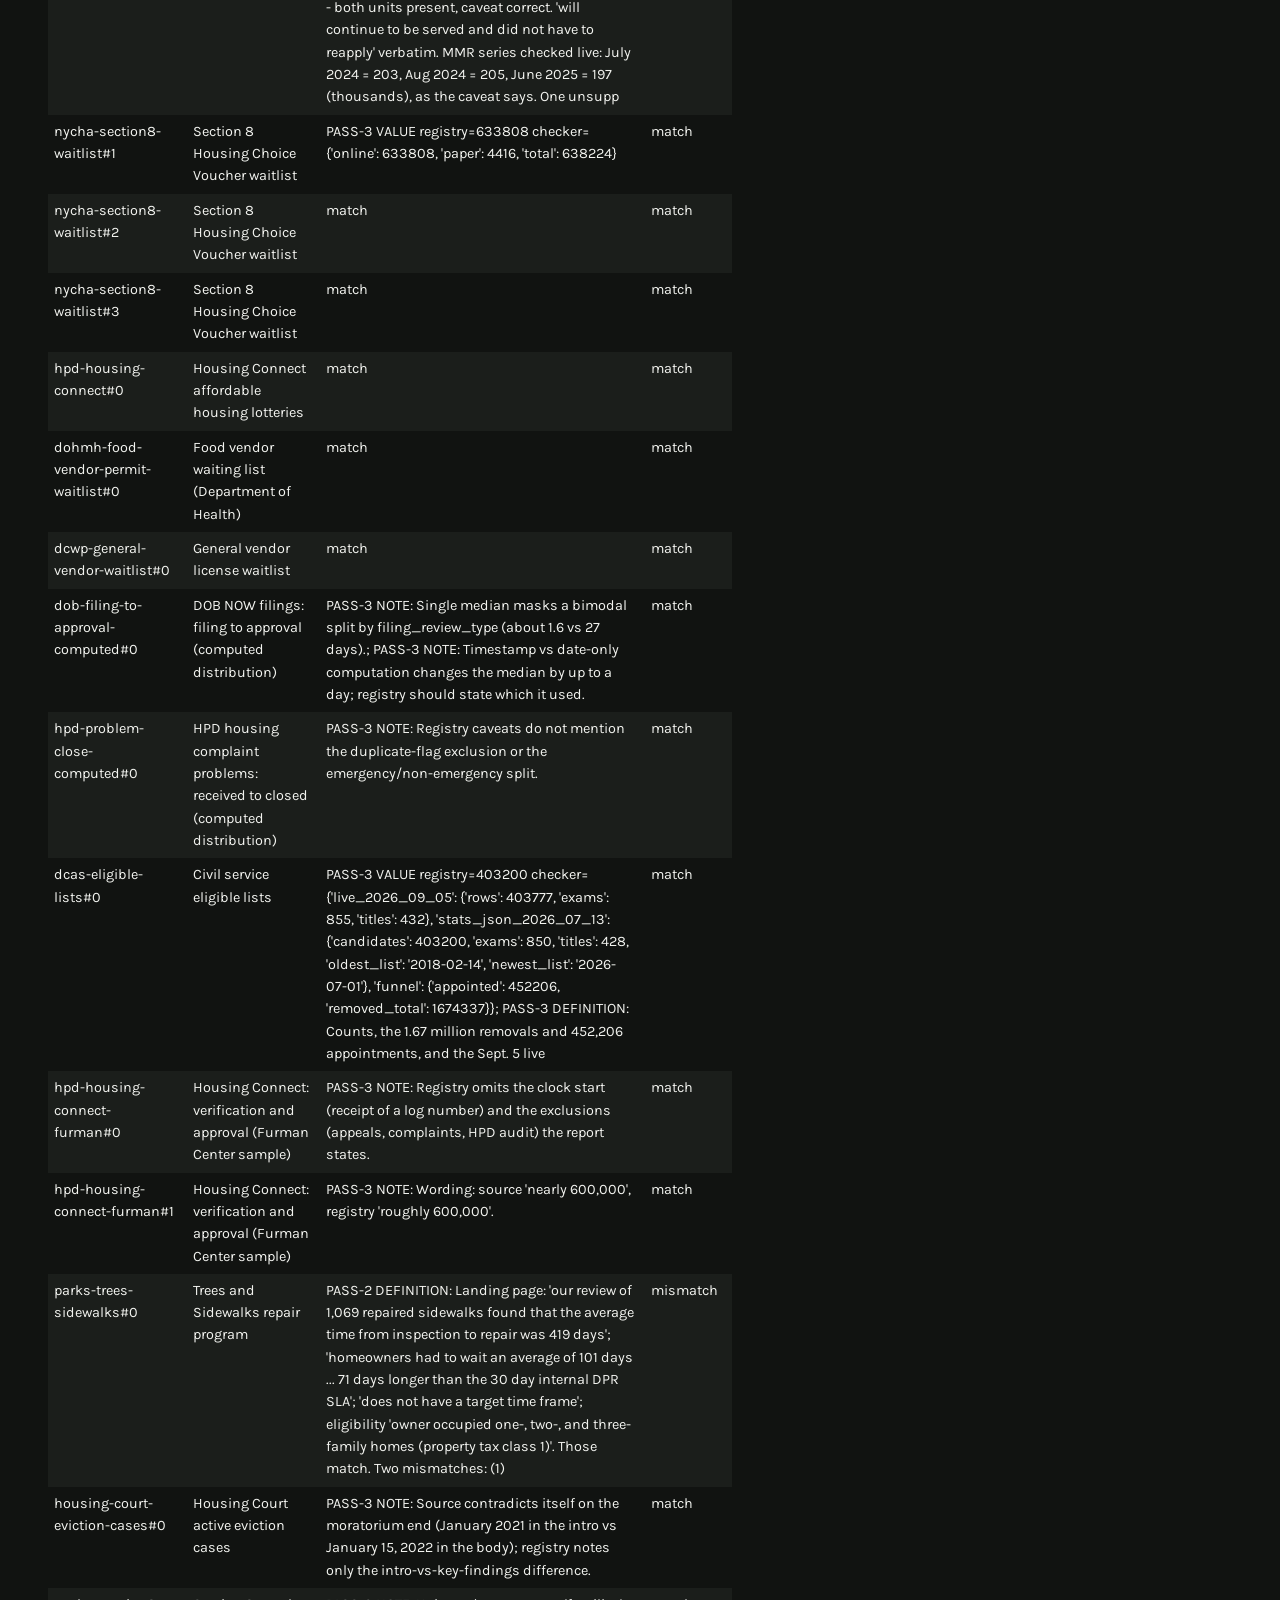
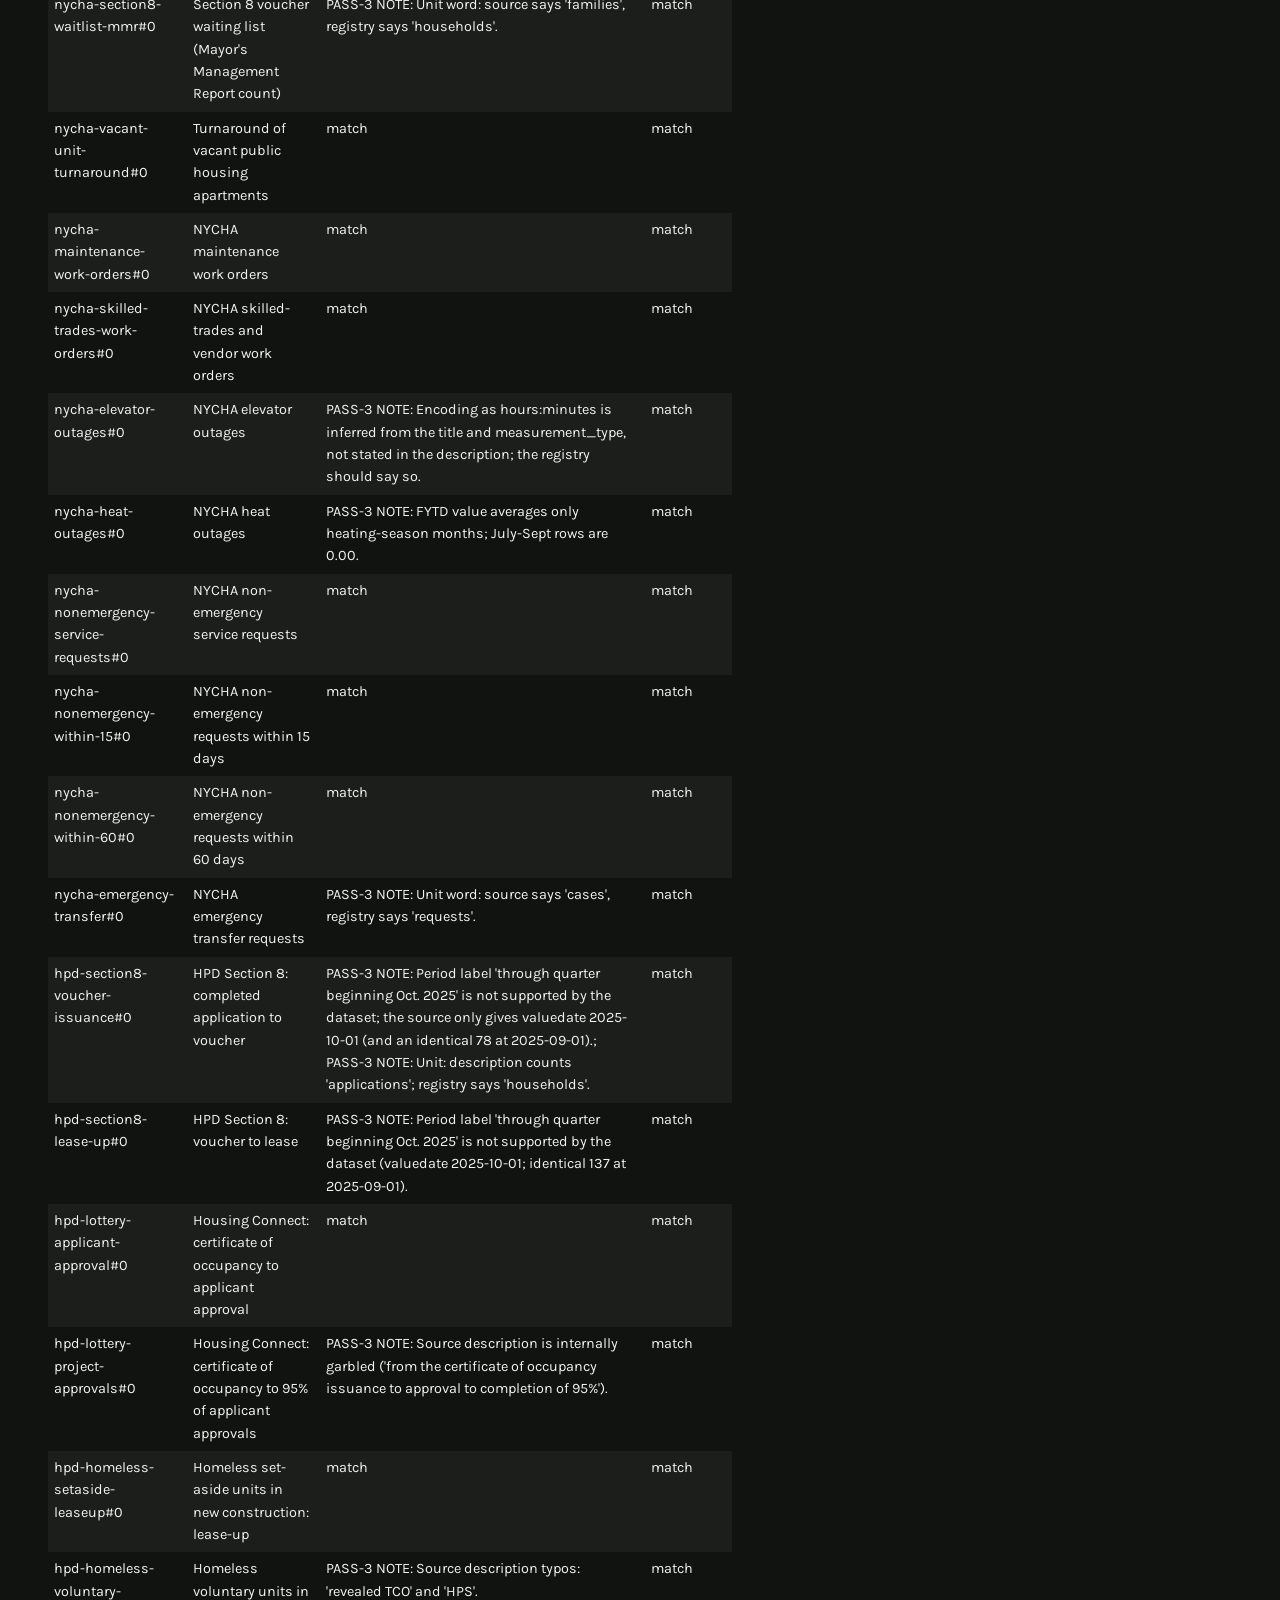
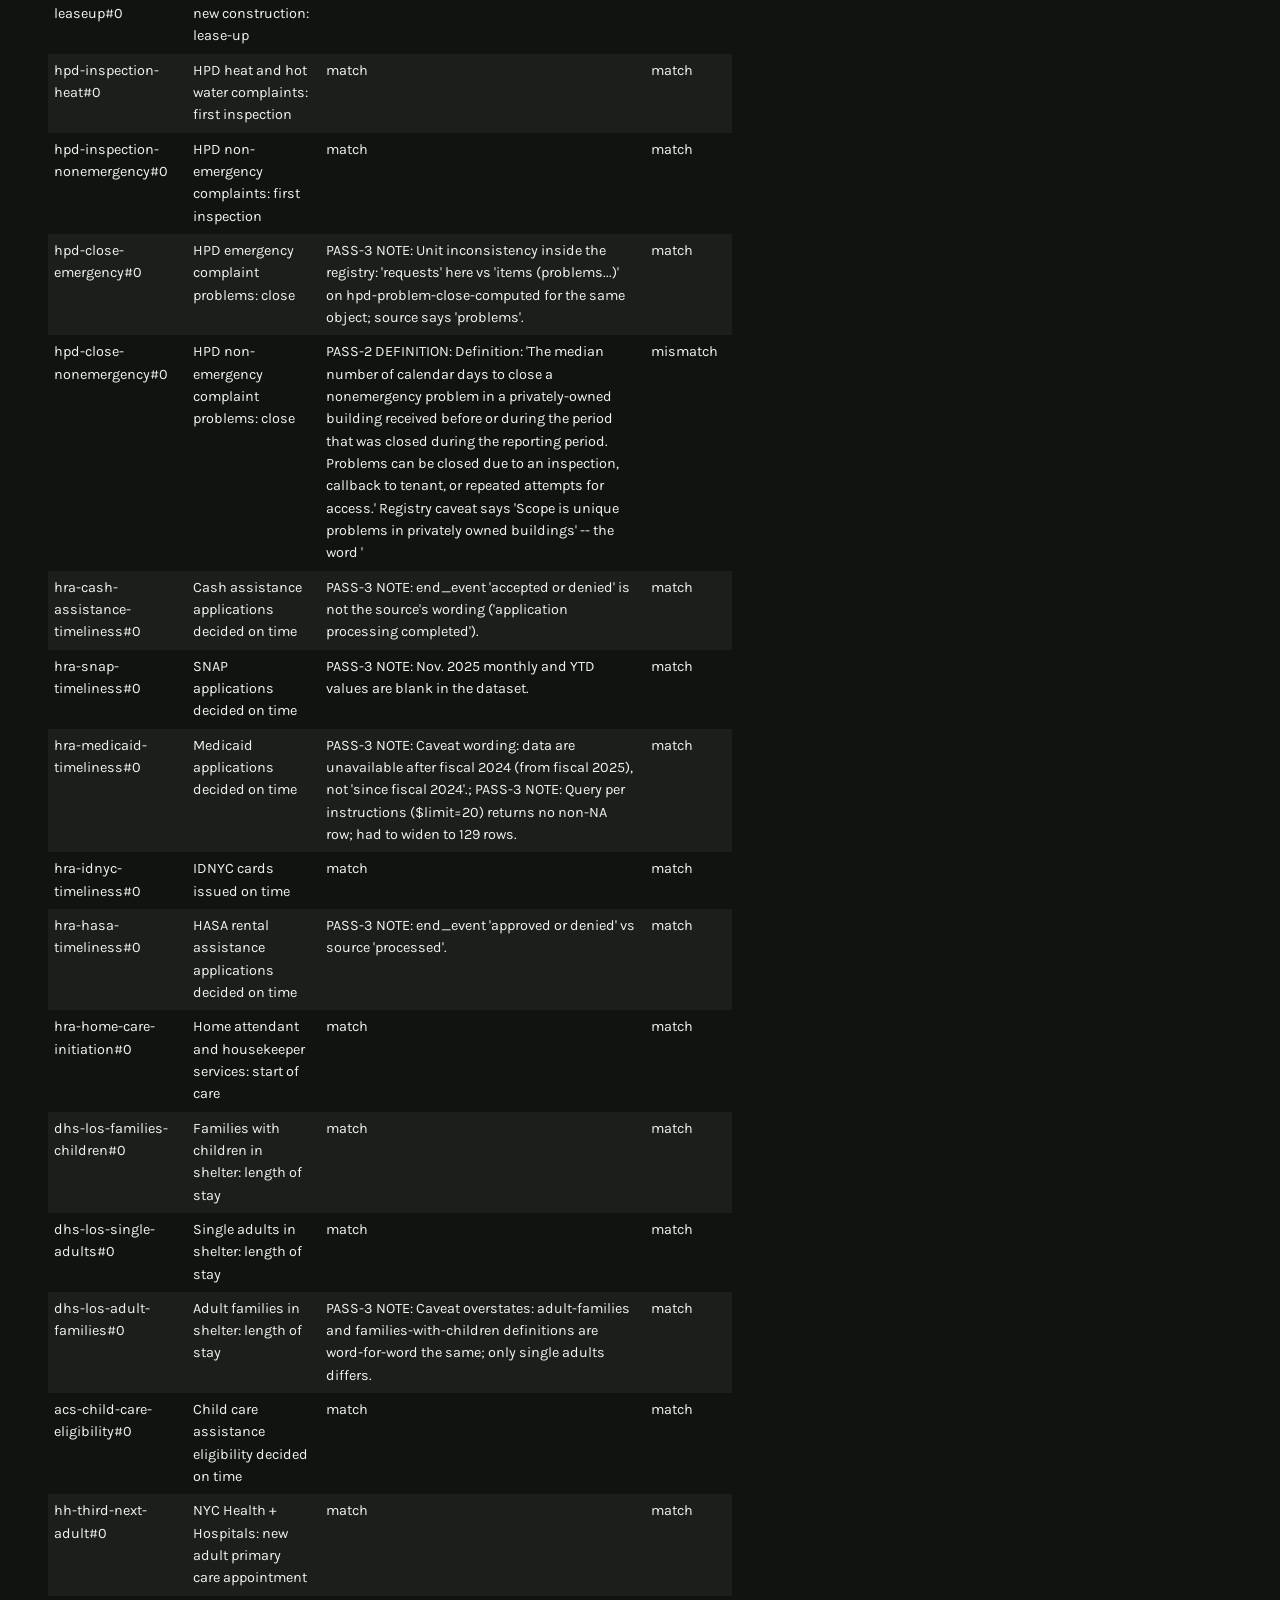
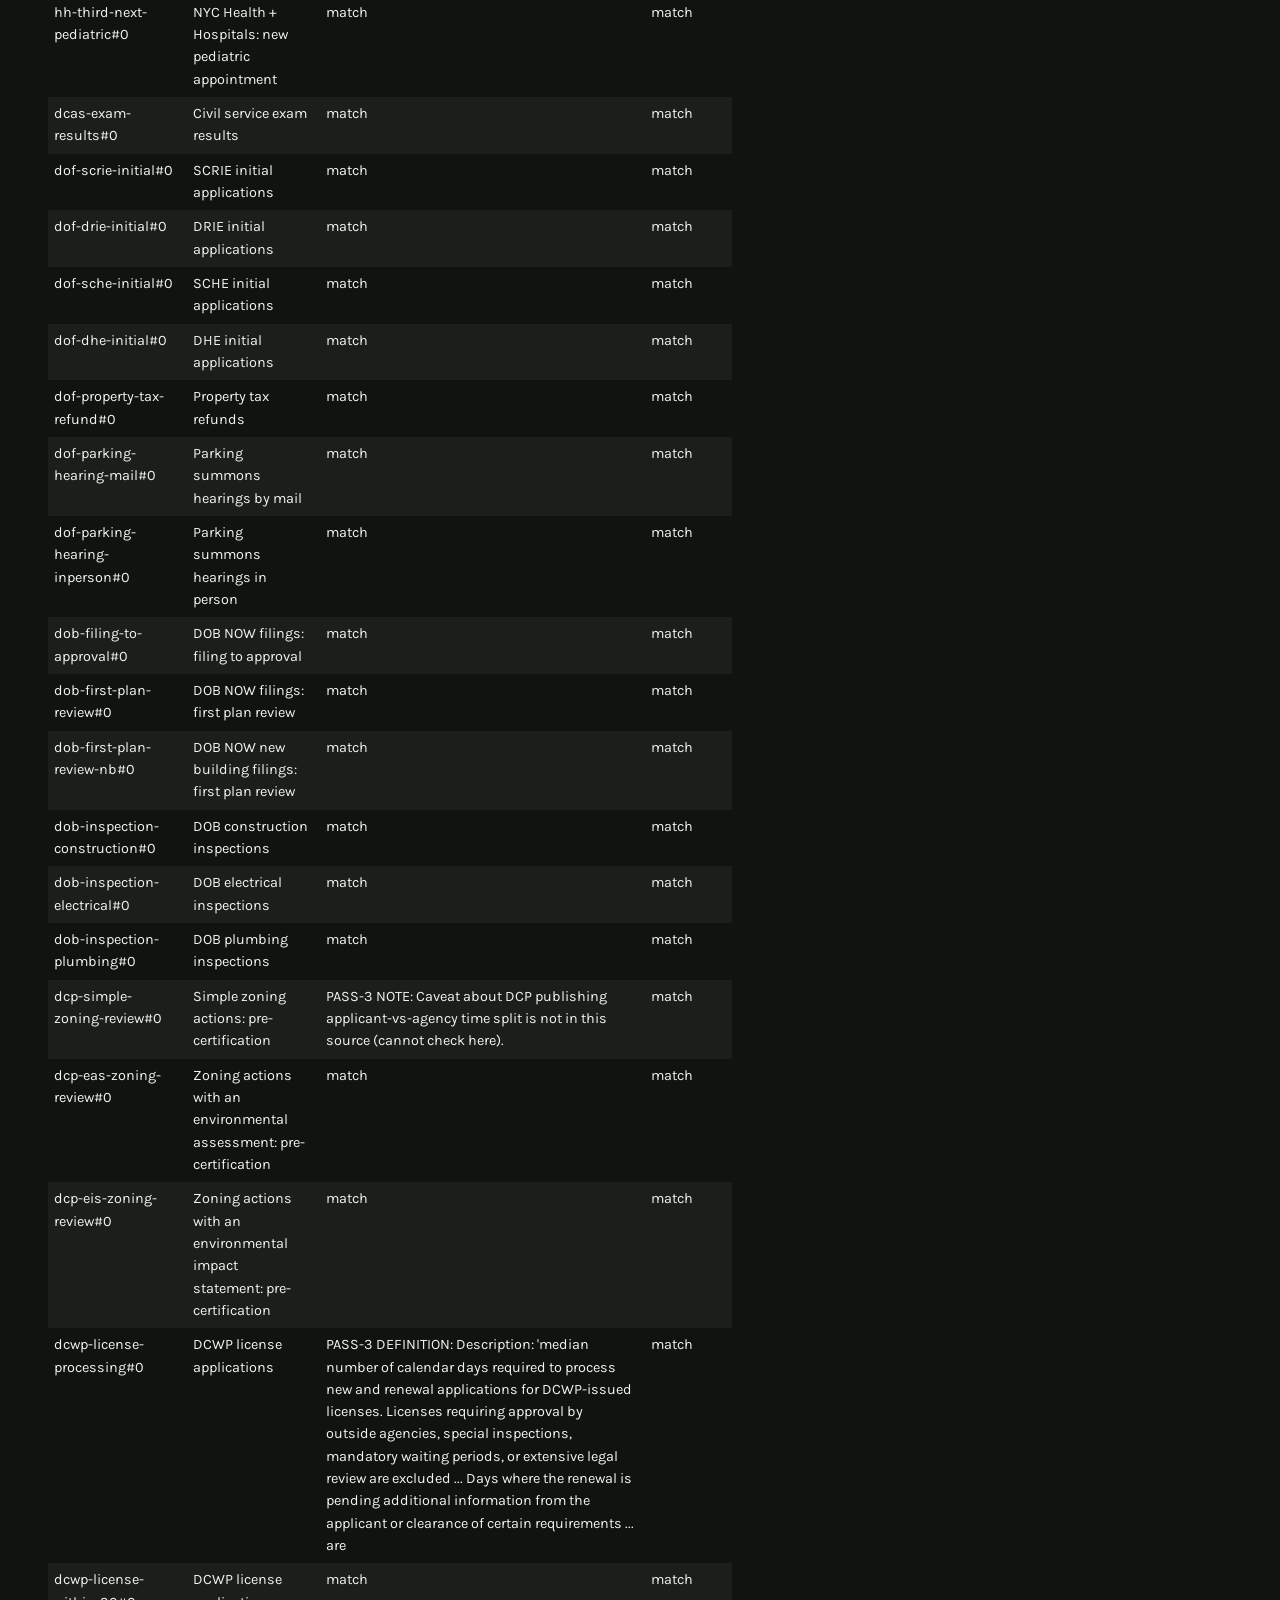
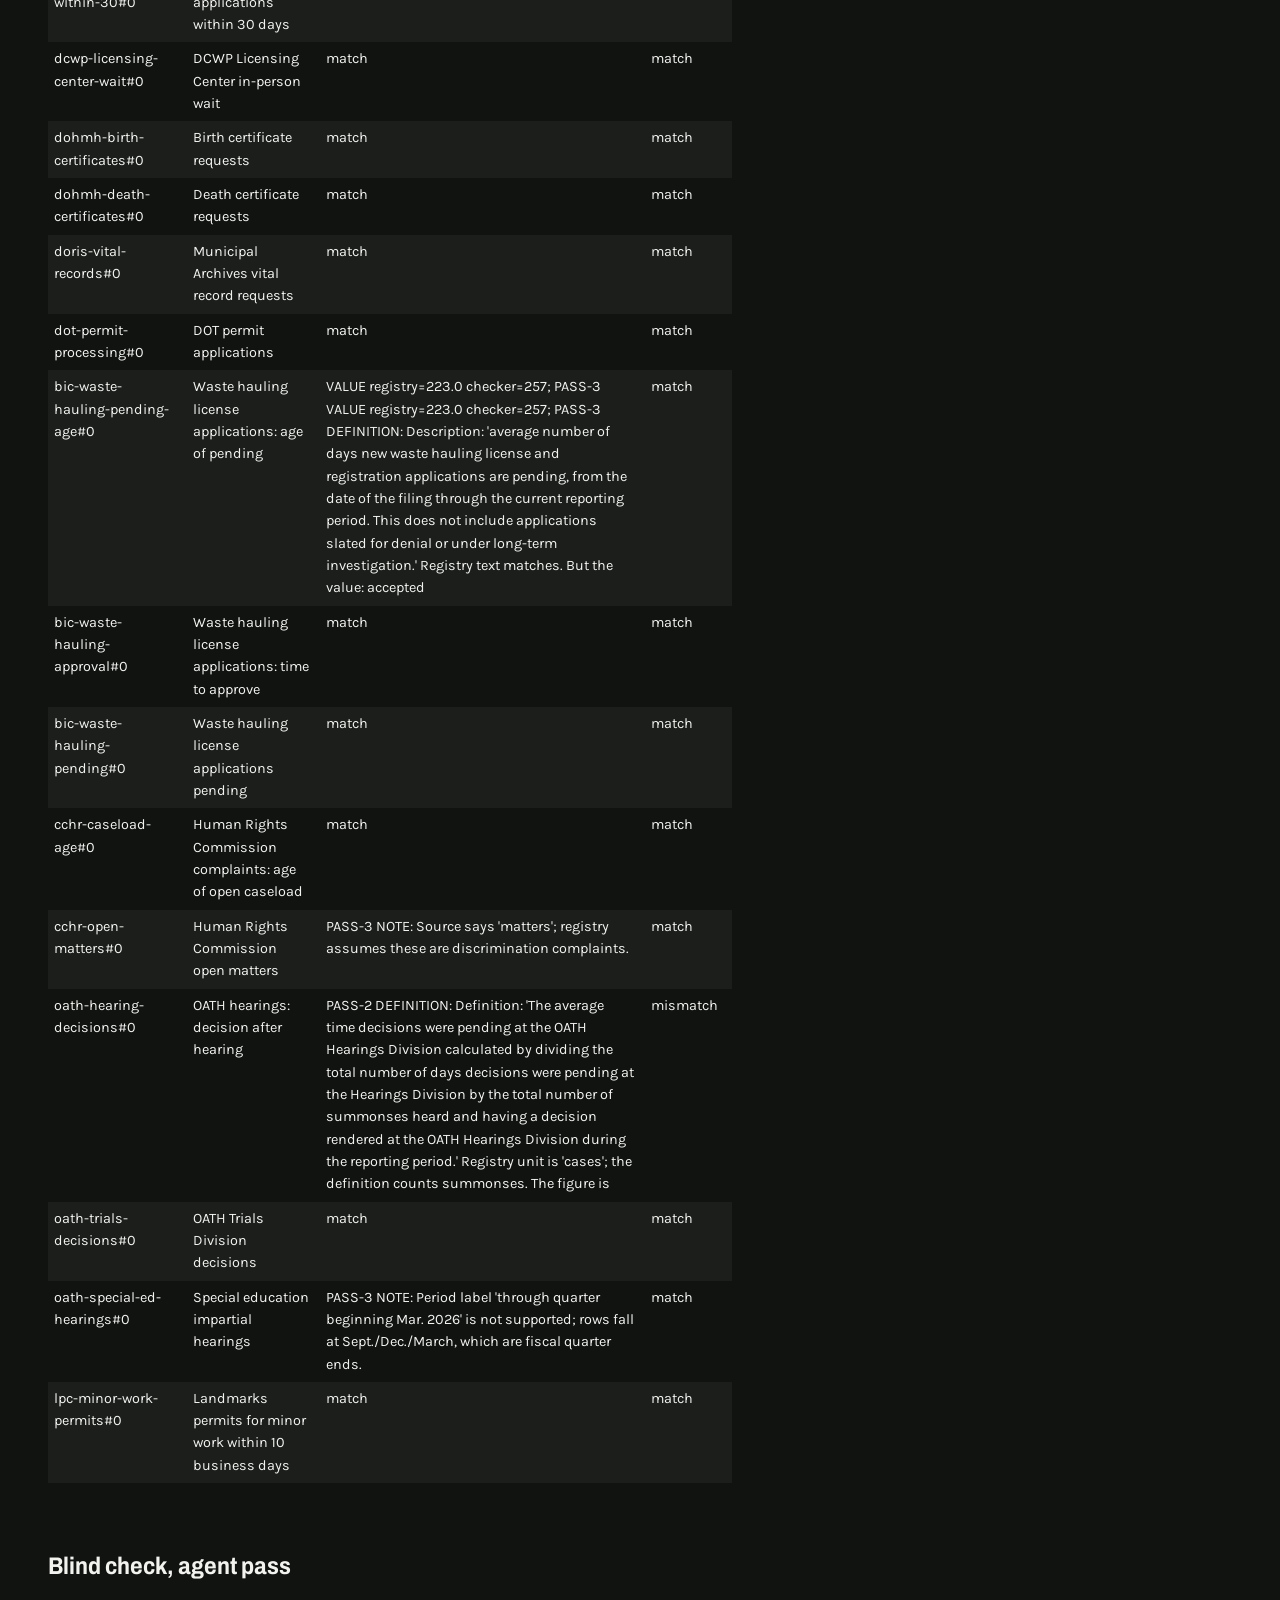
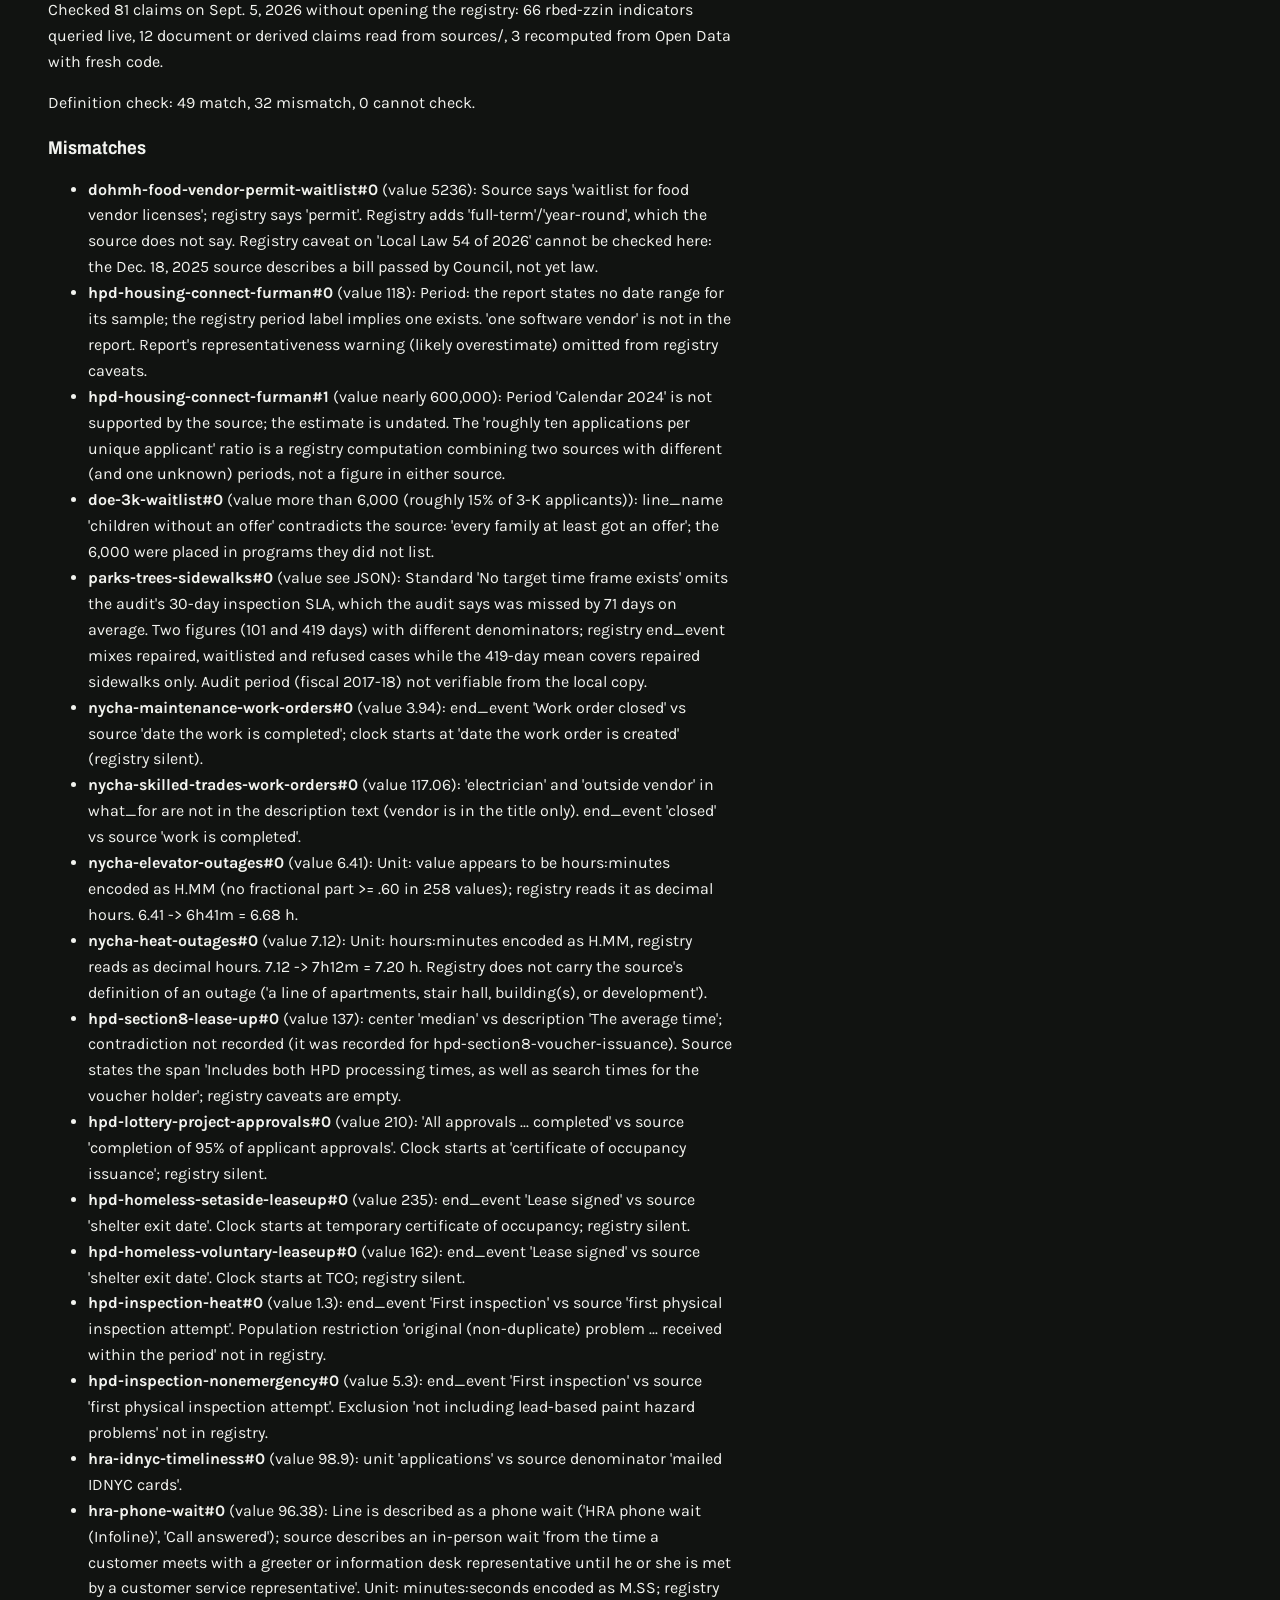
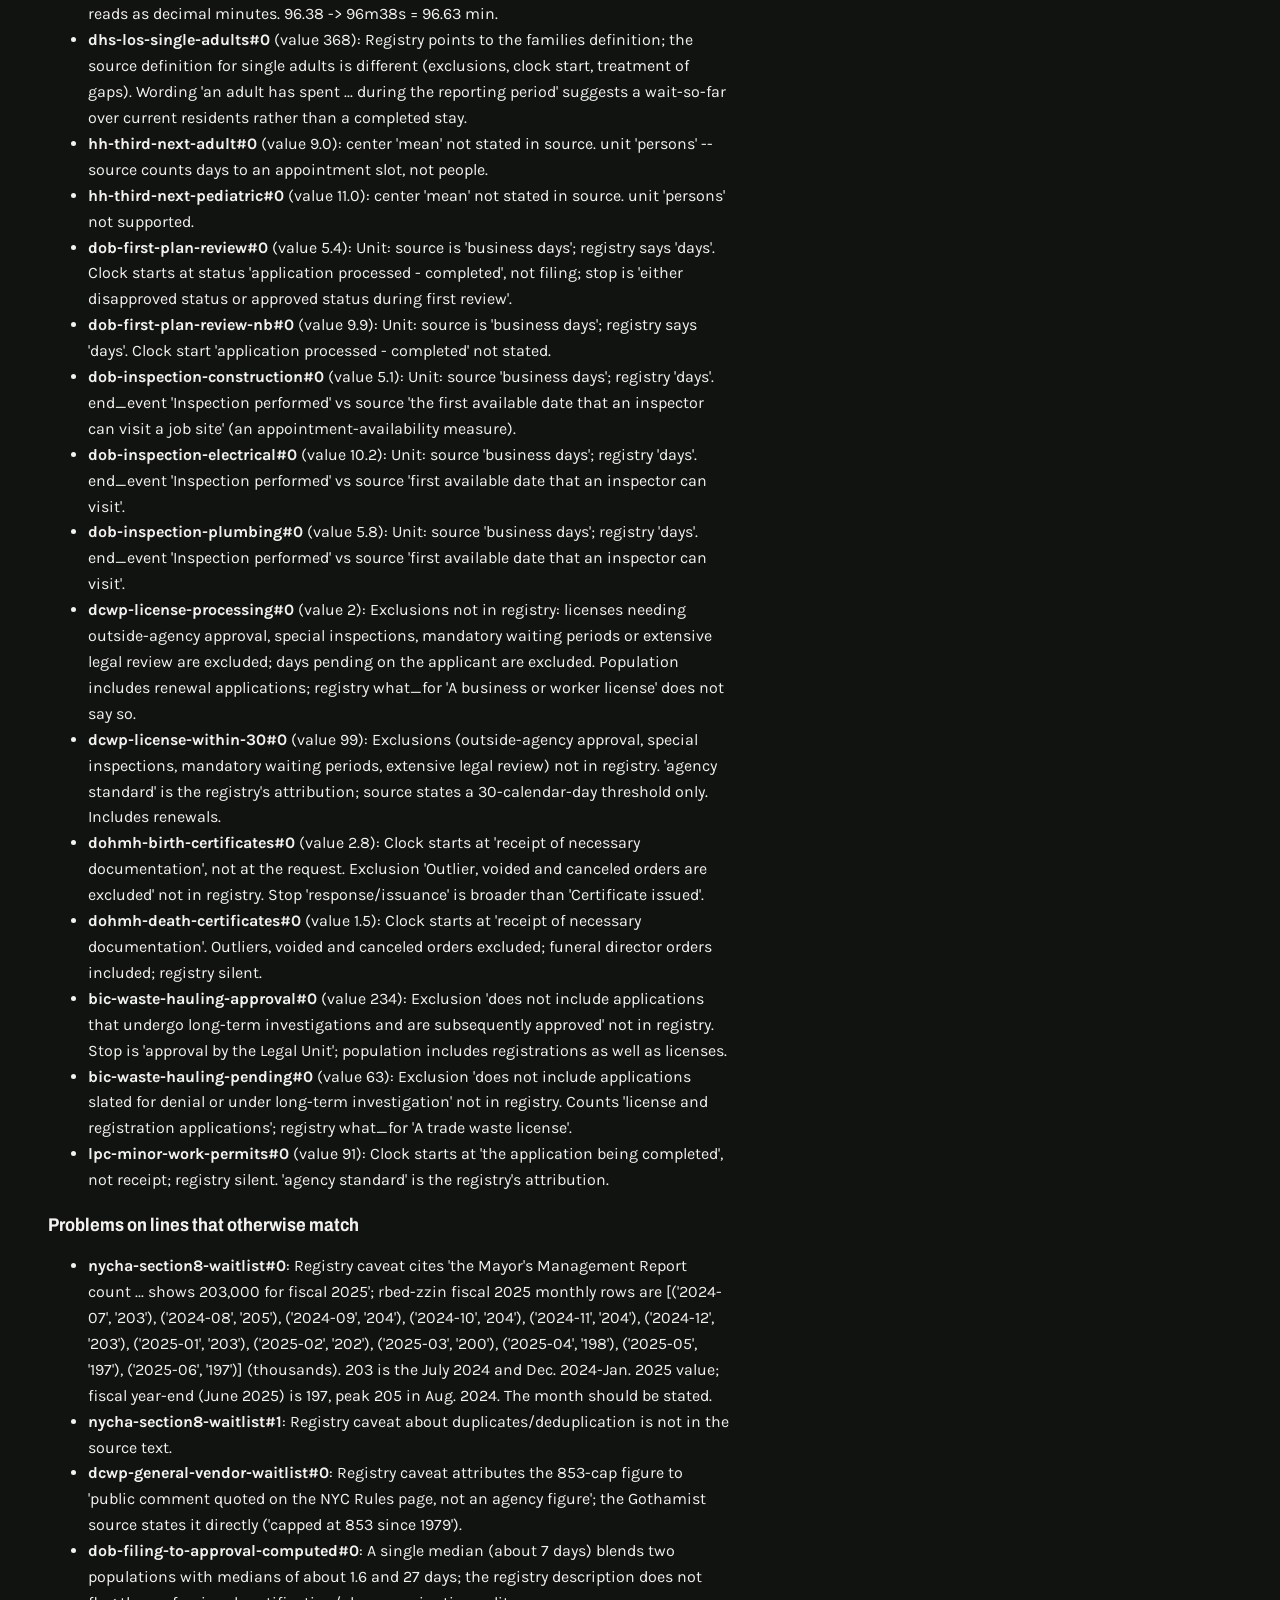
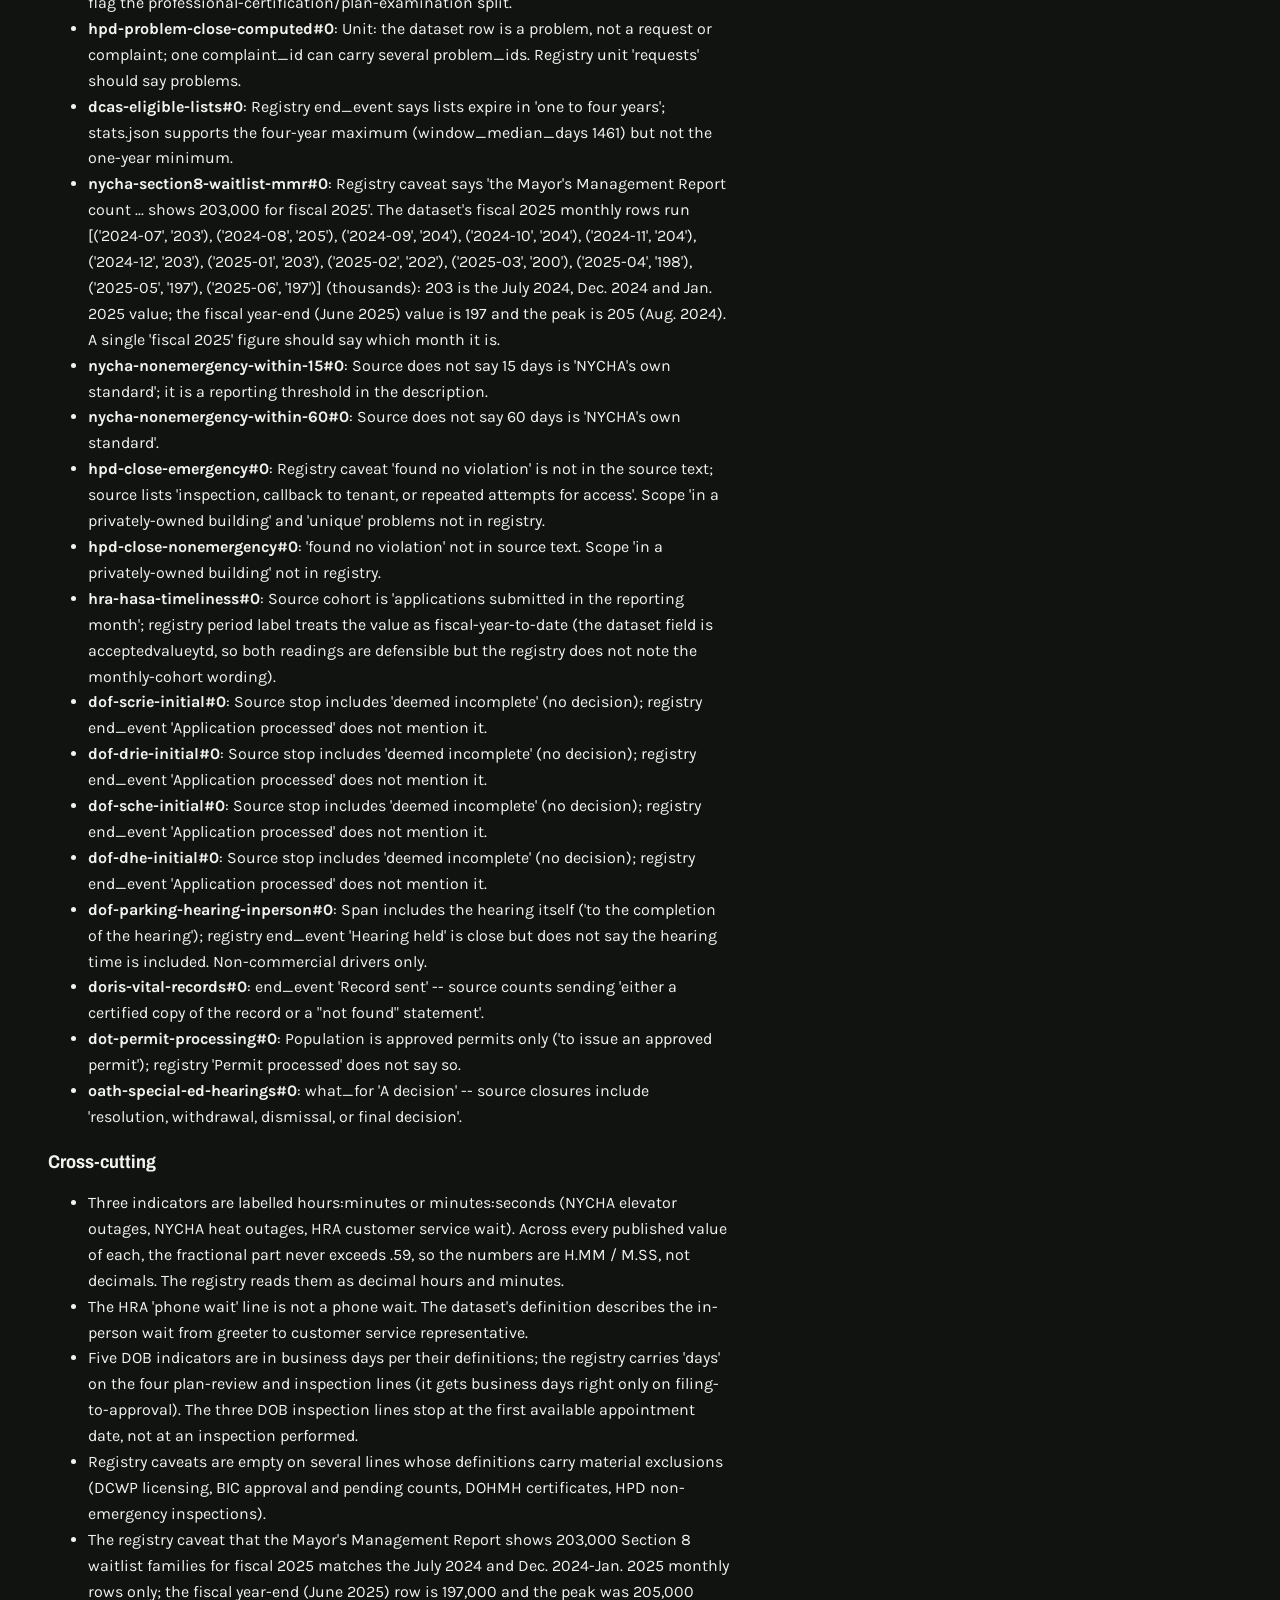
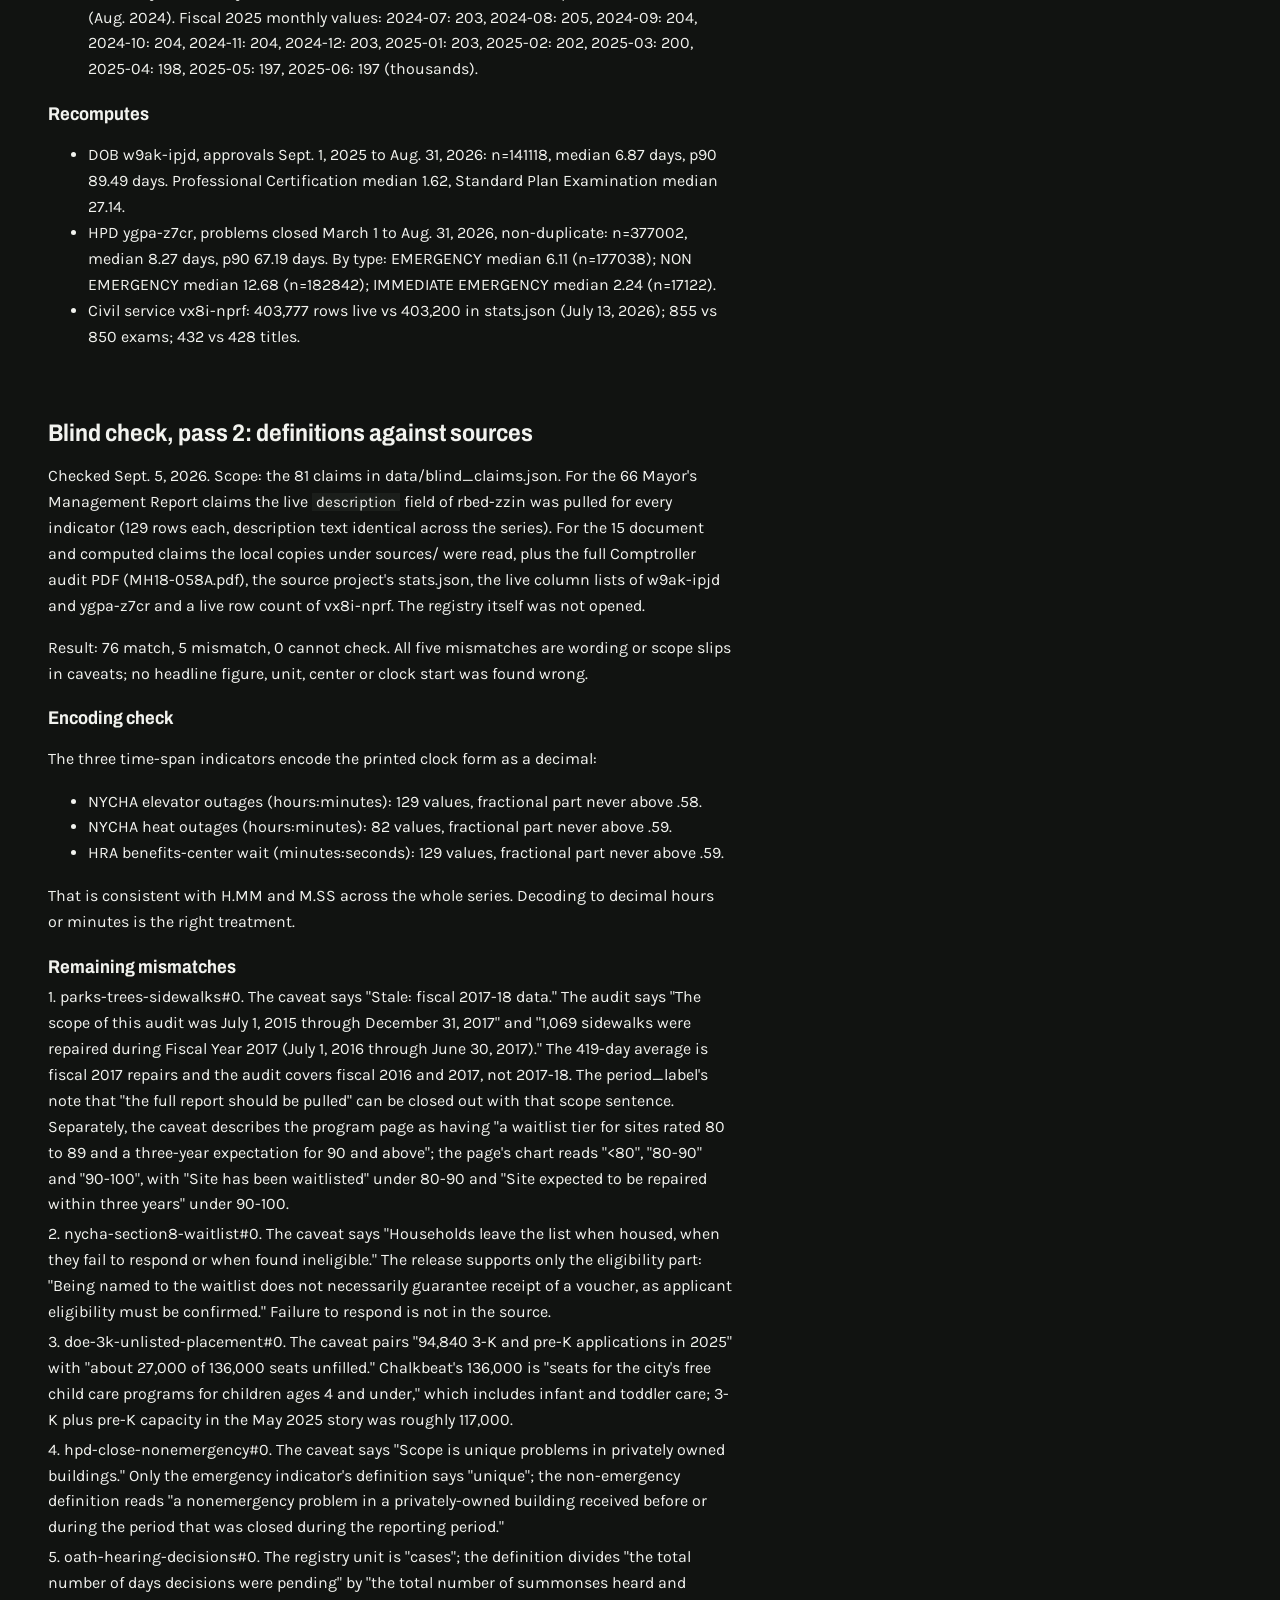
==== commit 8f569a9a: "Move to house style v5 on black: one-clock opening chart, measure waffle, longest waits Opening now " ====
--- a/checks.html
+++ b/checks.html
@@ -6,28 +6,30 @@
 <title>Fact-checking record · The Waiting City</title>
 <link rel="preconnect" href="https://fonts.googleapis.com">
 <link rel="preconnect" href="https://fonts.gstatic.com" crossorigin>
-<link href="https://fonts.googleapis.com/css2?family=Archivo:wght@400;500;600;700&family=Karla:wght@400;500;600;700&display=swap" rel="stylesheet">
+<link href="https://fonts.googleapis.com/css2?family=Archivo:wdth,wght@62..125,400..900&family=Karla:wght@400;500;600;700&display=swap" rel="stylesheet">
 <link rel="stylesheet" href="house.css">
 <style>
-:root{--ink3:#7a4f2f}
-.doc{max-width:78ch;padding:18px 26px 40px}
-.doc h2{font-family:var(--display);font-size:1.5rem;letter-spacing:-.02em;margin:26px 0 8px;line-height:1.15}
-.doc h3{font-family:var(--display);font-size:1.15rem;margin:22px 0 6px}
-.doc h4{font-size:var(--t-micro);letter-spacing:.16em;text-transform:uppercase;color:var(--ink2);font-weight:700;margin:18px 0 6px}
+:root{--accent:var(--lilac)}
+.doc{max-width:78ch;padding:18px clamp(16px,4vw,48px) 40px}
+.doc h2{font-size:1.5rem;margin:30px 0 8px;line-height:1.15}
+.doc h3{font-size:1.15rem;margin:22px 0 6px}
+.doc h4,.doc h5{font-size:15px;font-weight:700;color:var(--fg);margin:18px 0 6px}
 .doc p,.doc li{font-size:1rem;line-height:1.62}
 .doc p.num{margin:4px 0}
-.doc code{font-family:ui-monospace,Menlo,monospace;font-size:.88em;background:var(--paper2);padding:0 4px}
+.doc strong{color:var(--fg)}
+.doc code{font-family:inherit;font-size:.95em;background:var(--bg2);color:var(--fg);padding:0 4px}
 .doc .tw{overflow-x:auto;margin:10px 0 16px}
 .doc table{border-collapse:collapse;font-size:.9rem;min-width:100%}
-.doc th{font-size:var(--t-micro);letter-spacing:.14em;text-transform:uppercase;font-weight:700;color:var(--ink2);text-align:left;padding:6px 10px 6px 0;border-bottom:1px solid var(--ink);vertical-align:bottom}
-.doc td{padding:6px 10px 6px 0;border-bottom:1px solid var(--hair2);vertical-align:top}
-hr.rule{border:0;border-top:1px solid var(--ink);margin:36px 0 10px}
+.doc th{font-size:var(--t-small);font-weight:700;color:var(--fg2);text-align:left;padding:6px 10px 6px 6px;vertical-align:bottom}
+.doc td{padding:6px 10px 6px 6px;vertical-align:top}
+.doc tr:nth-child(even) td{background:var(--bg2)}
+hr.rule{border:0;margin:40px 0 0}
 </style>
 </head>
 <body>
 <div class="sheet">
   <div class="strip"><span><a href="index.html">The Waiting City</a> · Fact-checking record</span><span>Registry built Sept. 17, 2026 · <a href="methodology.html">Methodology</a> · <a href="checks.html">Checks</a> · <a href="gaps.html">Gaps</a></span></div>
-  <div class="head" style="padding-right:26px"><h1>Fact-checking record</h1></div>
+  <div class="head"><h1>Fact-checking record</h1></div>
   <div class="doc"><h2>Blind check report</h2>
 <p>Pass 1 (values and definitions) ran against the registry as built at about 14:00 ET on Sept. 5, 2026, with the checker blind to every registry value. It found 32 definition mismatches and about 20 further notes (data/blind_check_agent_summary.md); every one was then addressed in data/mmr_lines.json and data/queues_manual.json and the registry rebuilt. Pass 2 re-checked the corrected descriptions against the sources (data/blind_check_pass2_summary.md): 76 match, 5 caveat-wording issues, all corrected. Pass 3 was a fresh checker barred from the registry and from both earlier check files (data/blind_check_pass3_summary.md): values agreed on every figure; 4 definition mismatches and 33 notes, all addressed in the rebuild at about 17:15 ET, including a switch to the month value (dataset field acceptedvalue) for point-in-time counts, which the fiscal-year-to-date field had been averaging. Source-internal defects the passes surfaced are listed in data/source_issues.md. Pass 2 and 3 notes shown below describe the registry text as it stood before each fix.</p>
 <h3>Update, Sept. 17, 2026: the fiscal 2026 Mayor's Management Report</h3>
--- a/house.css
+++ b/house.css
@@ -1,239 +1,231 @@
-/* Vendored from ~/Experiments/house-style/house.css on 2026-09-05. Do not edit here; edit the canonical file and recopy. */
 /* ============================================================
-   HOUSE SYSTEM — muted riso
-   Josh Greenman personal projects. Load this first, then a small
-   per-project block that may override --ink3 and nothing else.
-
-   Fonts (add to <head>):
-   <link href="https://fonts.googleapis.com/css2?family=Archivo:wght@400;500;600;700&family=Karla:wght@400;500;600;700&display=swap" rel="stylesheet">
+   HOUSE SYSTEM v5 — black
+   Josh Greenman personal projects. Adopted 2026-09-23, replacing
+   "muted riso" (kept as house-v4-muted-riso.css), which Josh called drab.
+
+   Fonts (add to <head>; Archivo needs the width axis):
+   <link href="https://fonts.googleapis.com/css2?family=Archivo:wdth,wght@62..125,400..900&family=Karla:wght@400;500;600;700&display=swap" rel="stylesheet">
+
+   THE PAGE OPENS THE SAME WAY EVERY TIME, AND THEN IT DOESN'T:
+     1. a quiet top line: source on the left, date range on the right
+     2. h1: the project's name, modest size
+     3. .finding: one plain sentence saying the main thing. Not a slogan.
+     4. .lede: a short paragraph with the counts written into sentences
+     5. the project's own chart, built from its data, before any tabs
+   After that, anything goes: sections can switch ground (.g-paper,
+   .g-ink with --band), and graphics can use as many of the eight inks
+   as the data needs.
 
    RULES, so this stays itself:
-   - No rounded corners. No box shadows. No gradients. No glass.
-   - No stat cards with huge numbers. Counts are stated flat and small.
-   - No display word plus italic accent word in a warm colour.
-   - No emoji as iconography. No pastel pill badges.
-   - Colour carries meaning only: category, series, state. Never decoration,
-     with the single exception of the header mark.
-   - Type sizes come from the scale below. Do not invent new ones.
+   - Black ground by default. Paper and colour bands are per-section options.
+   - No letterspaced all-caps labels. Labels are sentence case.
+   - No stat tiles with giant numbers. Counts go into sentences.
+   - No display word plus italic accent word in a colour.
+   - No rounded corners, box shadows, gradients or glass.
+   - No emoji as icons, no pill badges with rounded ends.
+   - No monospace, glow or status-light "console" touches. Black here is
+     a printed-poster black, not a terminal.
+   - Colour carries meaning (category, series, state) and may be generous
+     inside graphics. Text stays white or grey.
+   - The headline is not oversold: h1 is the name, .finding is plain.
+
+   Charts drawn in canvas or SVG must read colours from these tokens, not
+   hard-coded hex, so they survive a ground change. Read them with:
+     const s=getComputedStyle(el), t=n=>s.getPropertyValue('--'+n).trim();
+   On black, overlapping marks use 'screen' blending; on paper, 'multiply'
+   (the --blend token says which).
    ============================================================ */
 
-:root{
-  /* Pale neutral stock with the faintest green cast. Deliberately NOT warm
-     cream with a terracotta accent — that combination is Anthropic's own
-     brand palette and reading as "made by a chatbot" is the one thing this
-     system must not do. The ground stays quiet; the inks carry the colour. */
-  --paper:#eceee9;
-  --paper2:#e1e4de;
-  --ink:#1b1e1c;
-  --ink2:#5c625d;
-  --hair:#c7ccc5;
-  --hair2:#d8dcd6;
-
-  /* Five spot inks, used semantically and never decoratively. A project may
-     re-pick --ink3 only. Enough hues that a page reads multicoloured rather
-     than tinted, but all held to the same low chroma so it stays calm. */
-  --ink1:#2d4a86;   /* indigo   — primary category, active state */
-  --ink2c:#4a6b52;  /* moss     — secondary category, bars */
-  --ink3:#8a4a6b;   /* plum     — tertiary / accent, project-overridable */
-  --ink4:#b07326;   /* amber    — emphasis, warnings, highlighted values */
-  --ink5:#2b6f75;   /* teal     — fourth category */
+:root,.g-black{
+  --bg:#111311; --bg2:#1b1e1b; --fg:#f2f3ef; --fg2:#a2a8a1;
+  --line:#3a3f3a; --line2:#262a26; --grid:rgba(255,255,255,.13); --blend:screen;
+  --cobalt:#5b86ff; --vermilion:#ff6a45; --sun:#ffd23f; --mint:#3fd68f;
+  --rose:#ff6fae; --cyan:#3cc8d8; --orange:#ff9f2e; --lilac:#b79bff;
+  --accent:var(--cobalt);   /* the project's lead ink; override per project */
+}
+.g-paper{
+  --bg:#f4f5f2; --bg2:#e7e9e4; --fg:#121412; --fg2:#5a5f5a;
+  --line:#c3c8c1; --line2:#d8dcd6; --grid:rgba(18,20,18,.11); --blend:multiply;
+  --cobalt:#1f4fd6; --vermilion:#d8401f; --sun:#b98d00; --mint:#13925a;
+  --rose:#d23a7e; --cyan:#0f8a99; --orange:#cc6a00; --lilac:#6c4fd0;
+}
+.g-ink{ /* a full colour band; set --band on the element */
+  --bg:var(--band,#ffd23f); --bg2:rgba(0,0,0,.06); --fg:#121412; --fg2:#3d3a2c;
+  --line:rgba(18,20,18,.35); --line2:rgba(18,20,18,.18); --grid:rgba(18,20,18,.16); --blend:multiply;
+  --cobalt:#1c3fae; --vermilion:#b8321a; --sun:#121412; --mint:#0d6e43;
+  --rose:#a92363; --cyan:#0b6874; --orange:#8f4a00; --lilac:#4f36a8;
+}
+/* Legacy names from v4, mapped so older page code keeps working. */
+:root,.g-black,.g-paper,.g-ink{
+  --paper:var(--bg); --paper2:var(--bg2); --ink:var(--fg); --ink2:var(--fg2);
+  --hair:var(--line); --hair2:var(--line2);
+  --ink1:var(--cobalt); --ink2c:var(--mint); --ink3:var(--accent); --ink4:var(--sun); --ink5:var(--cyan);
 
   --sans:'Karla',system-ui,-apple-system,sans-serif;
   --display:'Archivo',system-ui,sans-serif;
-
-  /* type scale — five sizes, no more */
-  --t-micro:9.5px;   /* eyebrow, label, meta */
-  --t-small:10px;    /* strip, tab, footer */
-  --t-body:1.02rem;
-  --t-rec:1.04rem;   /* record title */
-  --t-h1:clamp(1.7rem,3.6vw,2.5rem);
-}
+  /* type scale */
+  --t-micro:13px;   /* meta, axis, footnote */
+  --t-small:14px;   /* labels, tabs, captions */
+  --t-body:17px;
+  --t-rec:1.12rem;
+  --t-find:clamp(1.2rem,1.9vw,1.55rem);
+  --t-h1:clamp(1.9rem,3.2vw,2.6rem);
+}
+:root{color-scheme:dark}
+.g-paper,.g-ink{color-scheme:light}
 
 *{box-sizing:border-box}
 html,body{margin:0;padding:0}
-body{
-  background:var(--paper);color:var(--ink);
-  font-family:var(--sans);font-size:16px;line-height:1.55;
-  -webkit-font-smoothing:antialiased;
-}
-a{color:var(--ink1)}
+body{background:var(--bg);color:var(--fg);font-family:var(--sans);font-size:var(--t-body);line-height:1.55;-webkit-font-smoothing:antialiased}
+a{color:var(--fg);text-decoration-color:var(--fg2);text-underline-offset:2px}
+a:hover{text-decoration-color:var(--fg)}
 button{font-family:inherit}
+:focus-visible{outline:2px solid var(--sun);outline-offset:2px}
+.g-black,.g-paper,.g-ink{background:var(--bg);color:var(--fg)}
 
 /* ---------- shell ---------- */
-.sheet{max-width:1400px;margin:0 auto;background:var(--paper);position:relative}
+.sheet{max-width:1400px;margin:0 auto;position:relative}
+.sec{padding:34px clamp(16px,4vw,48px)}
 .strip{
-  background:var(--paper2);border-bottom:1px solid var(--hair);
-  padding:8px 26px;display:flex;justify-content:space-between;gap:14px;flex-wrap:wrap;
-  font-size:var(--t-small);letter-spacing:.17em;text-transform:uppercase;
-  font-weight:700;color:var(--ink2);
-}
-.strip a{color:var(--ink2);text-decoration:none;border-bottom:1px solid var(--hair)}
-.strip a:hover{color:var(--ink)}
-
-/* ---------- header, with a per-project mark ----------
-   Every project has its own mark in .hmark, a risograph-style screenprint
-   generated for the subject and knocked out to transparency: contour lines
-   for place names, a flock crossing a flight path for bird strikes, struck
-   crates for import refusals, umbrellas for lost property. It is the one
-   place decoration is allowed, and it must say something about the subject.
-   Never a plain circle used as generic ornament.                        */
-/* The mark is taken out of flow and the header reserves room for it with
-   padding. Do not put it in the grid: a row-spanning item stretches the rows
-   and the title floats away from the paragraph beneath it. */
-.head{
-  position:relative;overflow:hidden;
-  padding:26px calc(clamp(150px,22vw,290px) + 52px) 20px 26px;
-}
-.hmark{
-  position:absolute;right:26px;top:26px;
-  width:clamp(150px,22vw,290px);pointer-events:none;
-}
-.hmark svg,.hmark img{width:100%;height:auto;max-height:150px;object-fit:contain;overflow:visible;display:block}
-.hmark svg{mix-blend-mode:multiply}
-@media(max-width:900px){
-  .head{padding-right:26px}
-  .hmark{display:none}
-}
-h1{
-  font-family:var(--display);font-weight:700;margin:0;
-  font-size:var(--t-h1);line-height:1.02;letter-spacing:-.02em;position:relative;z-index:2;
-}
-.sub{position:relative;z-index:2;margin:9px 0 0;max-width:64ch;
-  font-size:var(--t-body);line-height:1.55;color:#333834}
-.src{position:relative;z-index:2;margin:13px 0 0;font-size:var(--t-small);
-  letter-spacing:.13em;text-transform:uppercase;font-weight:700;color:var(--ink2)}
-.src a{color:var(--ink2)}
-
-/* ---------- counts: flat, small, never a card ----------
-   Cells are equal width and equal height, so labels that wrap to two lines
-   do not knock the row out of alignment. Keep labels to three words.
-   Always precede the strip with .capline saying what period it covers —
-   a bare number with no period attached is not a fact.                   */
-.capline{
-  padding:9px 26px;border-top:1px solid var(--ink);background:var(--paper2);
-  font-size:var(--t-micro);letter-spacing:.14em;text-transform:uppercase;
-  font-weight:700;color:var(--ink2);
-}
-.capline b{color:var(--ink);font-weight:700}
-.capline + .counts{border-top:1px solid var(--hair)}
-.counts{display:flex;flex-wrap:wrap;border-top:1px solid var(--ink);border-bottom:1px solid var(--hair)}
-.counts div{
-  flex:1 1 168px;padding:13px 20px 14px;border-right:1px solid var(--hair);
-  display:flex;flex-direction:column;gap:6px;min-height:76px;
-}
-.counts div:last-child{border-right:0}
-.counts b{display:block;font-family:var(--display);font-weight:600;font-size:1.45rem;
-  line-height:1;letter-spacing:-.02em;font-variant-numeric:tabular-nums}
-.counts span{font-size:var(--t-micro);letter-spacing:.12em;text-transform:uppercase;
-  font-weight:700;color:var(--ink2);line-height:1.35;max-width:20ch;text-wrap:balance}
+  padding:14px clamp(16px,4vw,48px) 0;display:flex;justify-content:space-between;gap:6px 16px;flex-wrap:wrap;
+  font-size:var(--t-small);color:var(--fg2);
+}
+.strip a{color:var(--fg2)}
+.strip a:hover{color:var(--fg)}
+
+/* ---------- opening ---------- */
+.head{position:relative;padding:30px clamp(16px,4vw,48px) 6px}
+.hmark{display:none} /* v4 corner marks were made for paper; the opening chart replaces them */
+h1{font-family:var(--display);font-variation-settings:'wdth' 88;font-weight:700;margin:0;
+  font-size:var(--t-h1);line-height:1.05;letter-spacing:-.012em}
+.finding{font-family:var(--display);font-variation-settings:'wdth' 88;font-weight:400;font-size:var(--t-find);
+  line-height:1.3;margin:12px 0 0;max-width:40ch;text-wrap:pretty}
+.sub,.lede{margin:16px 0 0;max-width:62ch;font-size:var(--t-body);line-height:1.55;color:var(--fg2)}
+.sub b,.lede b{color:var(--fg);font-weight:700}
+.src{margin:14px 0 0;font-size:var(--t-small);color:var(--fg2)}
+.src a{color:var(--fg2)}
+
+/* ---------- figures ---------- */
+.fig{padding:26px clamp(16px,4vw,48px) 8px}
+.figcap{display:flex;justify-content:space-between;flex-wrap:wrap;gap:6px 20px;font-size:var(--t-small);color:var(--fg2);margin:0 0 8px}
+.figcap b{color:var(--fg)}
+.key{display:inline-flex;align-items:center;gap:6px;margin-right:12px;white-space:nowrap;font-size:var(--t-small)}
+.key i{width:10px;height:10px;display:inline-block}
+.readout{font-size:15px;min-height:1.6em;margin-top:8px;font-variant-numeric:tabular-nums}
+.readout b{color:var(--sun)}
+canvas{display:block;max-width:100%}
+.split{display:grid;grid-template-columns:minmax(0,1fr) minmax(0,1fr);gap:28px 44px}
+@media(max-width:760px){.split{grid-template-columns:1fr}}
+.pair{display:grid;grid-template-columns:1fr 1fr;gap:18px}
+@media(max-width:560px){.pair{grid-template-columns:1fr}}
+h2{font-family:var(--display);font-variation-settings:'wdth' 88;font-weight:700;font-size:1.6rem;line-height:1.12;margin:0 0 6px}
+h3{font-family:var(--display);font-variation-settings:'wdth' 88;font-weight:700;font-size:1.35rem;line-height:1.15;margin:0 0 4px}
+h4{font-size:15px;font-weight:700;margin:0 0 6px}
+.aside{font-size:15px;color:var(--fg2);margin:0 0 16px;max-width:62ch}
+/* heat grid: set background per cell from a ramp between --bg and an ink */
+.heat{display:grid;gap:2px;font-size:var(--t-micro)}
+.heat .h{color:var(--fg2);text-align:center}
+.heat .n{padding-right:8px;white-space:nowrap;overflow:hidden;text-overflow:ellipsis;font-weight:600;align-self:center}
+.heat .c{min-height:14px;display:block}
+/* one square per item */
+.waffle{display:grid;grid-template-columns:repeat(11,1fr);gap:3px;max-width:280px}
+.waffle i{aspect-ratio:1;display:block}
+.legend{display:flex;flex-wrap:wrap;gap:6px 16px;font-size:var(--t-small);margin-top:12px}
+/* keyed list */
+.list .row{display:grid;grid-template-columns:14px minmax(0,1fr) auto;gap:12px;align-items:baseline;padding:9px 0;border-top:1.5px solid var(--fg)}
+.list .row:last-child{border-bottom:1.5px solid var(--fg)}
+.list .sw{width:12px;height:12px;display:block;align-self:center}
+.list .nm{font-family:var(--display);font-variation-settings:'wdth' 80;font-weight:650;font-size:var(--t-rec);line-height:1.15}
+.list .sub{display:block;margin:2px 0 0;font-size:var(--t-small);color:var(--fg2)}
+.list .num{font-family:var(--display);font-variation-settings:'wdth' 80;font-weight:600;font-variant-numeric:tabular-nums;text-align:right}
+
+/* ---------- counts: legacy row, kept quiet. Prefer writing counts into .lede ---------- */
+.capline{padding:10px clamp(16px,4vw,48px) 0;font-size:var(--t-small);color:var(--fg2)}
+.capline b{color:var(--fg);font-weight:700}
+.counts{display:flex;flex-wrap:wrap;gap:4px 28px;padding:8px clamp(16px,4vw,48px) 14px}
+.counts div{display:flex;align-items:baseline;gap:7px}
+.counts b{font-family:var(--display);font-variation-settings:'wdth' 88;font-weight:600;font-size:1.05rem;font-variant-numeric:tabular-nums}
+.counts span{font-size:var(--t-small);color:var(--fg2)}
 
 /* ---------- tabs ---------- */
-.tabs{display:flex;flex-wrap:wrap;border-bottom:1px solid var(--hair);background:var(--paper)}
-.tabs button{
-  font-size:var(--t-small);letter-spacing:.15em;text-transform:uppercase;font-weight:700;
-  background:none;border:0;border-right:1px solid var(--hair);color:var(--ink2);
-  padding:11px 16px;cursor:pointer;
-}
-.tabs button:hover{color:var(--ink)}
-.tabs button.on{background:var(--ink1);color:var(--paper)}
+.tabs{display:flex;flex-wrap:wrap;gap:0;padding:0 clamp(16px,4vw,48px);border-bottom:1px solid var(--line);margin-top:10px}
+.tabs button{font-size:15px;font-weight:600;background:none;border:0;border-bottom:3px solid transparent;
+  color:var(--fg2);padding:11px 14px 9px;cursor:pointer;margin-bottom:-1px}
+.tabs button:hover{color:var(--fg)}
+.tabs button.on{color:var(--fg);border-bottom-color:var(--accent)}
 
 /* ---------- controls ---------- */
-.controls{display:flex;gap:9px;flex-wrap:wrap;align-items:center;
-  padding:13px 26px;border-bottom:1px solid var(--hair)}
+.controls{display:flex;gap:9px;flex-wrap:wrap;align-items:center;padding:14px clamp(16px,4vw,48px);border-bottom:1px solid var(--line2)}
 input[type=search],input[type=text]{
-  flex:1 1 260px;min-width:190px;font-family:var(--sans);font-size:14.5px;font-weight:500;
-  padding:10px 13px;border:1px solid var(--ink);background:#fff;color:var(--ink);border-radius:0;outline:none;
-}
-input[type=search]:focus,input[type=text]:focus{box-shadow:inset 0 0 0 2px var(--ink3)}
-select{
-  font-family:var(--sans);font-size:10.5px;font-weight:700;letter-spacing:.1em;text-transform:uppercase;
-  padding:10px 9px;border:1px solid var(--ink);background:#fff;color:var(--ink);border-radius:0;
-}
-.chip{
-  font-size:var(--t-small);letter-spacing:.11em;text-transform:uppercase;font-weight:700;
-  padding:7px 11px;border:1px solid var(--hair);background:transparent;color:var(--ink2);
-  cursor:pointer;border-radius:0;
-}
-.chip:hover{border-color:var(--ink);color:var(--ink)}
-.chip[aria-pressed=true]{background:var(--ink);color:var(--paper);border-color:var(--ink)}
+  flex:1 1 260px;min-width:0;font-family:var(--sans);font-size:15px;font-weight:500;
+  padding:10px 13px;border:1px solid var(--line);background:var(--bg2);color:var(--fg);border-radius:0;outline:none}
+input[type=search]:focus,input[type=text]:focus{border-color:var(--fg)}
+input::placeholder{color:var(--fg2)}
+select{font-family:var(--sans);font-size:14px;font-weight:600;padding:10px 9px;border:1px solid var(--line);
+  background:var(--bg2);color:var(--fg);border-radius:0}
+.chip{font-size:var(--t-small);font-weight:600;padding:7px 11px;border:1px solid var(--line);background:transparent;
+  color:var(--fg2);cursor:pointer;border-radius:0}
+.chip:hover{border-color:var(--fg);color:var(--fg)}
+.chip[aria-pressed=true]{background:var(--fg);color:var(--bg);border-color:var(--fg)}
 
 /* ---------- panels and columns ---------- */
 .cols{display:grid;grid-template-columns:1.08fr 1fr}
 @media(max-width:900px){.cols{grid-template-columns:1fr}}
 .cols>.col{padding:0;min-width:0}
-.cols>.col:first-child{border-right:1px solid var(--hair)}
-.colhead{
-  display:flex;justify-content:space-between;align-items:center;gap:12px;
-  padding:9px 26px;border-bottom:1px solid var(--hair);
-  font-size:var(--t-micro);letter-spacing:.16em;text-transform:uppercase;
-  font-weight:700;color:var(--ink2);
-}
-.pad{padding:14px 26px 24px}
+.cols>.col:first-child{border-right:1px solid var(--line2)}
+@media(max-width:900px){.cols>.col:first-child{border-right:0}}
+.colhead{display:flex;justify-content:space-between;align-items:center;gap:12px;
+  padding:12px clamp(16px,4vw,48px) 8px;font-size:var(--t-small);font-weight:600;color:var(--fg2);border-bottom:1px solid var(--line2)}
+.pad{padding:16px clamp(16px,4vw,48px) 26px}
 
 /* ---------- records ---------- */
-.rec{
-  display:block;width:100%;text-align:left;background:none;border:0;
-  border-bottom:1px solid var(--hair);padding:11px 26px;cursor:pointer;
-  font-family:inherit;color:inherit;
-}
-.rec:hover{background:var(--paper2)}
-.rec.sel{background:var(--paper2);box-shadow:inset 4px 0 0 var(--ink1)}
-.rec b{font-family:var(--display);font-weight:600;font-size:var(--t-rec);display:block;
-  letter-spacing:-.012em;line-height:1.25}
-.rec .meta{font-style:normal;font-size:var(--t-micro);letter-spacing:.1em;text-transform:uppercase;
-  font-weight:700;color:var(--ink2);display:block;margin-top:3px}
-.pill{display:inline-block;padding:1px 7px;margin-right:7px;color:var(--paper);background:var(--ink2c)}
-.pill.c{background:var(--ink1)}
-.pill.o{background:var(--ink3);color:var(--ink)}
+.rec{display:block;width:100%;text-align:left;background:none;border:0;border-bottom:1px solid var(--line2);
+  padding:11px clamp(16px,4vw,48px);cursor:pointer;font-family:inherit;color:inherit}
+.rec:hover{background:var(--bg2)}
+.rec.sel{background:var(--bg2);box-shadow:inset 4px 0 0 var(--accent)}
+.rec b{font-family:var(--display);font-variation-settings:'wdth' 88;font-weight:600;font-size:var(--t-rec);display:block;line-height:1.25}
+.rec .meta{font-style:normal;font-size:var(--t-small);color:var(--fg2);display:block;margin-top:3px}
+.pill{display:inline-block;padding:0 6px;margin-right:7px;color:#111311;background:var(--mint);font-weight:700}
+.pill.c{background:var(--cobalt)}
+.pill.o{background:var(--accent)}
 
 /* ---------- bars ---------- */
 .brow{display:flex;align-items:center;gap:11px;padding:6px 0}
-.brow span{width:96px;font-size:.92rem;font-weight:600;flex:none}
-.brow i{height:12px;display:block;background:var(--ink2c);mix-blend-mode:multiply;opacity:.85}
-.brow u{text-decoration:none;font-family:var(--display);font-weight:600;margin-left:auto;
-  font-variant-numeric:tabular-nums;font-size:.92rem}
+.brow span{width:110px;font-size:.94rem;font-weight:600;flex:none}
+.brow i{height:12px;display:block;background:var(--accent)}
+.brow u{text-decoration:none;font-family:var(--display);font-weight:600;margin-left:auto;font-variant-numeric:tabular-nums;font-size:.94rem}
 
 /* ---------- tables ---------- */
-table.h{width:100%;border-collapse:collapse;font-size:.9rem}
-table.h th{font-size:var(--t-micro);letter-spacing:.14em;text-transform:uppercase;font-weight:700;
-  color:var(--ink2);text-align:left;padding:6px 10px 6px 0;border-bottom:1px solid var(--ink)}
-table.h td{padding:6px 10px 6px 0;border-bottom:1px solid var(--hair2)}
+table.h{width:100%;border-collapse:collapse;font-size:.94rem}
+table.h th{font-size:var(--t-small);font-weight:700;color:var(--fg2);text-align:left;padding:7px 10px 7px 0;border-bottom:1.5px solid var(--fg)}
+table.h td{padding:7px 10px 7px 0;border-bottom:1px solid var(--line2)}
 table.h td.n,table.h th.n{text-align:right;font-variant-numeric:tabular-nums}
 
 /* ---------- drawer for a single record ---------- */
 .drawer{position:fixed;inset:0;z-index:900;display:none}
 .drawer.open{display:block}
-.drawer .scrim{position:absolute;inset:0;background:rgba(34,31,26,.5)}
-.drawer .panel{position:absolute;top:0;right:0;height:100%;width:min(720px,100%);
-  background:var(--paper);border-left:1px solid var(--ink);overflow:auto}
-.drawer .dhead{position:sticky;top:0;background:var(--paper2);border-bottom:1px solid var(--ink);
-  padding:12px 22px;display:flex;justify-content:space-between;gap:14px;align-items:flex-start;z-index:2}
-.drawer .dhead .lbl{font-size:var(--t-micro);letter-spacing:.15em;text-transform:uppercase;
-  font-weight:700;color:var(--ink2)}
-.drawer .dhead h2{margin:3px 0 0;font-family:var(--display);font-size:1.4rem;line-height:1.16;
-  font-weight:700;letter-spacing:-.02em}
-.xbtn{font-size:19px;line-height:1;background:none;border:1px solid var(--ink);
-  width:32px;height:32px;cursor:pointer;color:var(--ink);flex:none}
+.drawer .scrim{position:absolute;inset:0;background:rgba(0,0,0,.6)}
+.drawer .panel{position:absolute;top:0;right:0;height:100%;width:min(720px,100%);background:var(--bg);border-left:1px solid var(--line);overflow:auto}
+.drawer .dhead{position:sticky;top:0;background:var(--bg2);border-bottom:1px solid var(--line);
+  padding:14px 22px;display:flex;justify-content:space-between;gap:14px;align-items:flex-start;z-index:2}
+.drawer .dhead .lbl{font-size:var(--t-small);color:var(--fg2)}
+.drawer .dhead h2{margin:3px 0 0;font-size:1.4rem;line-height:1.16}
+.xbtn{font-size:19px;line-height:1;background:none;border:1px solid var(--line);width:32px;height:32px;cursor:pointer;color:var(--fg);flex:none}
+.xbtn:hover{border-color:var(--fg)}
 .dbody{padding:18px 22px 60px}
-dl.f{margin:0 0 18px;border-top:1px solid var(--hair)}
-dl.f>div{display:grid;grid-template-columns:150px 1fr;gap:12px;padding:8px 0;
-  border-bottom:1px solid var(--hair2);font-size:.94rem}
-dl.f dt{font-size:var(--t-micro);letter-spacing:.13em;text-transform:uppercase;
-  color:var(--ink2);font-weight:700;padding-top:3px}
+dl.f{margin:0 0 18px;border-top:1px solid var(--line2)}
+dl.f>div{display:grid;grid-template-columns:150px 1fr;gap:12px;padding:8px 0;border-bottom:1px solid var(--line2);font-size:.95rem}
+dl.f dt{font-size:var(--t-small);color:var(--fg2);font-weight:600;padding-top:2px}
 dl.f dd{margin:0}
 @media(max-width:560px){dl.f>div{grid-template-columns:1fr;gap:2px}}
-.narr h4{font-size:var(--t-micro);letter-spacing:.16em;text-transform:uppercase;color:var(--ink2);
-  font-weight:700;margin:20px 0 7px;padding-bottom:5px;border-bottom:1px solid var(--hair)}
+.narr h4{font-size:15px;font-weight:700;margin:22px 0 7px}
 .narr p{margin:0 0 11px;font-size:1rem;line-height:1.62}
-.srcbtn{display:inline-block;font-size:var(--t-small);letter-spacing:.11em;text-transform:uppercase;
-  font-weight:700;border:1px solid var(--ink);padding:9px 13px;text-decoration:none;
-  color:var(--ink);margin-top:8px}
-.srcbtn:hover{background:var(--ink);color:var(--paper)}
+.srcbtn{display:inline-block;font-size:var(--t-small);font-weight:700;border:1px solid var(--fg);padding:9px 13px;
+  text-decoration:none;color:var(--fg);margin-top:8px}
+.srcbtn:hover{background:var(--fg);color:var(--bg)}
 
 /* ---------- footer ---------- */
-.foot{padding:14px 26px 40px;border-top:1px solid var(--hair);font-size:.9rem;color:var(--ink2)}
-.foot a{color:var(--ink)}
-.caution{font-size:var(--t-small);letter-spacing:.05em;text-transform:uppercase;font-weight:700;
-  color:var(--ink2);border:1px dashed var(--hair);padding:9px 12px;margin:0 0 14px;
-  max-width:90ch;line-height:1.7}
-.empty{padding:36px 26px;color:var(--ink2);font-size:.95rem}
+.foot{padding:22px clamp(16px,4vw,48px) 44px;border-top:1px solid var(--line2);font-size:.94rem;color:var(--fg2)}
+.foot a{color:var(--fg)}
+.caution{font-size:var(--t-small);color:var(--fg2);border-left:3px solid var(--sun);padding:6px 0 6px 12px;margin:0 0 14px;max-width:80ch;line-height:1.55}
+.empty{padding:36px clamp(16px,4vw,48px);color:var(--fg2);font-size:.95rem}
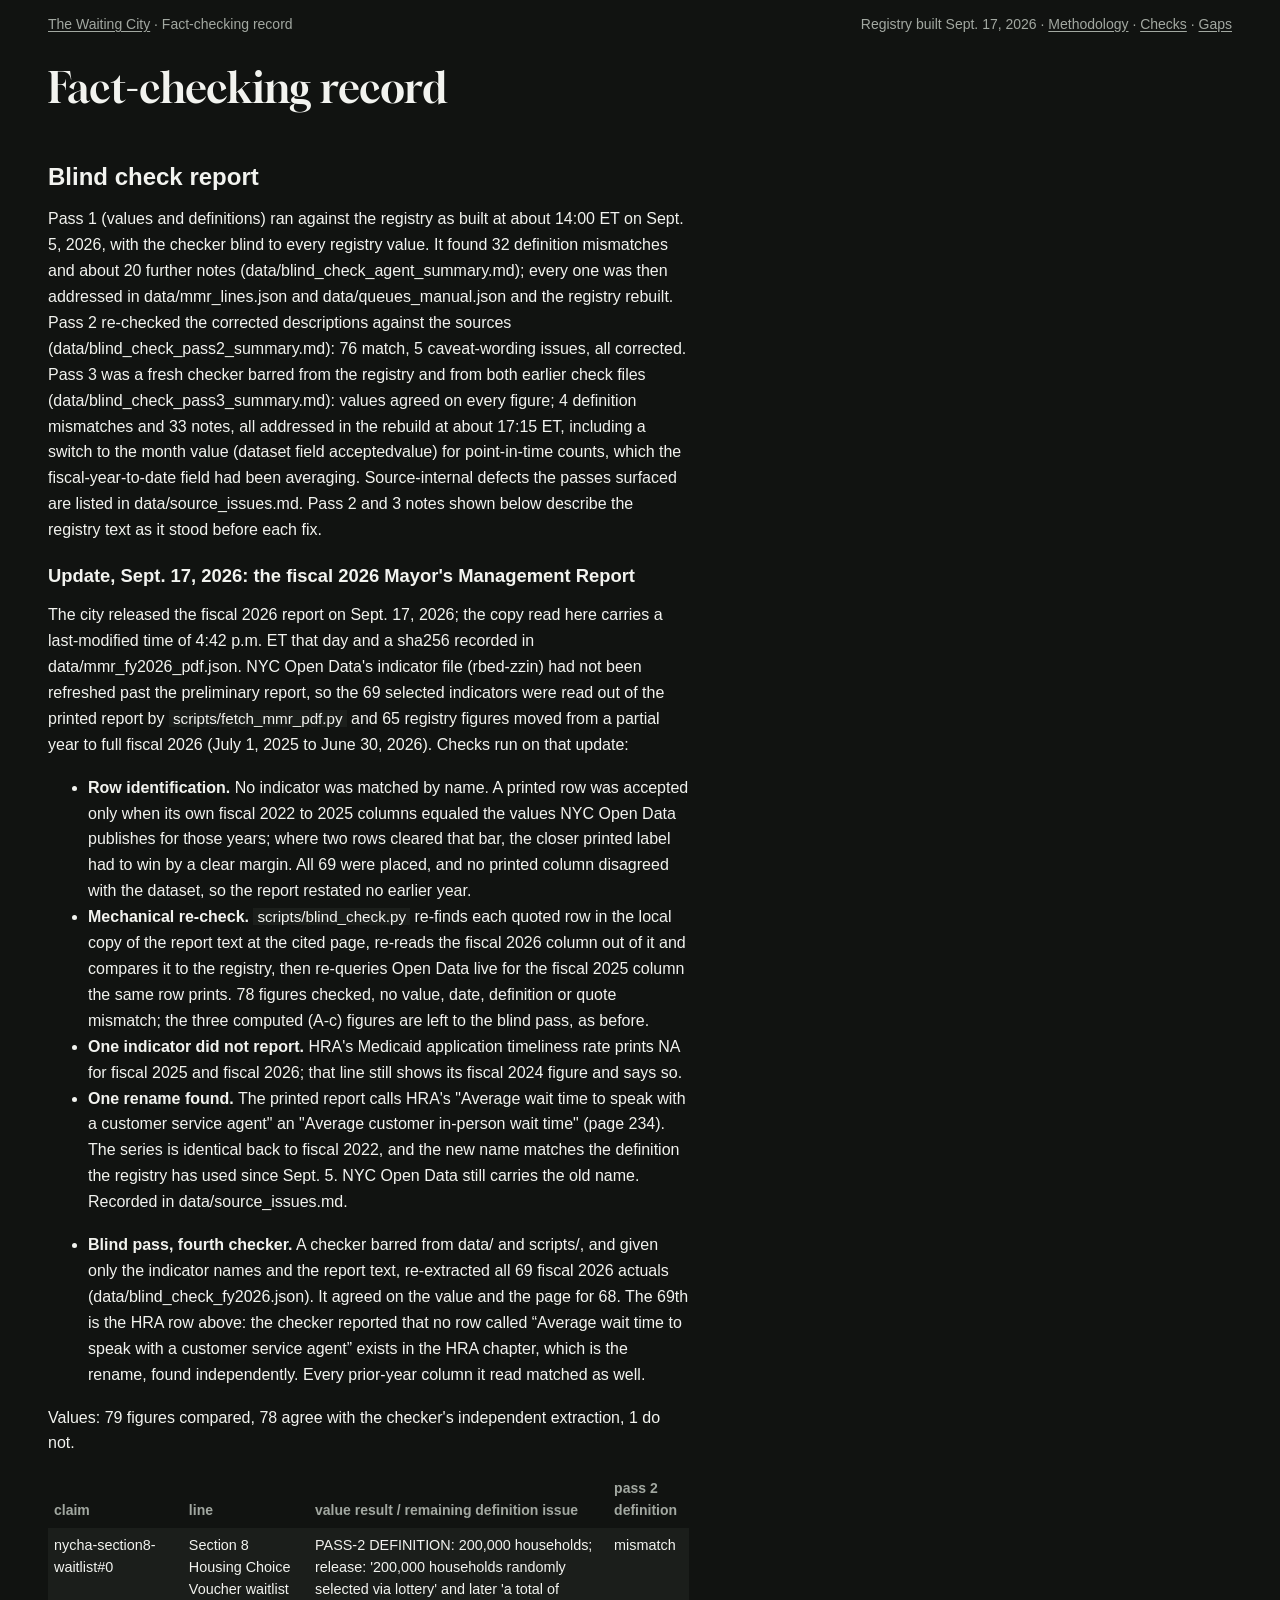
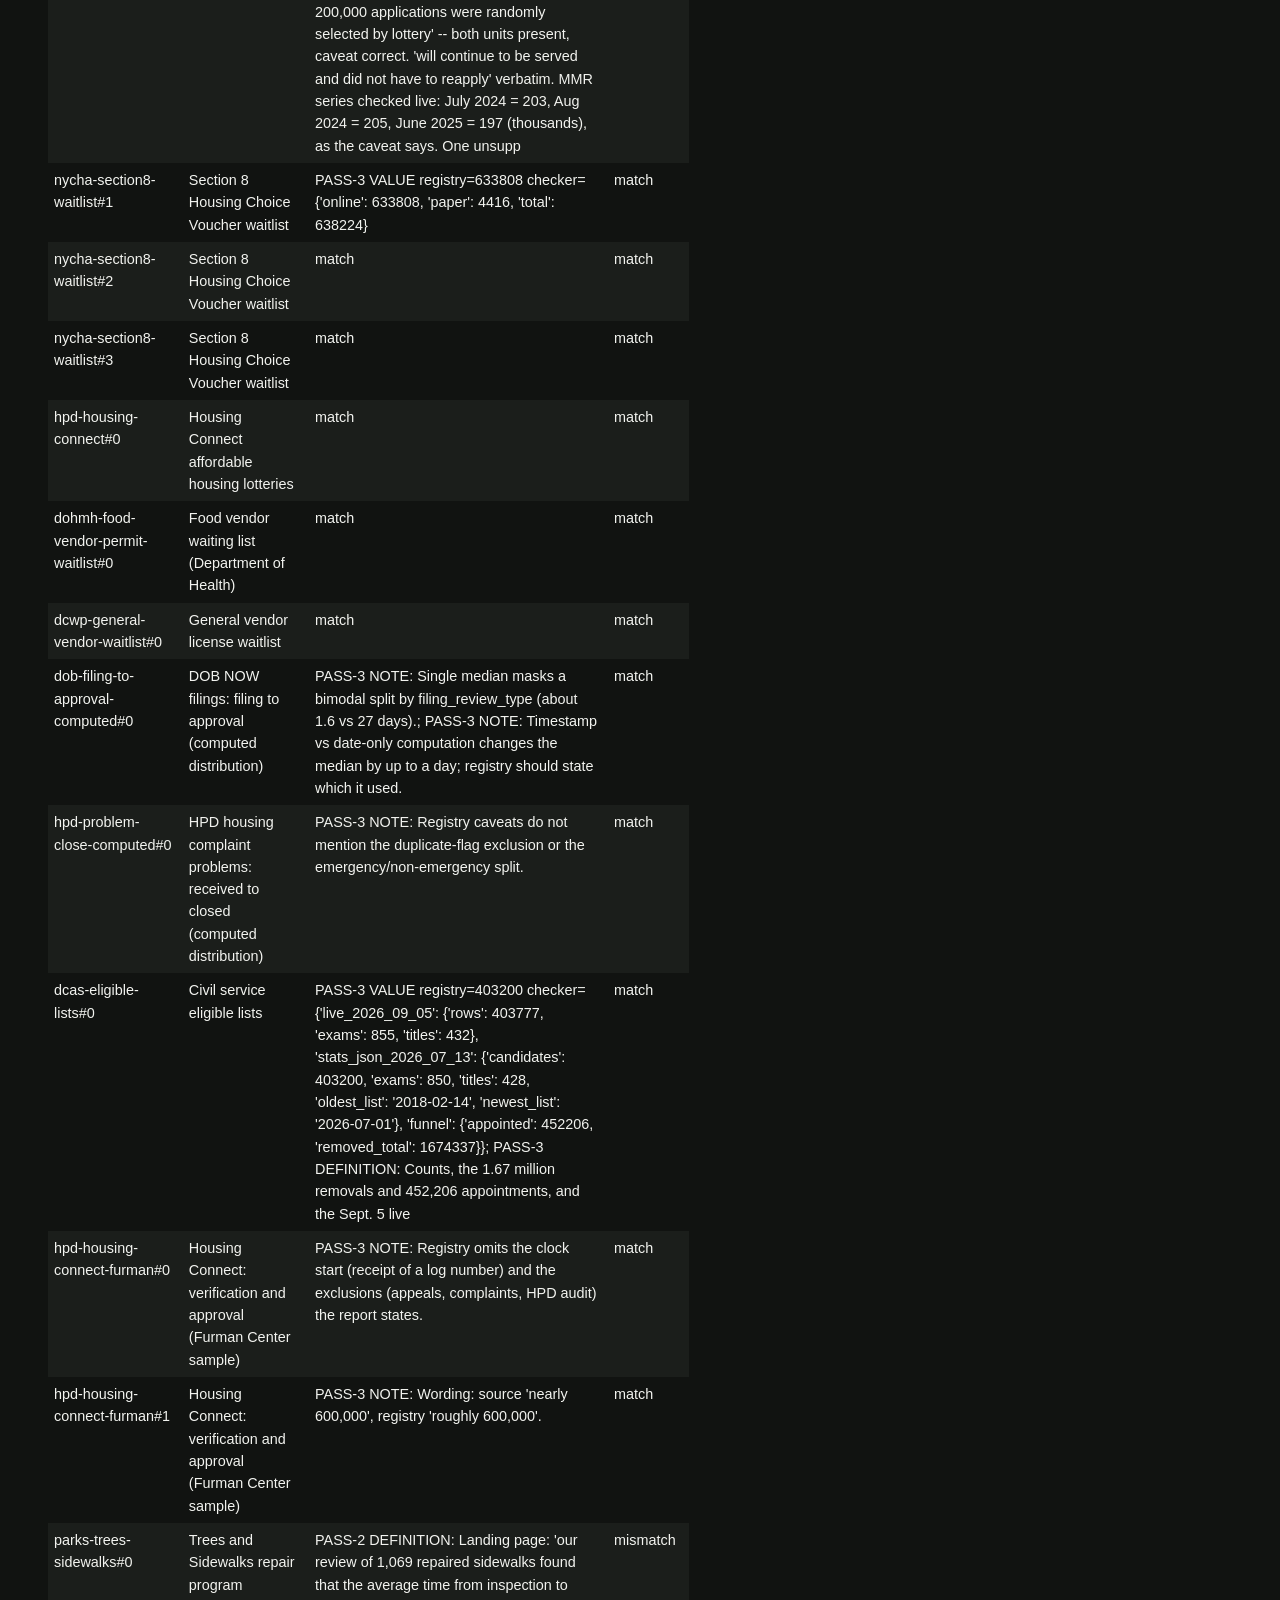
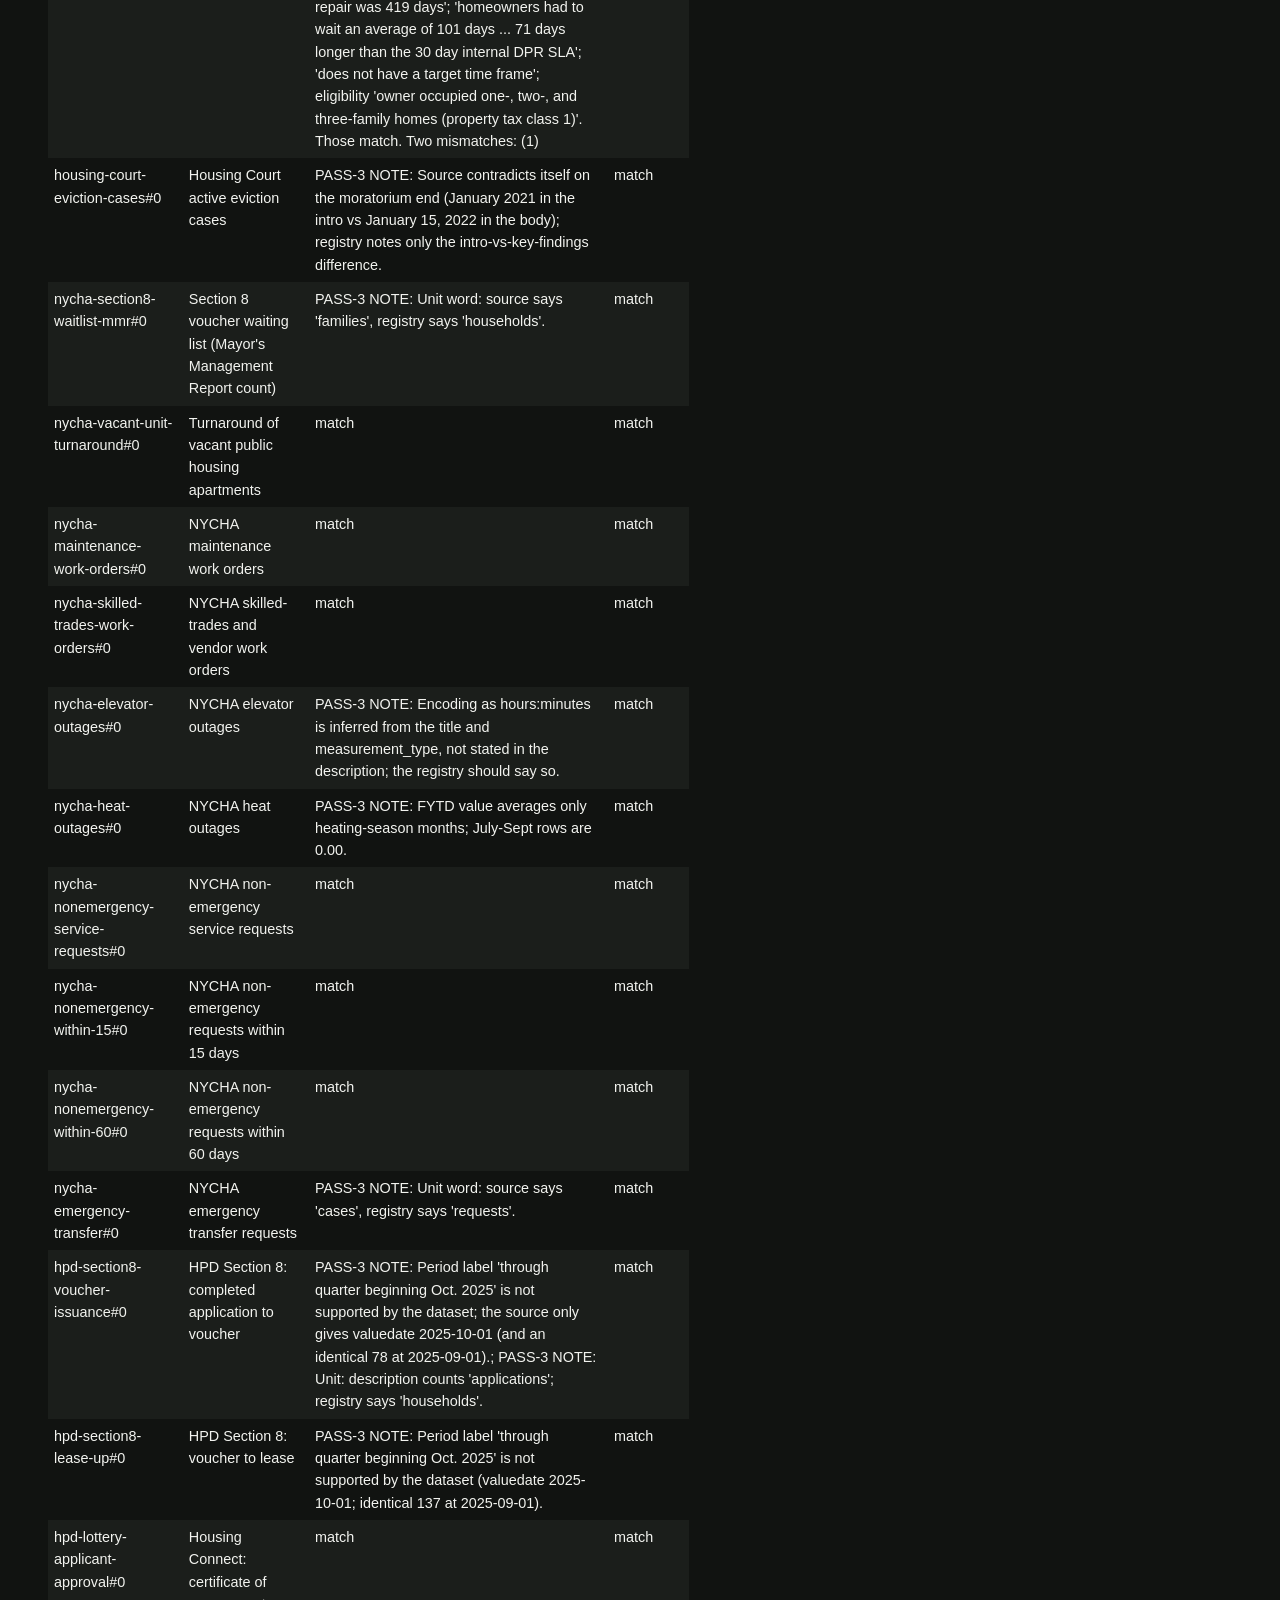
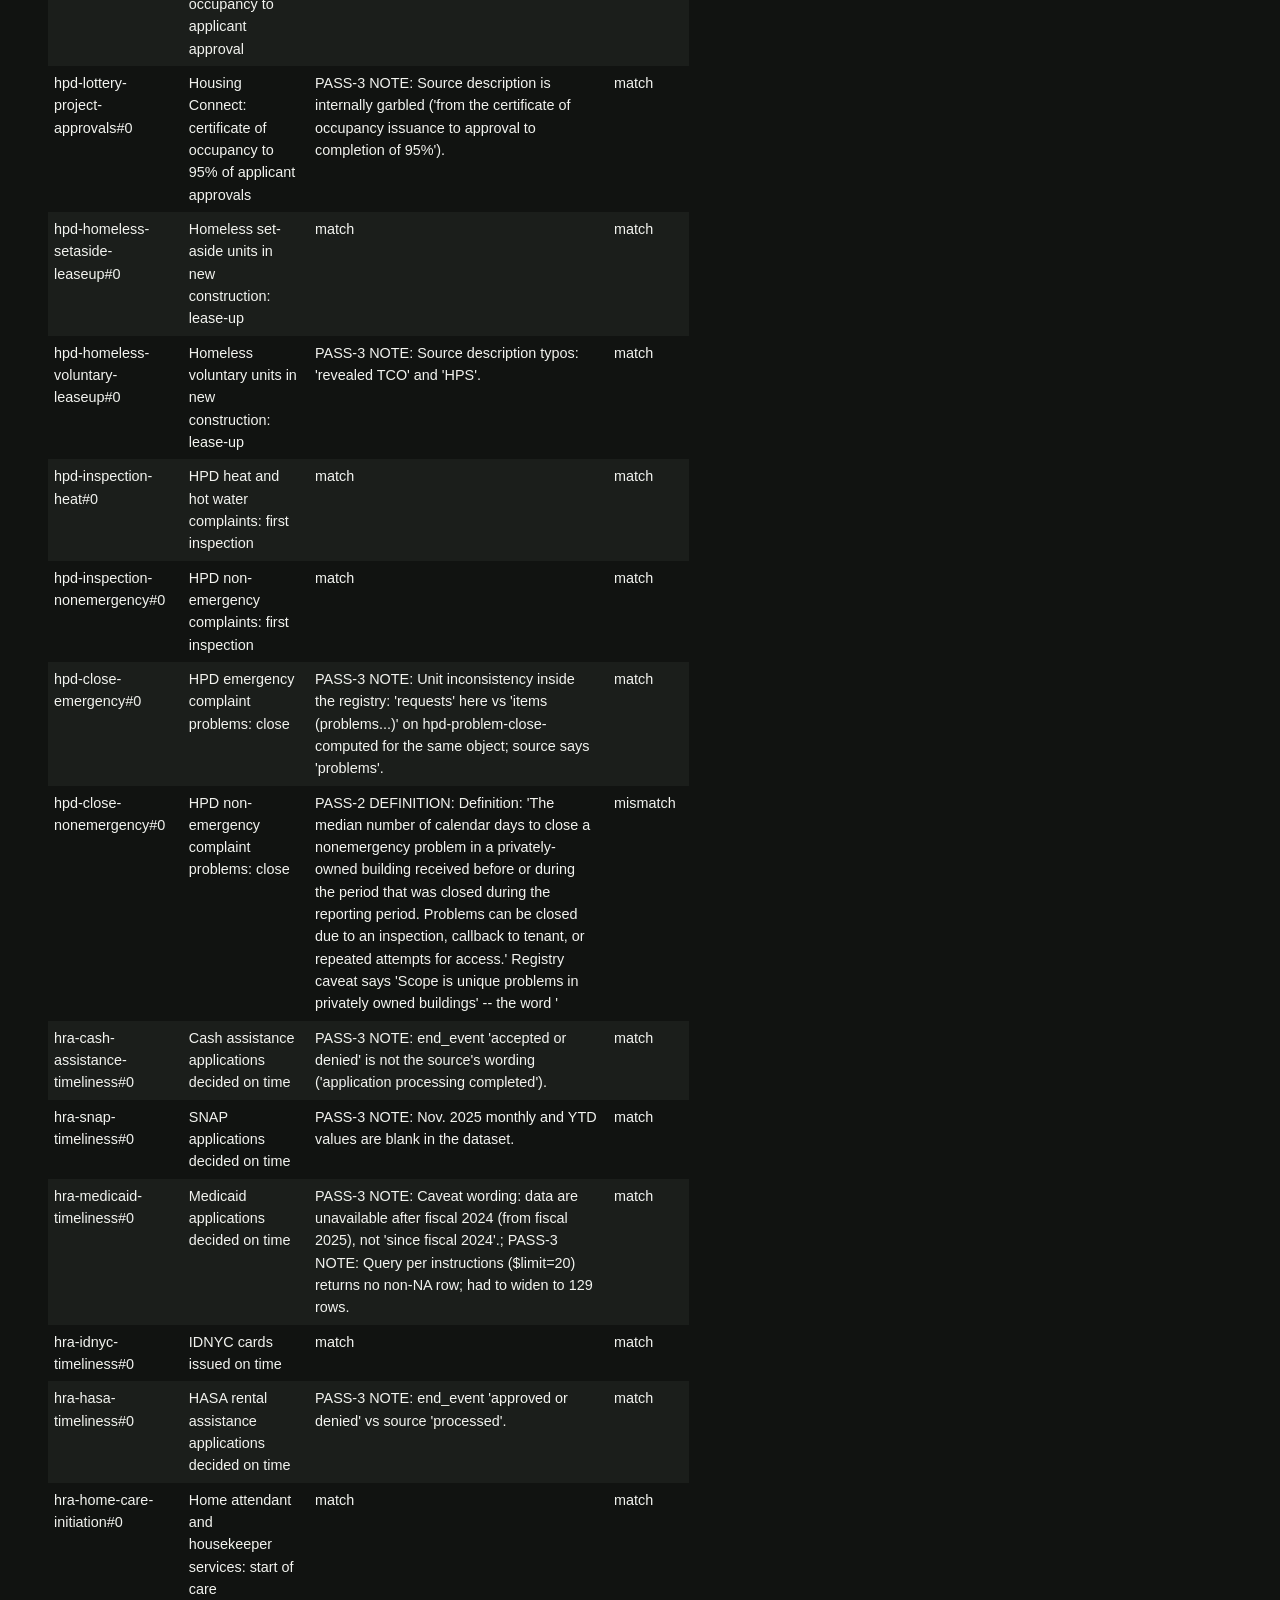
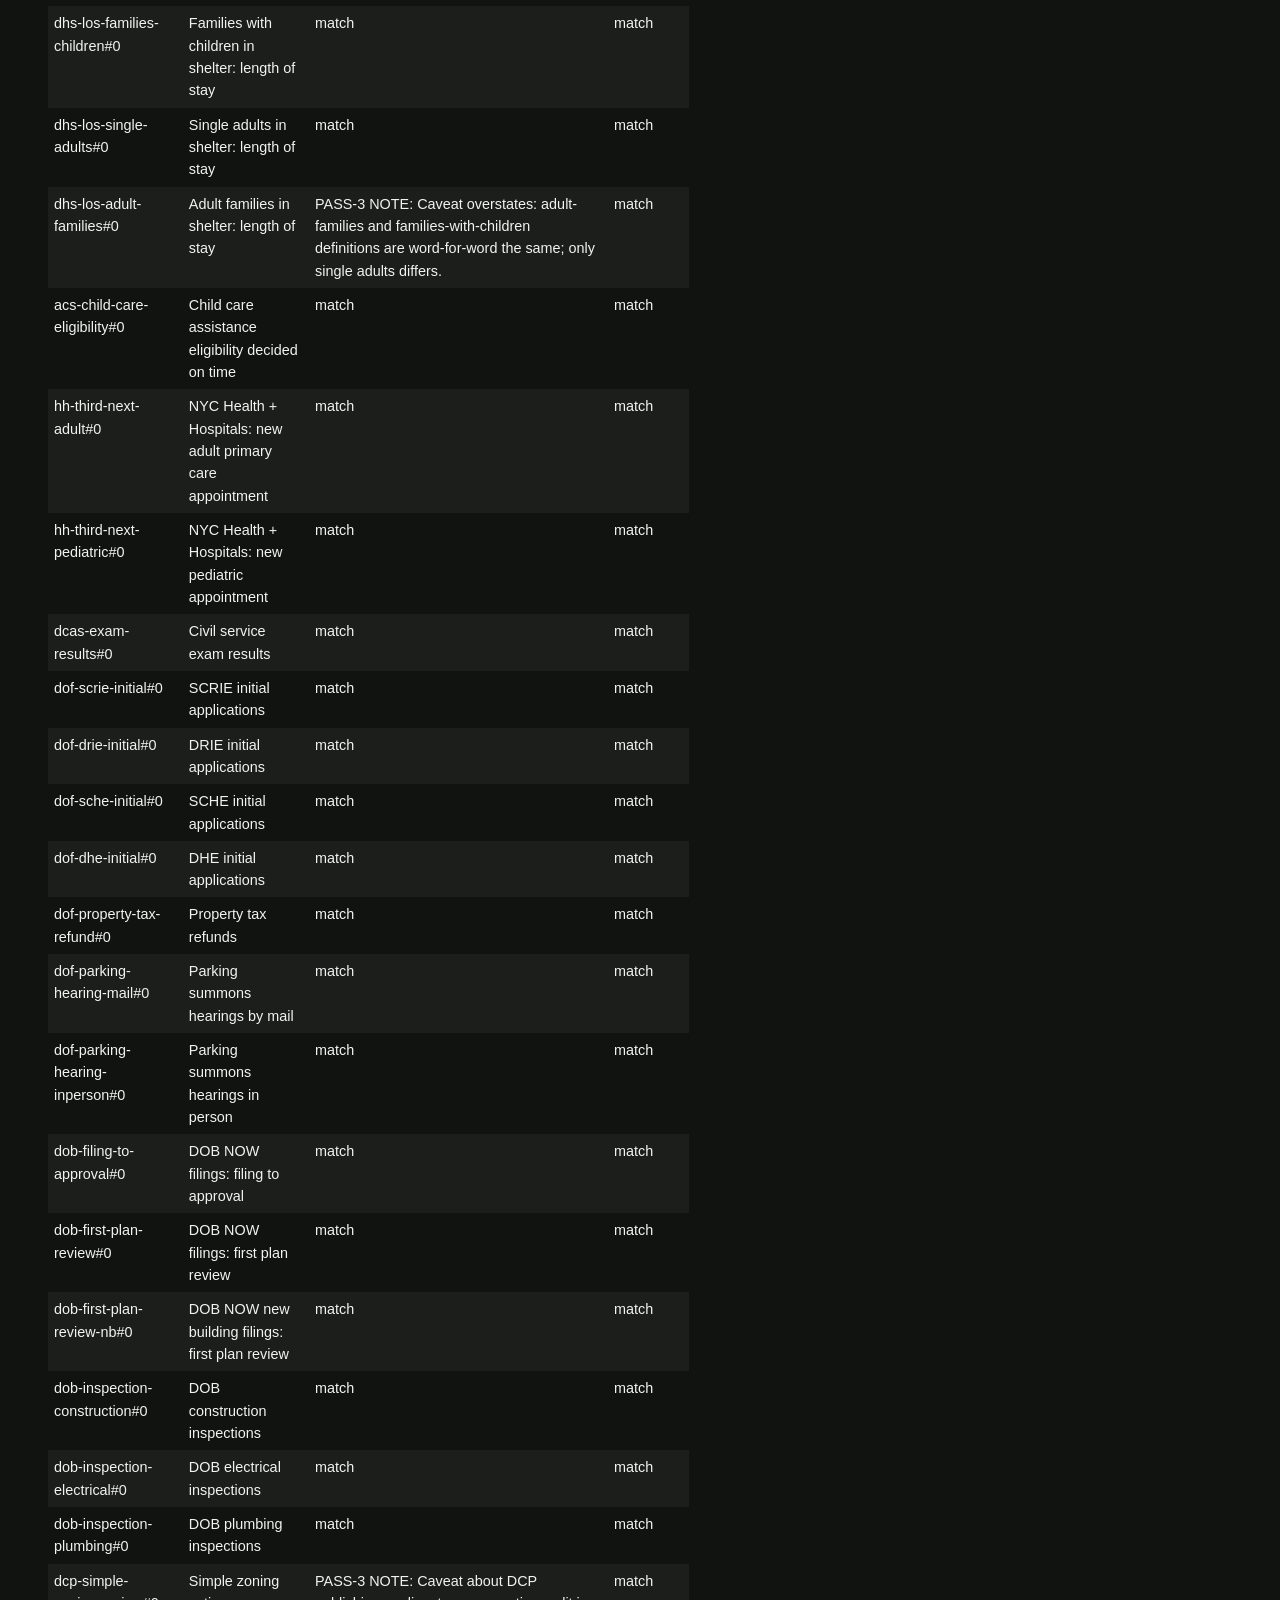
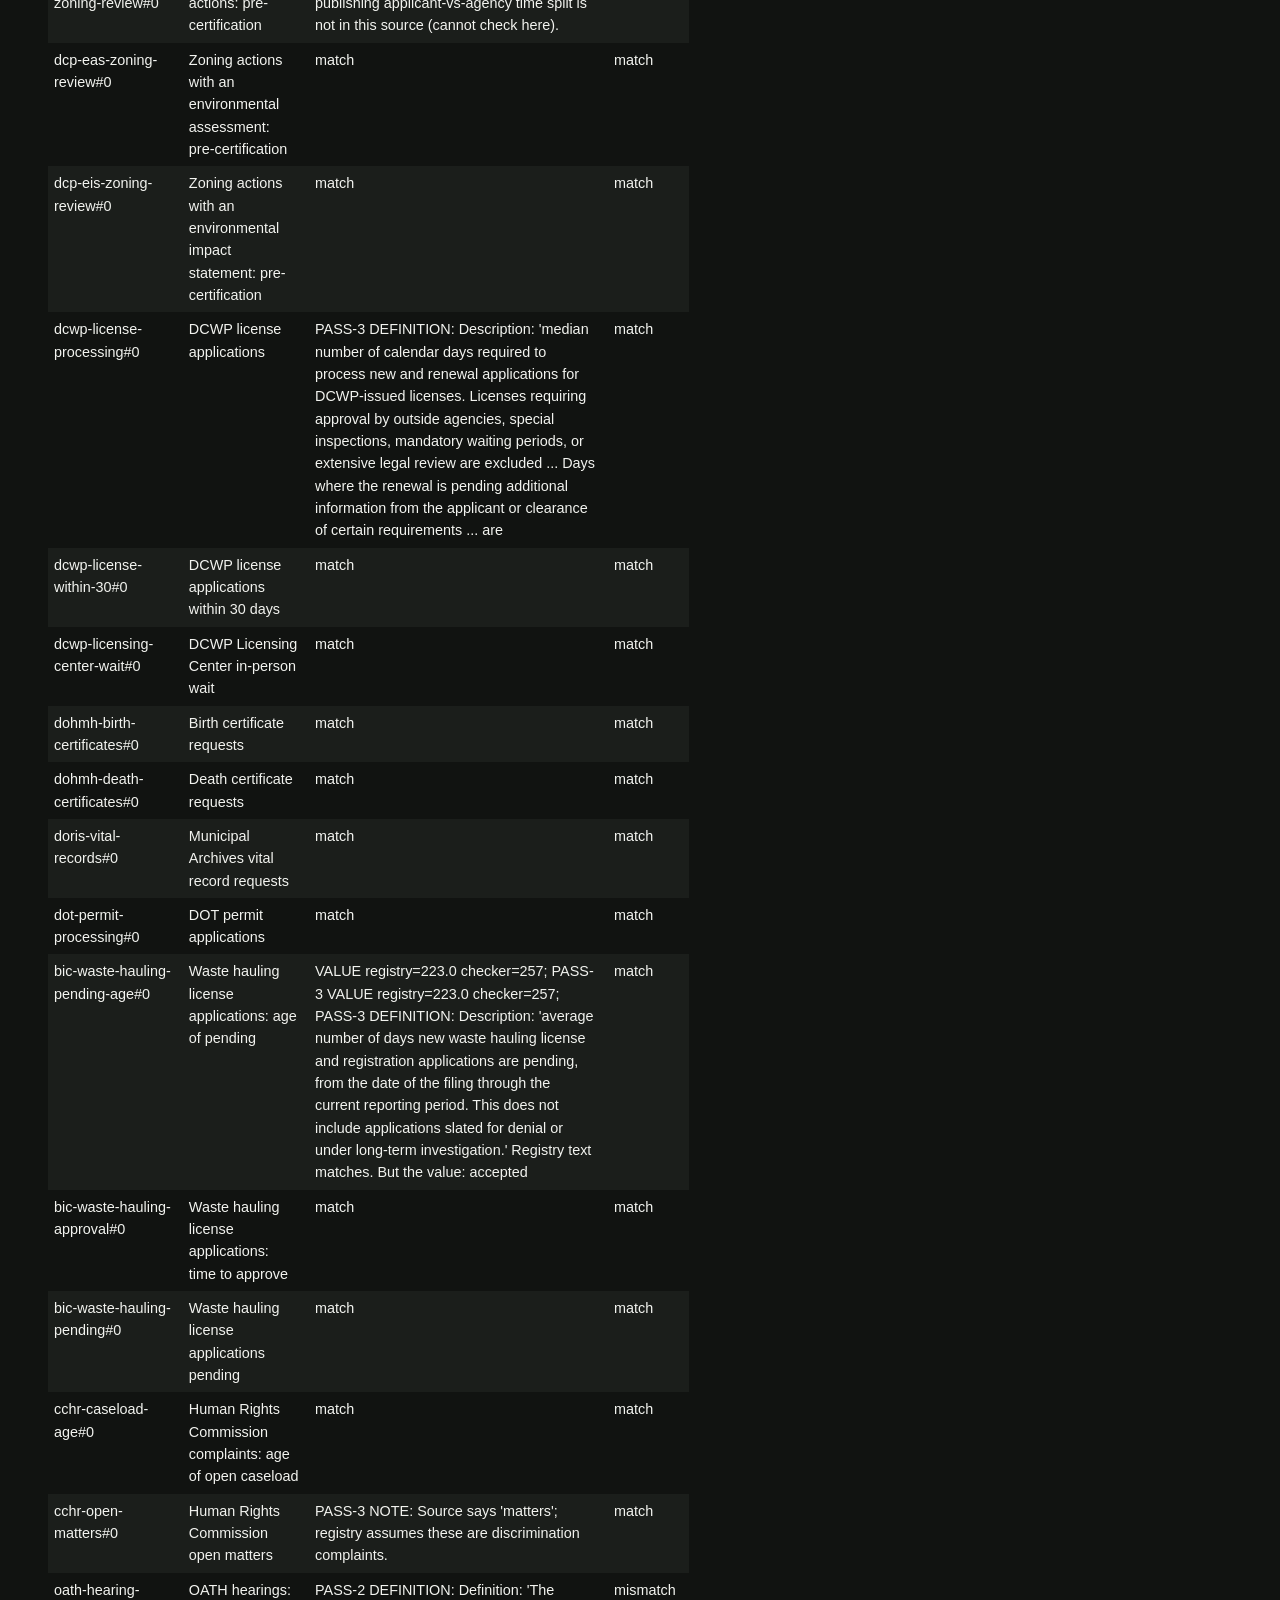
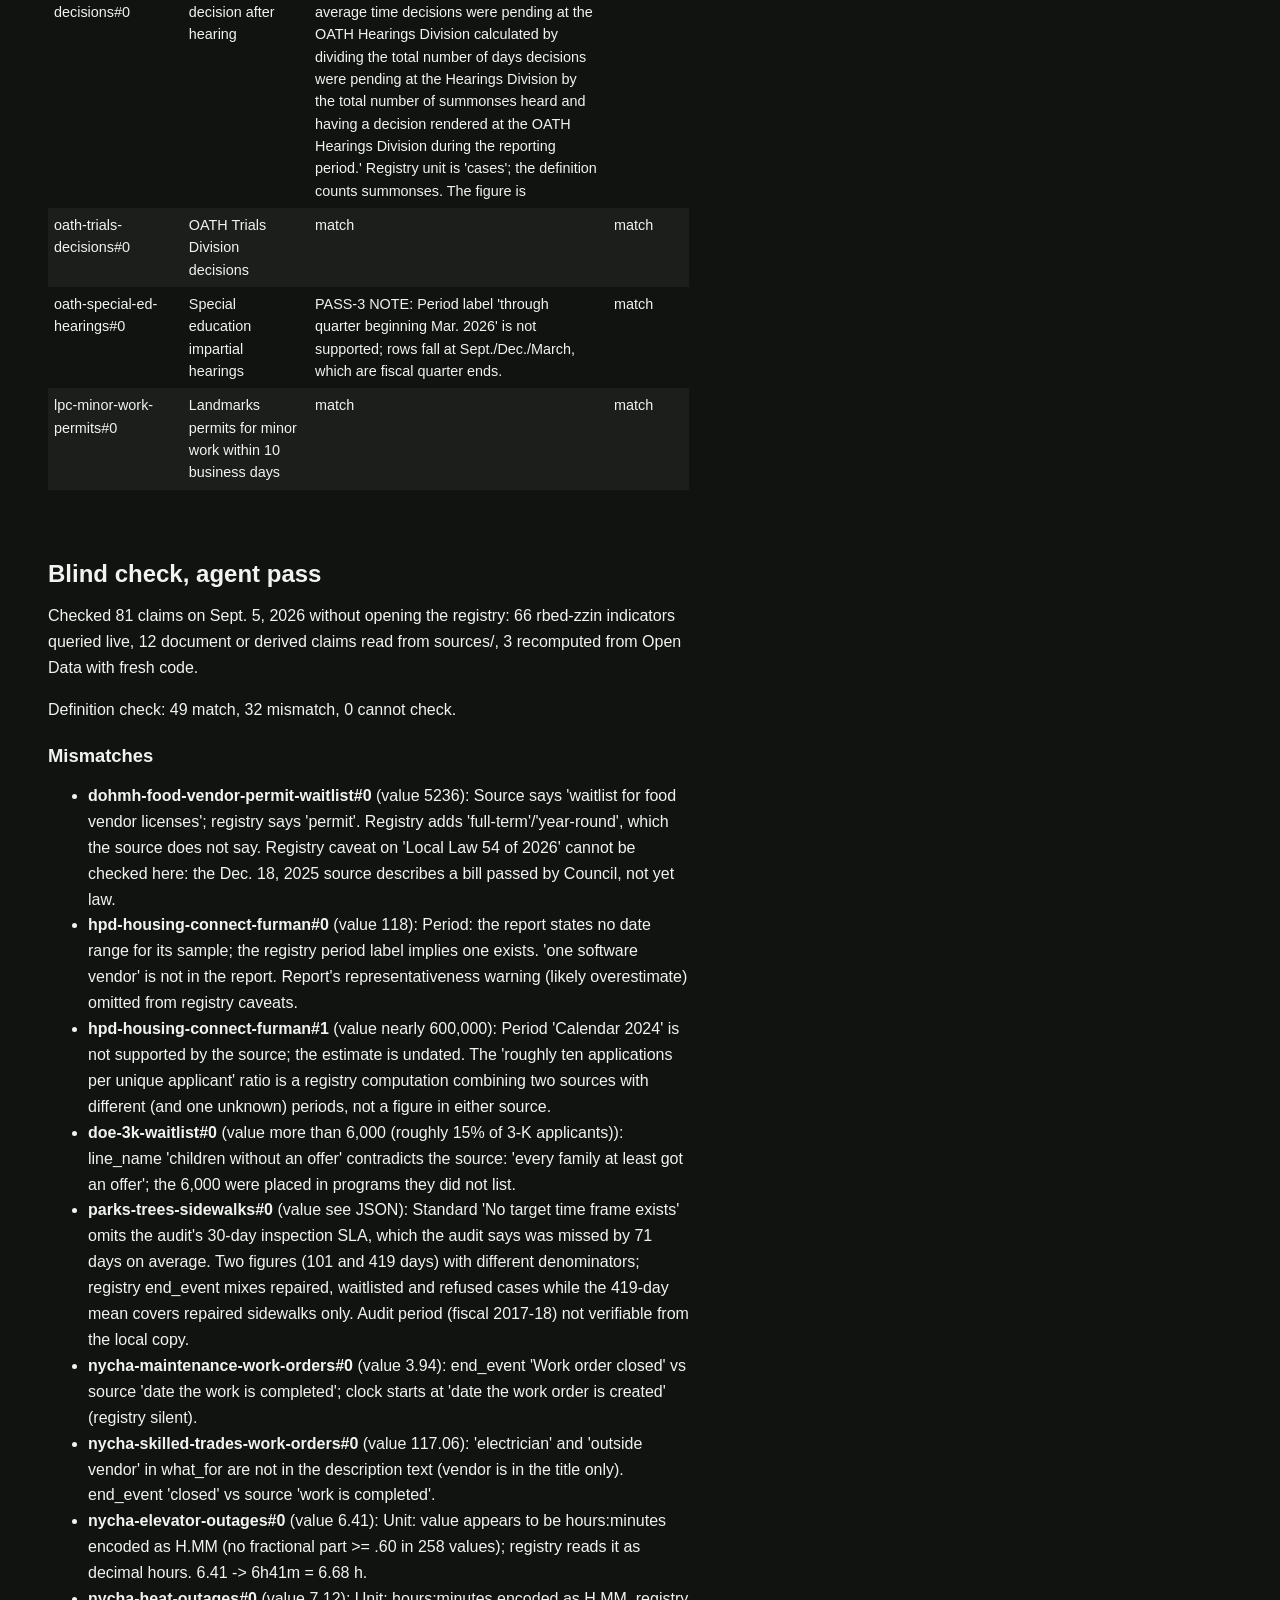
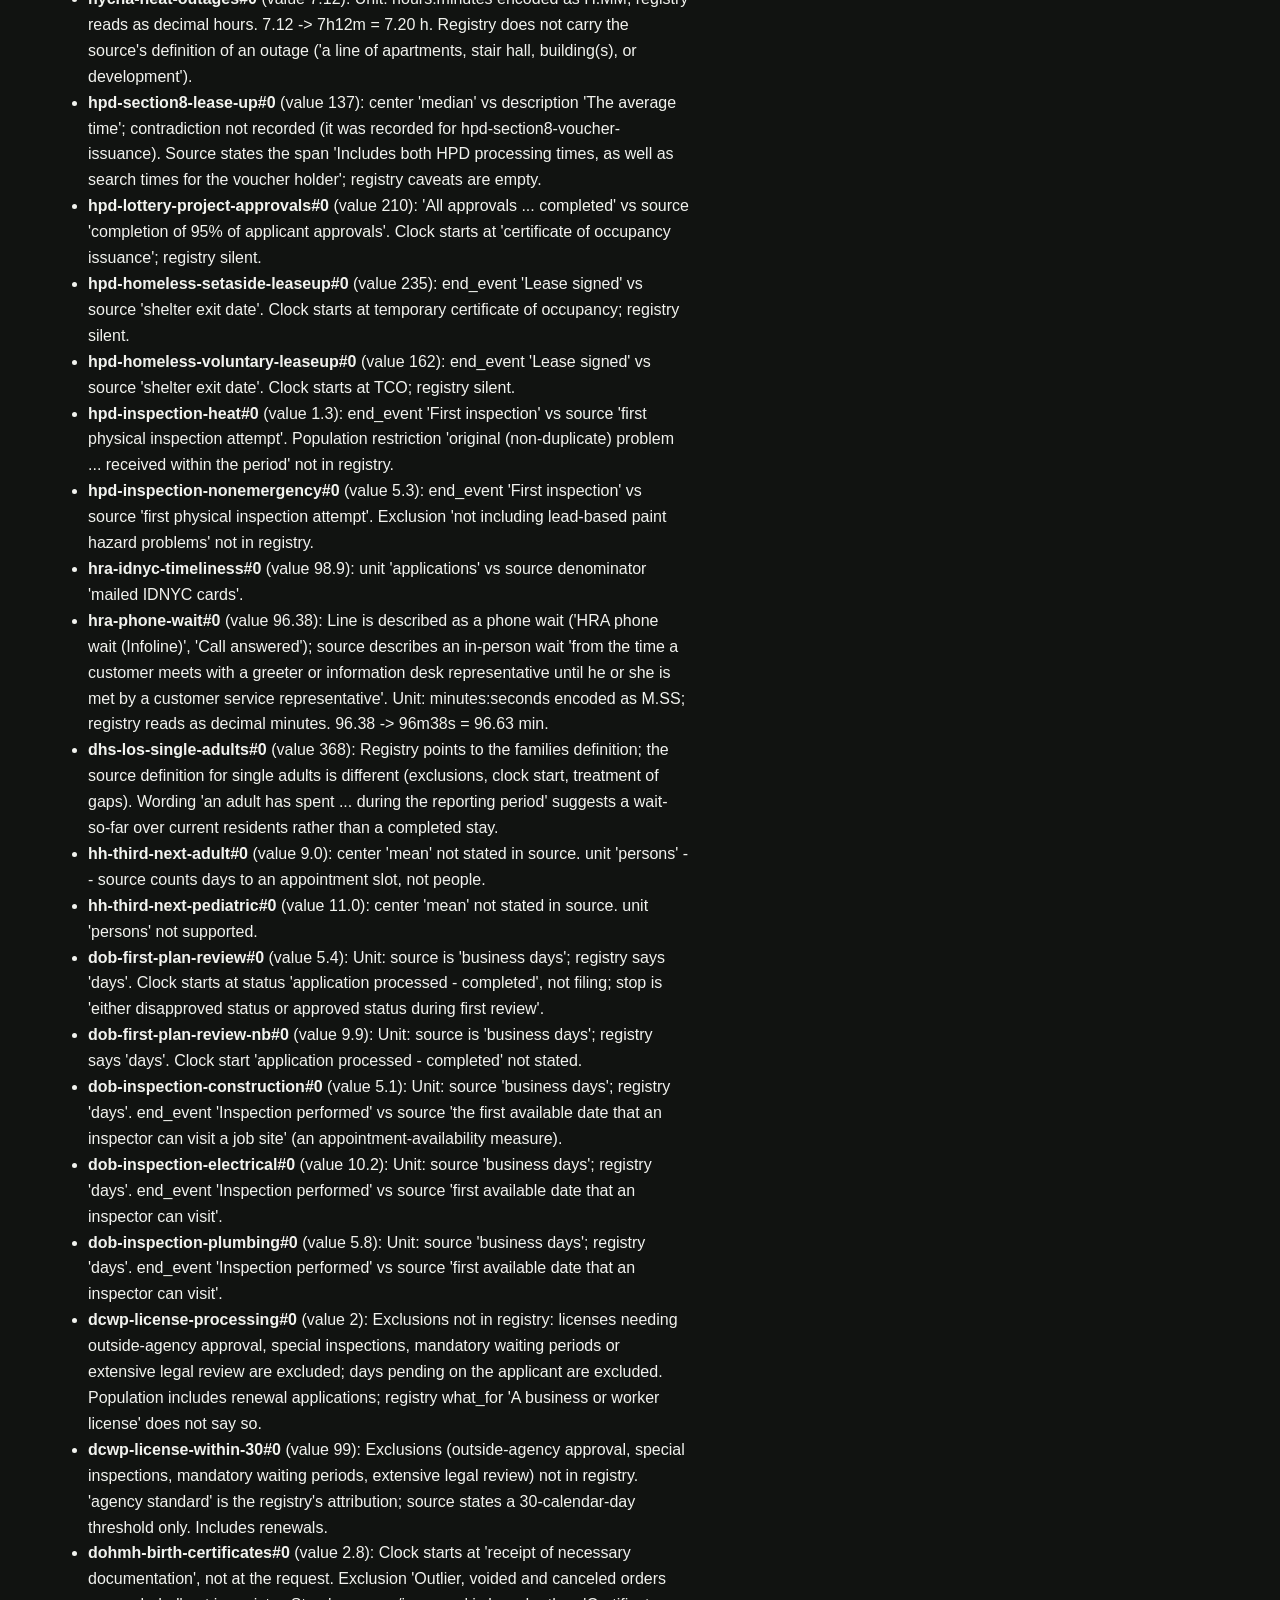
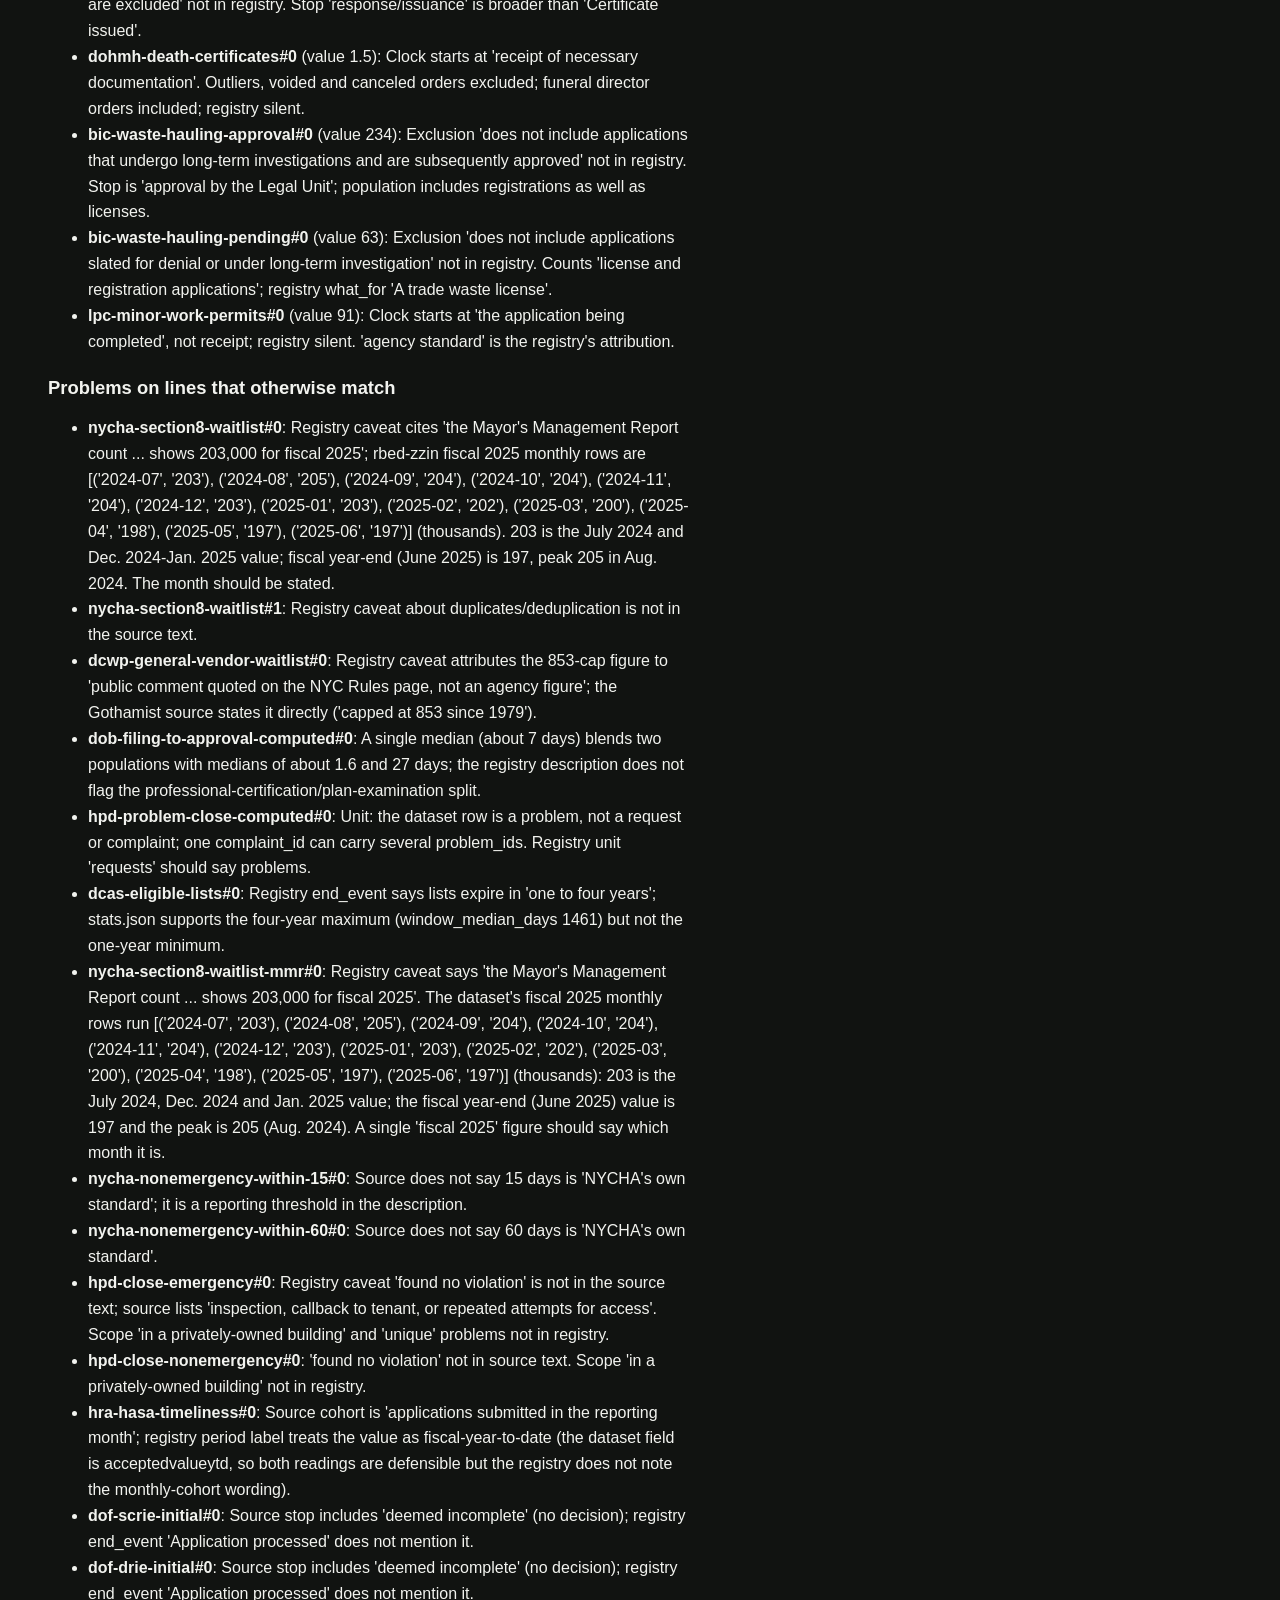
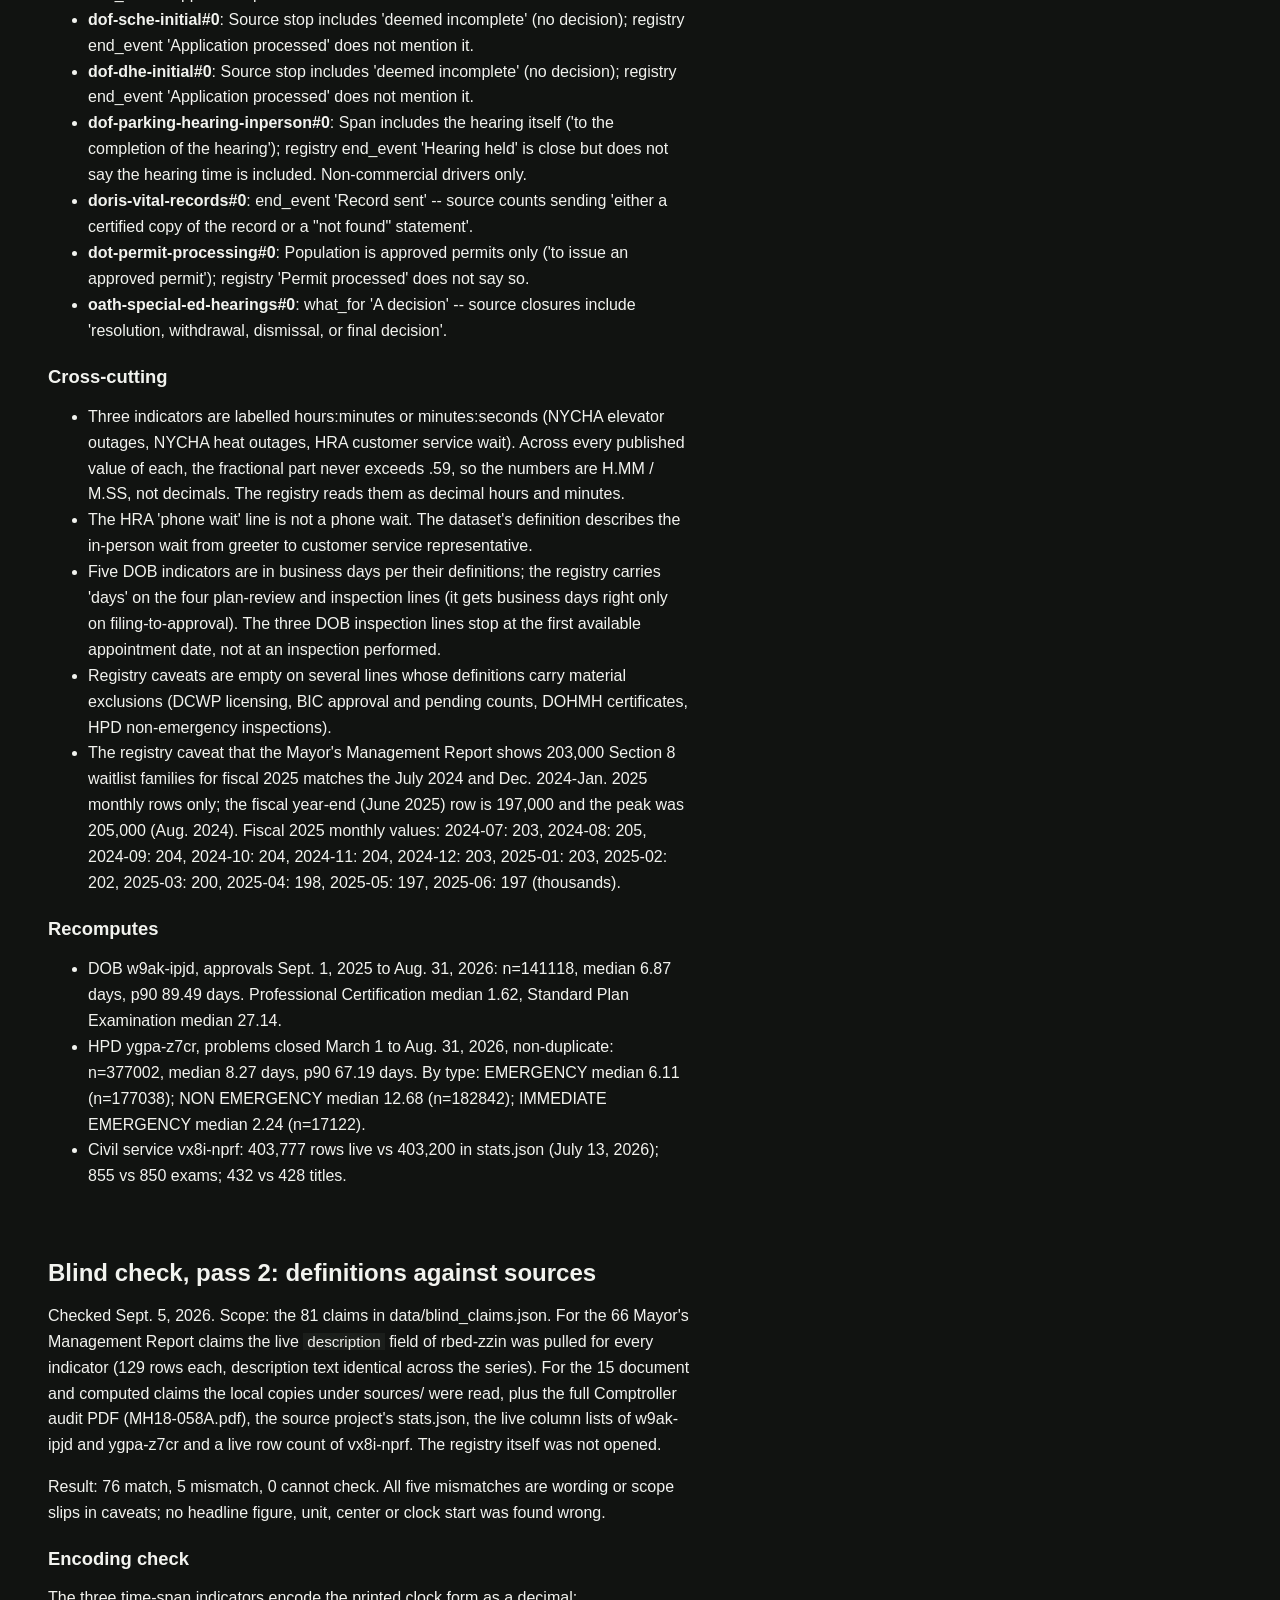
==== commit 54f4e26e: "Fonts: Helvetica Neue for text and headings, Gloock for the page title Co-Authored-By: Claude Opus 5" ====
--- a/checks.html
+++ b/checks.html
@@ -6,7 +6,7 @@
 <title>Fact-checking record · The Waiting City</title>
 <link rel="preconnect" href="https://fonts.googleapis.com">
 <link rel="preconnect" href="https://fonts.gstatic.com" crossorigin>
-<link href="https://fonts.googleapis.com/css2?family=Archivo:wdth,wght@62..125,400..900&family=Karla:wght@400;500;600;700&display=swap" rel="stylesheet">
+<link href="https://fonts.googleapis.com/css2?family=Gloock&display=swap" rel="stylesheet">
 <link rel="stylesheet" href="house.css">
 <style>
 :root{--accent:var(--lilac)}
--- a/house.css
+++ b/house.css
@@ -3,8 +3,8 @@
    Josh Greenman personal projects. Adopted 2026-09-23, replacing
    "muted riso" (kept as house-v4-muted-riso.css), which Josh called drab.
 
-   Fonts (add to <head>; Archivo needs the width axis):
-   <link href="https://fonts.googleapis.com/css2?family=Archivo:wdth,wght@62..125,400..900&family=Karla:wght@400;500;600;700&display=swap" rel="stylesheet">
+   Fonts: text and headings are Helvetica Neue (system); the h1 title is Gloock (add to <head>):
+   <link href="https://fonts.googleapis.com/css2?family=Gloock&display=swap" rel="stylesheet">
 
    THE PAGE OPENS THE SAME WAY EVERY TIME, AND THEN IT DOESN'T:
      1. a quiet top line: source on the left, date range on the right
@@ -61,8 +61,9 @@
   --hair:var(--line); --hair2:var(--line2);
   --ink1:var(--cobalt); --ink2c:var(--mint); --ink3:var(--accent); --ink4:var(--sun); --ink5:var(--cyan);
 
-  --sans:'Karla',system-ui,-apple-system,sans-serif;
-  --display:'Archivo',system-ui,sans-serif;
+  --sans:'Helvetica Neue',Helvetica,Arial,sans-serif;
+  --display:'Helvetica Neue',Helvetica,Arial,sans-serif;
+  --title:'Gloock',Georgia,serif;
   /* type scale */
   --t-micro:13px;   /* meta, axis, footnote */
   --t-small:14px;   /* labels, tabs, captions */
@@ -96,9 +97,9 @@
 /* ---------- opening ---------- */
 .head{position:relative;padding:30px clamp(16px,4vw,48px) 6px}
 .hmark{display:none} /* v4 corner marks were made for paper; the opening chart replaces them */
-h1{font-family:var(--display);font-variation-settings:'wdth' 88;font-weight:700;margin:0;
-  font-size:var(--t-h1);line-height:1.05;letter-spacing:-.012em}
-.finding{font-family:var(--display);font-variation-settings:'wdth' 88;font-weight:400;font-size:var(--t-find);
+h1{font-family:var(--title);font-weight:400;margin:0;
+  font-size:var(--t-h1);line-height:1.05;letter-spacing:0}
+.finding{font-family:var(--display);font-weight:400;font-size:var(--t-find);
   line-height:1.3;margin:12px 0 0;max-width:40ch;text-wrap:pretty}
 .sub,.lede{margin:16px 0 0;max-width:62ch;font-size:var(--t-body);line-height:1.55;color:var(--fg2)}
 .sub b,.lede b{color:var(--fg);font-weight:700}
@@ -118,8 +119,8 @@
 @media(max-width:760px){.split{grid-template-columns:1fr}}
 .pair{display:grid;grid-template-columns:1fr 1fr;gap:18px}
 @media(max-width:560px){.pair{grid-template-columns:1fr}}
-h2{font-family:var(--display);font-variation-settings:'wdth' 88;font-weight:700;font-size:1.6rem;line-height:1.12;margin:0 0 6px}
-h3{font-family:var(--display);font-variation-settings:'wdth' 88;font-weight:700;font-size:1.35rem;line-height:1.15;margin:0 0 4px}
+h2{font-family:var(--display);font-weight:700;font-size:1.6rem;line-height:1.12;margin:0 0 6px}
+h3{font-family:var(--display);font-weight:700;font-size:1.35rem;line-height:1.15;margin:0 0 4px}
 h4{font-size:15px;font-weight:700;margin:0 0 6px}
 .aside{font-size:15px;color:var(--fg2);margin:0 0 16px;max-width:62ch}
 /* heat grid: set background per cell from a ramp between --bg and an ink */
@@ -135,16 +136,16 @@
 .list .row{display:grid;grid-template-columns:14px minmax(0,1fr) auto;gap:12px;align-items:baseline;padding:9px 0;border-top:1.5px solid var(--fg)}
 .list .row:last-child{border-bottom:1.5px solid var(--fg)}
 .list .sw{width:12px;height:12px;display:block;align-self:center}
-.list .nm{font-family:var(--display);font-variation-settings:'wdth' 80;font-weight:650;font-size:var(--t-rec);line-height:1.15}
+.list .nm{font-family:var(--display);font-weight:650;font-size:var(--t-rec);line-height:1.15}
 .list .sub{display:block;margin:2px 0 0;font-size:var(--t-small);color:var(--fg2)}
-.list .num{font-family:var(--display);font-variation-settings:'wdth' 80;font-weight:600;font-variant-numeric:tabular-nums;text-align:right}
+.list .num{font-family:var(--display);font-weight:600;font-variant-numeric:tabular-nums;text-align:right}
 
 /* ---------- counts: legacy row, kept quiet. Prefer writing counts into .lede ---------- */
 .capline{padding:10px clamp(16px,4vw,48px) 0;font-size:var(--t-small);color:var(--fg2)}
 .capline b{color:var(--fg);font-weight:700}
 .counts{display:flex;flex-wrap:wrap;gap:4px 28px;padding:8px clamp(16px,4vw,48px) 14px}
 .counts div{display:flex;align-items:baseline;gap:7px}
-.counts b{font-family:var(--display);font-variation-settings:'wdth' 88;font-weight:600;font-size:1.05rem;font-variant-numeric:tabular-nums}
+.counts b{font-family:var(--display);font-weight:600;font-size:1.05rem;font-variant-numeric:tabular-nums}
 .counts span{font-size:var(--t-small);color:var(--fg2)}
 
 /* ---------- tabs ---------- */
@@ -183,7 +184,7 @@
   padding:11px clamp(16px,4vw,48px);cursor:pointer;font-family:inherit;color:inherit}
 .rec:hover{background:var(--bg2)}
 .rec.sel{background:var(--bg2);box-shadow:inset 4px 0 0 var(--accent)}
-.rec b{font-family:var(--display);font-variation-settings:'wdth' 88;font-weight:600;font-size:var(--t-rec);display:block;line-height:1.25}
+.rec b{font-family:var(--display);font-weight:600;font-size:var(--t-rec);display:block;line-height:1.25}
 .rec .meta{font-style:normal;font-size:var(--t-small);color:var(--fg2);display:block;margin-top:3px}
 .pill{display:inline-block;padding:0 6px;margin-right:7px;color:#111311;background:var(--mint);font-weight:700}
 .pill.c{background:var(--cobalt)}
